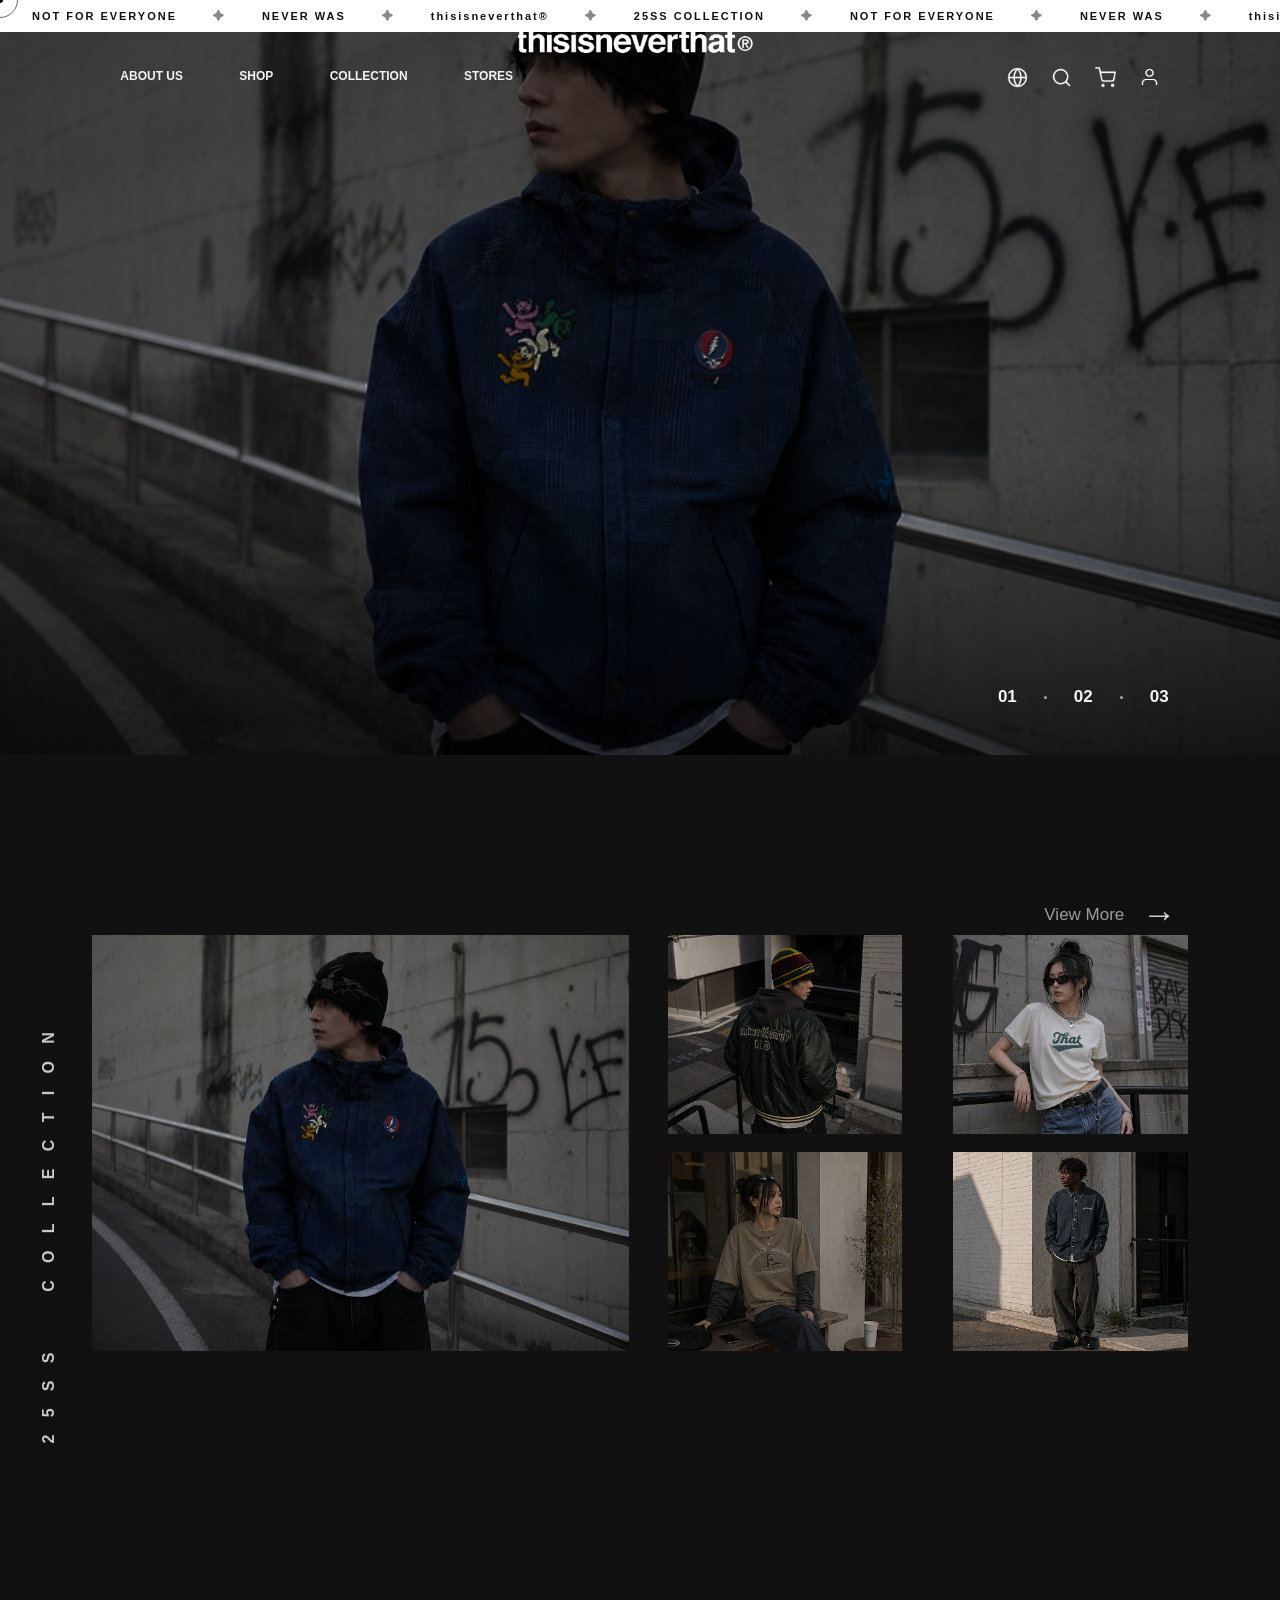
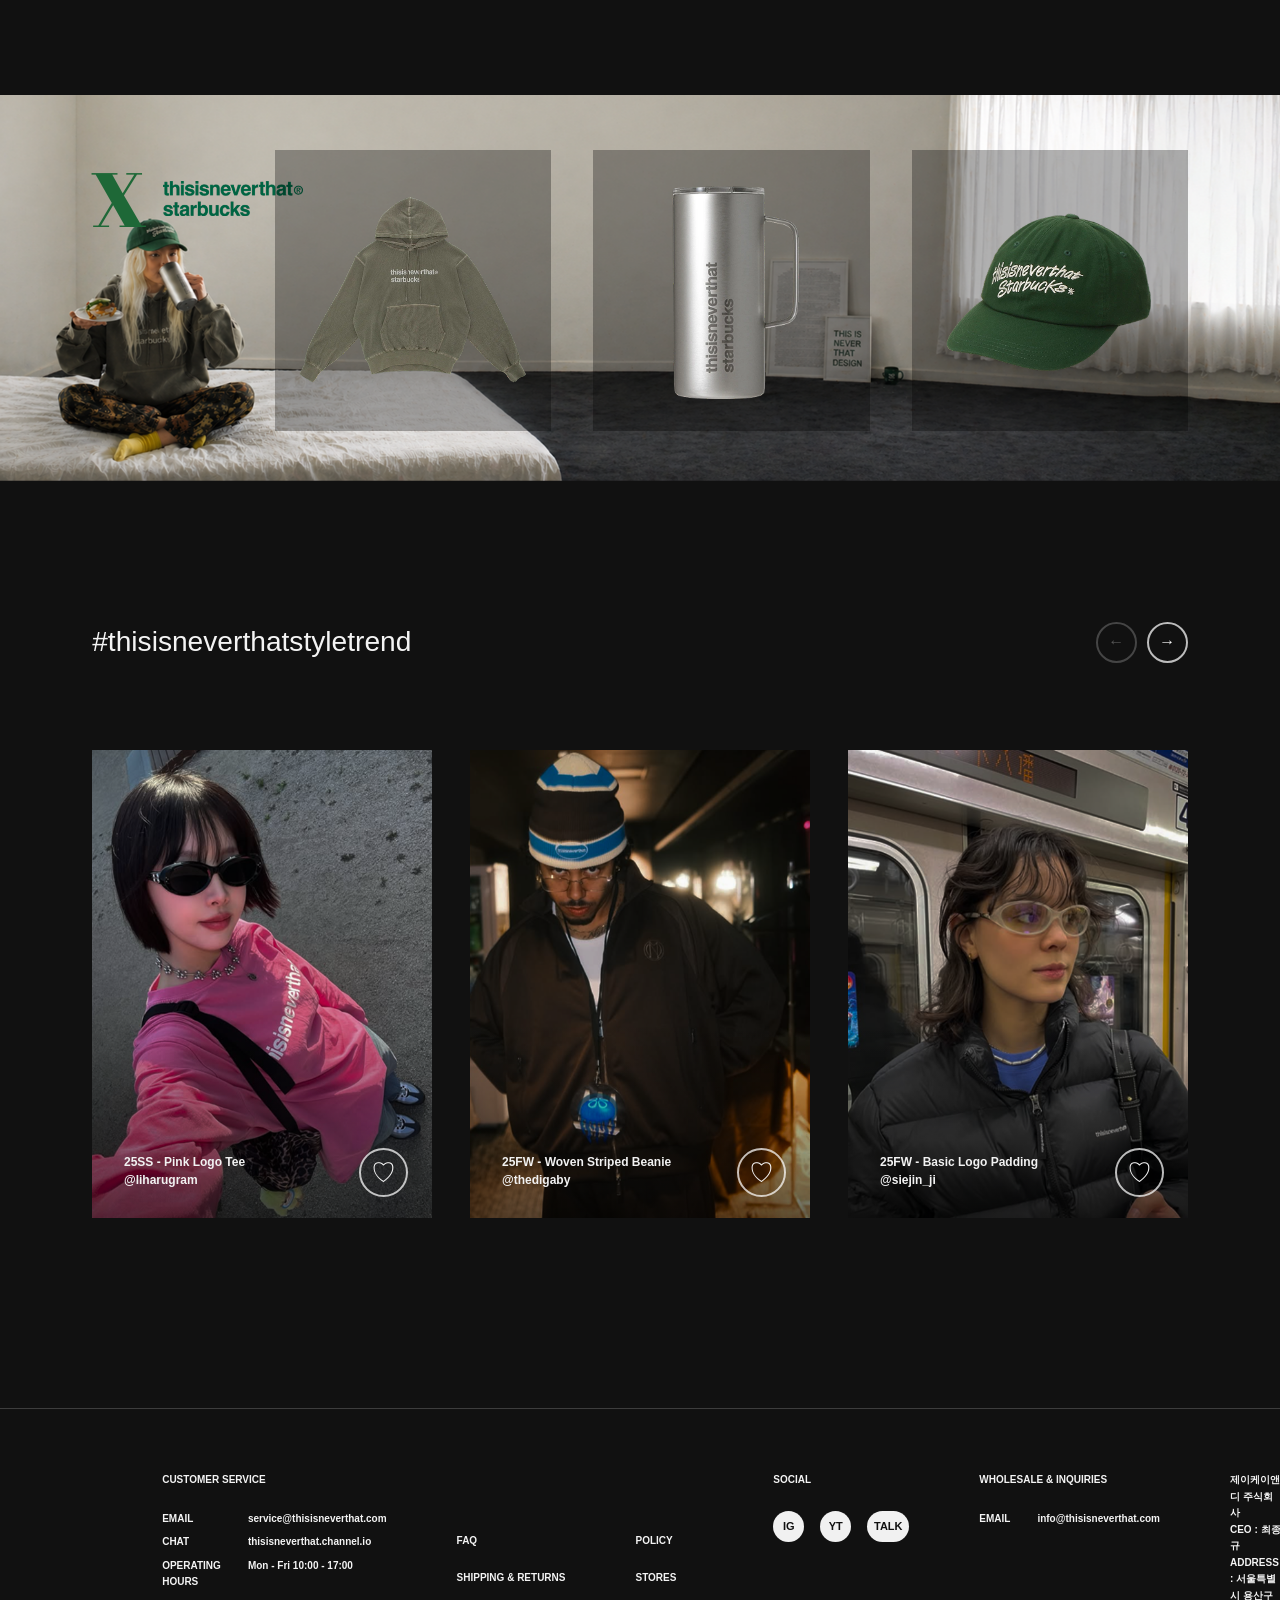
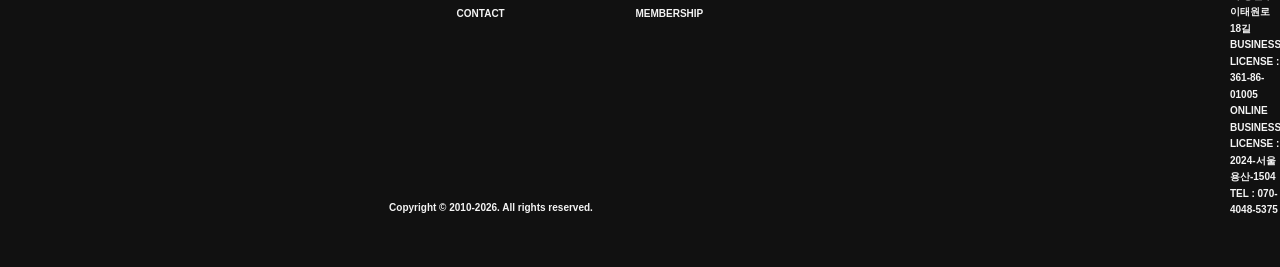
==== index.html @ eff007ae "Initial commit: thisisneverthat site with effects - Hero video section with slide pagination - 25SS " ====
<!doctype html>
<html lang="ko">
  <head>
    <meta charset="UTF-8" />
    <meta name="viewport" content="width=device-width, initial-scale=1.0" />
    <title>thisisneverthat</title>
    <link rel="stylesheet" href="styles.css" />
    <link rel="stylesheet" href="https://fonts.googleapis.com/css2?family=Abril+Fatface&display=swap" />
  </head>
  <body>
    <!-- 커스텀 커서 -->
    <div class="cursor-dot"></div>
    <div class="cursor-ring"></div>

    <!-- 마퀴 텍스트 밴드 -->
    <div class="marquee-band">
      <div class="marquee-track">
        <span>NOT FOR EVERYONE</span><span class="sep">✦</span>
        <span>NEVER WAS</span><span class="sep">✦</span>
        <span>thisisneverthat®</span><span class="sep">✦</span>
        <span>25SS COLLECTION</span><span class="sep">✦</span>
        <span>NOT FOR EVERYONE</span><span class="sep">✦</span>
        <span>NEVER WAS</span><span class="sep">✦</span>
        <span>thisisneverthat®</span><span class="sep">✦</span>
        <span>25SS COLLECTION</span><span class="sep">✦</span>
        <span>NOT FOR EVERYONE</span><span class="sep">✦</span>
        <span>NEVER WAS</span><span class="sep">✦</span>
        <span>thisisneverthat®</span><span class="sep">✦</span>
        <span>25SS COLLECTION</span><span class="sep">✦</span>
      </div>
    </div>

    <header class="site-header" aria-label="Main navigation">
      <a class="brand" href="#" aria-label="thisisneverthat home">
        <img src="images/logo.png" alt="thisisneverthat" />
      </a>
      <div class="site-header-bottom">
        <nav class="nav nav-left">
          <div class="nav-item">
            <a href="#">ABOUT US</a>
            <div class="dropdown">
              <a href="#">Brand Story</a>
              <a href="#">News</a>
              <a href="#">Lookbook</a>
            </div>
          </div>
          <div class="nav-item">
            <a href="#">SHOP</a>
            <div class="dropdown">
              <a href="#">New Arrivals</a>
              <a href="#">Best Sellers</a>
              <a href="#">Outerwear</a>
              <a href="#">Tops</a>
              <a href="#">Bottoms</a>
              <a href="#">Accessories</a>
              <a href="#">Sale</a>
            </div>
          </div>
          <div class="nav-item">
            <a href="#">COLLECTION</a>
            <div class="dropdown">
              <a href="#">25SS</a>
              <a href="#">25FW</a>
              <a href="#">Collaboration</a>
              <a href="#">Archive</a>
            </div>
          </div>
          <div class="nav-item">
            <a href="#">STORES</a>
            <div class="dropdown">
              <a href="#">Seoul</a>
              <a href="#">Japan</a>
              <a href="#">Online</a>
            </div>
          </div>
        </nav>
        <nav class="nav nav-icons" aria-label="Utility navigation">
          <a href="#" aria-label="Language"><img src="images/Globe.png" alt="" /></a>
          <a href="#" aria-label="Search"><img src="images/Search.png" alt="" /></a>
          <a href="#" aria-label="Cart"><img src="images/Shopping cart.png" alt="" /></a>
          <a href="#" aria-label="Account"><img src="images/User.png" alt="" /></a>
        </nav>
      </div>
    </header>

    <main>
      <section class="hero" aria-label="Brand film">
        <video autoplay muted loop playsinline poster="images/image 152.png">
          <source src="video/thisisneverthatbrandfilm_speedup.mp4" type="video/mp4" />
        </video>
        <div class="hero-shade"></div>
<div class="hero-pages" aria-label="Slide pages">
          <span>01</span>
          <span></span>
          <span>02</span>
          <span></span>
          <span>03</span>
        </div>
      </section>

      <section class="collection section-pad">
        <p class="side-label">25SS&nbsp;&nbsp;COLLECTION</p>
        <div class="collection-grid">
          <article class="feature-card">
            <img src="images/image 152.png" alt="Model wearing a navy hooded jacket" />
          </article>
          <div class="mini-grid">
            <img src="images/image 157.png" alt="Back view of a model wearing a black jacket" />
            <img src="images/image 153.png" alt="Model wearing a white graphic T-shirt" />
            <img src="images/image 163.png" alt="Model sitting in layered streetwear" />
            <img src="images/image 162.png" alt="Model wearing a dark denim shirt" />
          </div>
        </div>
        <a class="view-more" href="#">View More <span aria-hidden="true">→</span></a>
      </section>

      <section class="starbucks" aria-label="thisisneverthat starbucks collection">
        <img class="starbucks-bg" src="images/Layer 2 2.png" alt="" />
        <div class="starbucks-content">
          <div class="starbucks-logo-wrap">
            <span class="starbucks-x">X</span>
            <img class="starbucks-logo" src="images/image 171.png" alt="thisisneverthat starbucks" />
          </div>
          <div class="product-row">
            <article class="product-card">
              <img src="images/product-hoodie.png" alt="Khaki Hoodie" />
            </article>
            <article class="product-card">
              <img src="images/product-tumbler.png" alt="Stainless Steel Mug Tumbler" />
            </article>
            <article class="product-card">
              <img src="images/product-cap.png" alt="Green Cap" />
            </article>
          </div>
        </div>
      </section>

      <section class="trend section-pad">
        <div class="section-title-row">
          <h2>#thisisneverthatstyletrend</h2>
          <div class="arrows" aria-label="Style trend controls">
            <button type="button" aria-label="Previous">←</button>
            <button type="button" aria-label="Next">→</button>
          </div>
        </div>
        <div class="trend-slider-wrap">
          <div class="trend-grid" id="trendSlider">
            <article class="trend-card">
              <img src="images/Rectangle 34625187.png" alt="Pink logo tee street style" />
              <p>25SS - Pink Logo Tee<br />@liharugram</p>
              <button type="button" aria-label="Like Pink Logo Tee">♡</button>
            </article>
            <article class="trend-card">
              <img src="images/image 126.png" alt="Woven striped beanie street style" />
              <p>25FW - Woven Striped Beanie<br />@thedigaby</p>
              <button type="button" aria-label="Like Woven Striped Beanie">♡</button>
            </article>
            <article class="trend-card">
              <img src="images/image 142.png" alt="Basic logo padding street style" />
              <p>25FW - Basic Logo Padding<br />@siejin_ji</p>
              <button type="button" aria-label="Like Basic Logo Padding">♡</button>
            </article>
            <article class="trend-card">
              <img src="images/Rectangle 34625187.png" alt="Pink logo tee street style" />
              <p>25SS - Pink Logo Tee<br />@liharugram</p>
              <button type="button" aria-label="Like">♡</button>
            </article>
            <article class="trend-card">
              <img src="images/image 126.png" alt="Woven striped beanie street style" />
              <p>25FW - Woven Striped Beanie<br />@thedigaby</p>
              <button type="button" aria-label="Like">♡</button>
            </article>
          </div>
        </div>
      </section>
    </main>

    <footer class="footer">
      <div class="footer-brand">
        <img src="images/logo.png" alt="thisisneverthat" />
      </div>
      <div class="footer-info">
        <div>
          <h3>CUSTOMER SERVICE</h3>
          <dl>
            <dt>EMAIL</dt>
            <dd>service@thisisneverthat.com</dd>
            <dt>CHAT</dt>
            <dd>thisisneverthat.channel.io</dd>
            <dt>OPERATING HOURS</dt>
            <dd>Mon - Fri 10:00 - 17:00</dd>
          </dl>
        </div>
        <div class="footer-links">
          <a href="#">FAQ</a>
          <a href="#">POLICY</a>
          <a href="#">SHIPPING &amp; RETURNS</a>
          <a href="#">STORES</a>
          <a href="#">CONTACT</a>
          <a href="#">MEMBERSHIP</a>
        </div>
        <div>
          <h3>SOCIAL</h3>
          <div class="socials">
            <span>IG</span>
            <span>YT</span>
            <span>TALK</span>
          </div>
        </div>
        <div>
          <h3>WHOLESALE &amp; INQUIRIES</h3>
          <dl>
            <dt>EMAIL</dt>
            <dd>info@thisisneverthat.com</dd>
          </dl>
        </div>
      </div>
      <address>
        제이케이앤디 주식회사<br />
        CEO : 최종규<br />
        ADDRESS : 서울특별시 용산구 이태원로 18길<br />
        BUSINESS LICENSE : 361-86-01005<br />
        ONLINE BUSINESS LICENSE : 2024-서울용산-1504<br />
        TEL : 070-4048-5375
      </address>
      <p class="copyright">Copyright © 2010-2026. All rights reserved.</p>
    </footer>
    <script>
    /* ── 커스텀 커서 ── */
    (function () {
      const dot = document.querySelector('.cursor-dot');
      const ring = document.querySelector('.cursor-ring');
      let mx = 0, my = 0, rx = 0, ry = 0;

      document.addEventListener('mousemove', e => {
        mx = e.clientX; my = e.clientY;
        dot.style.left = mx + 'px';
        dot.style.top  = my + 'px';
      });

      (function animRing() {
        rx += (mx - rx) * 0.12;
        ry += (my - ry) * 0.12;
        ring.style.left = rx + 'px';
        ring.style.top  = ry + 'px';
        requestAnimationFrame(animRing);
      })();

      document.querySelectorAll('a, button, .trend-card, .product-card, .feature-card, .view-more').forEach(el => {
        el.addEventListener('mouseenter', () => document.body.classList.add('cursor-hover'));
        el.addEventListener('mouseleave', () => document.body.classList.remove('cursor-hover'));
      });
    })();

    /* ── 스크롤 리빌 ── */
    (function () {
      const targets = document.querySelectorAll('.collection-grid, .starbucks-content, .trend, .footer');
      targets.forEach(el => el.classList.add('reveal'));

      const io = new IntersectionObserver((entries) => {
        entries.forEach((e, i) => {
          if (e.isIntersecting) {
            setTimeout(() => e.target.classList.add('visible'), i * 80);
            io.unobserve(e.target);
          }
        });
      }, { threshold: 0.12 });

      targets.forEach(el => io.observe(el));
    })();

    /* ── 이미지 3D 틸트 ── */
    (function () {
      document.querySelectorAll('.feature-card, .trend-card').forEach(card => {
        card.classList.add('tilt');
        card.addEventListener('mousemove', e => {
          const r = card.getBoundingClientRect();
          const x = (e.clientX - r.left) / r.width  - 0.5;
          const y = (e.clientY - r.top)  / r.height - 0.5;
          card.style.transform = `perspective(600px) rotateY(${x * 8}deg) rotateX(${-y * 8}deg) scale(1.02)`;
        });
        card.addEventListener('mouseleave', () => {
          card.style.transform = 'perspective(600px) rotateY(0) rotateX(0) scale(1)';
          card.style.transition = 'transform 0.5s cubic-bezier(0.23,1,0.32,1)';
        });
        card.addEventListener('mouseenter', () => {
          card.style.transition = 'transform 0.1s ease';
        });
      });
    })();

    (function () {
      function makeDraggable(track, wrap) {
        let startX = 0, dragDelta = 0, isDragging = false, offset = 0;

        function move(x) {
          if (!isDragging) return;
          dragDelta = x - startX;
          track.style.transform = `translateX(${offset + dragDelta}px)`;
        }

        function end() {
          if (!isDragging) return;
          isDragging = false;
          wrap.style.cursor = 'grab';
          offset = offset + dragDelta;
          const maxOffset = -(track.scrollWidth - wrap.offsetWidth);
          if (offset > 0) offset = 0;
          if (offset < maxOffset) offset = maxOffset;
          track.style.transition = 'transform 0.4s cubic-bezier(0.25, 0.46, 0.45, 0.94)';
          track.style.transform = `translateX(${offset}px)`;
          dragDelta = 0;
        }

        wrap.style.cursor = 'grab';
        wrap.style.overflow = 'hidden';
        track.style.transition = 'transform 0.4s cubic-bezier(0.25, 0.46, 0.45, 0.94)';

        wrap.addEventListener('mousedown', e => {
          e.preventDefault();
          isDragging = true;
          startX = e.clientX;
          dragDelta = 0;
          track.style.transition = 'none';
          wrap.style.cursor = 'grabbing';
        });
        window.addEventListener('mousemove', e => move(e.clientX));
        window.addEventListener('mouseup', end);

        wrap.addEventListener('touchstart', e => {
          isDragging = true;
          startX = e.touches[0].clientX;
          dragDelta = 0;
          track.style.transition = 'none';
        }, { passive: true });
        wrap.addEventListener('touchmove', e => move(e.touches[0].clientX), { passive: true });
        wrap.addEventListener('touchend', end);
      }

      // Starbucks product row
      const productRow = document.querySelector('.product-row');
      if (productRow) makeDraggable(productRow, productRow.parentElement);
    })();

    (function () {
      const slider = document.getElementById('trendSlider');
      const wrap = slider.parentElement;
      const prevBtn = document.querySelector('.arrows button[aria-label="Previous"]');
      const nextBtn = document.querySelector('.arrows button[aria-label="Next"]');
      let current = 0;
      let startX = 0, dragDelta = 0, isDragging = false;

      function getCardWidth() {
        const card = slider.querySelector('.trend-card');
        return card.offsetWidth + parseFloat(getComputedStyle(slider).gap);
      }

      function maxIndex() {
        return slider.querySelectorAll('.trend-card').length - 3;
      }

      function update(instant) {
        slider.style.transition = instant ? 'none' : 'transform 0.5s cubic-bezier(0.25, 0.46, 0.45, 0.94)';
        slider.style.transform = `translateX(-${current * getCardWidth()}px)`;
        prevBtn.style.opacity = current === 0 ? '0.3' : '1';
        nextBtn.style.opacity = current >= maxIndex() ? '0.3' : '1';
      }

      prevBtn.addEventListener('click', () => { if (current > 0) { current--; update(); } });
      nextBtn.addEventListener('click', () => { if (current < maxIndex()) { current++; update(); } });

      function onDragStart(x) {
        isDragging = true;
        startX = x;
        dragDelta = 0;
        slider.style.transition = 'none';
        wrap.style.cursor = 'grabbing';
      }

      function onDragMove(x) {
        if (!isDragging) return;
        dragDelta = x - startX;
        slider.style.transform = `translateX(${-current * getCardWidth() + dragDelta}px)`;
      }

      function onDragEnd() {
        if (!isDragging) return;
        isDragging = false;
        wrap.style.cursor = 'grab';
        const threshold = getCardWidth() * 0.25;
        if (dragDelta < -threshold && current < maxIndex()) current++;
        else if (dragDelta > threshold && current > 0) current--;
        update();
      }

      // Mouse
      wrap.style.cursor = 'grab';
      wrap.addEventListener('mousedown', e => { e.preventDefault(); onDragStart(e.clientX); });
      window.addEventListener('mousemove', e => onDragMove(e.clientX));
      window.addEventListener('mouseup', onDragEnd);

      // Touch
      wrap.addEventListener('touchstart', e => onDragStart(e.touches[0].clientX), { passive: true });
      wrap.addEventListener('touchmove', e => onDragMove(e.touches[0].clientX), { passive: true });
      wrap.addEventListener('touchend', onDragEnd);

      update();
    })();
  </script>
</body>
</html>
---- styles.css ----
/* ── 커스텀 커서 ── */
* { cursor: none !important; }

.cursor-dot {
  background: #fff;
  border-radius: 50%;
  height: 6px;
  left: 0; top: 0;
  pointer-events: none;
  position: fixed;
  transform: translate(-50%, -50%);
  transition: transform 0.08s ease, background 0.2s ease, width 0.2s ease, height 0.2s ease;
  width: 6px;
  z-index: 9999;
  mix-blend-mode: difference;
}

.cursor-ring {
  border: 1.5px solid rgba(255,255,255,0.6);
  border-radius: 50%;
  height: 36px;
  left: 0; top: 0;
  pointer-events: none;
  position: fixed;
  transform: translate(-50%, -50%);
  transition: transform 0.18s cubic-bezier(0.23,1,0.32,1), width 0.2s ease, height 0.2s ease, border-color 0.2s ease;
  width: 36px;
  z-index: 9998;
  mix-blend-mode: difference;
}

body.cursor-hover .cursor-dot {
  width: 10px; height: 10px;
}
body.cursor-hover .cursor-ring {
  width: 56px; height: 56px;
  border-color: rgba(255,255,255,0.9);
}

/* ── 마퀴 밴드 ── */
.marquee-band {
  background: #fff;
  color: #111;
  font-size: 11px;
  font-weight: 800;
  letter-spacing: 0.18em;
  overflow: hidden;
  padding: 10px 0;
  position: relative;
  white-space: nowrap;
  z-index: 5;
}

.marquee-track {
  display: inline-flex;
  gap: 0;
  animation: marquee 22s linear infinite;
}

.marquee-track span { padding: 0 32px; }
.marquee-track .sep { color: #888; padding: 0 4px; }

@keyframes marquee {
  from { transform: translateX(0); }
  to   { transform: translateX(-50%); }
}

/* ── 스크롤 리빌 ── */
.reveal {
  opacity: 0;
  transform: translateY(36px);
  transition: opacity 0.72s cubic-bezier(0.23,1,0.32,1), transform 0.72s cubic-bezier(0.23,1,0.32,1);
}
.reveal.visible {
  opacity: 1;
  transform: translateY(0);
}

/* ── 이미지 틸트 ── */
.tilt {
  transform-style: preserve-3d;
  transition: transform 0.1s ease;
  will-change: transform;
}

/* ── 컬렉션 이미지 호버 줌 ── */
.feature-card img,
.mini-grid img {
  transition: transform 0.6s cubic-bezier(0.23,1,0.32,1), filter 0.4s ease;
}
.feature-card:hover img,
.mini-grid img:hover {
  filter: brightness(1.08) contrast(1.04);
  transform: scale(1.04);
}

/* ── 트렌드 카드 호버 ── */
.trend-card img {
  transition: transform 0.6s cubic-bezier(0.23,1,0.32,1);
}
.trend-card:hover img {
  transform: scale(1.05);
}

/* ── 글리치 로고 ── */
.brand img {
  position: relative;
}
.brand:hover img {
  animation: glitch 0.4s steps(2) forwards;
}
@keyframes glitch {
  0%   { clip-path: inset(0 0 90% 0); transform: translateX(-4px); filter: hue-rotate(90deg); }
  20%  { clip-path: inset(40% 0 50% 0); transform: translateX(4px); }
  40%  { clip-path: inset(70% 0 10% 0); transform: translateX(-3px); filter: hue-rotate(0deg); }
  60%  { clip-path: inset(20% 0 70% 0); transform: translateX(3px); }
  80%  { clip-path: inset(60% 0 20% 0); transform: translateX(-2px); }
  100% { clip-path: inset(0); transform: translateX(0); filter: none; }
}

/* ── 뷰 모어 hover ── */
.view-more {
  overflow: hidden;
}
.view-more:hover {
  letter-spacing: 0.12em;
  transition: letter-spacing 0.3s ease;
}

/* ── 네비 호버 인버트 ── */
.nav-item > a {
  transition: color 0.2s ease;
}
.nav-item:hover > a {
  color: #aaa;
}

:root {
  --bg: #111;
  --panel: #151515;
  --text: #f4f4f4;
  --muted: #9b9b9b;
  --line: #3d3d3d;
}

* {
  box-sizing: border-box;
}

html {
  background: var(--bg);
  color: var(--text);
  font-family: Arial, Helvetica, sans-serif;
  font-size: 16px;
}

body {
  margin: 0;
  background: var(--bg);
}

a {
  color: inherit;
  text-decoration: none;
}

img,
video {
  display: block;
  max-width: 100%;
}

.site-header {
  display: flex;
  flex-direction: column;
  align-items: center;
  left: 0;
  padding: 28px 9.4vw 0;
  position: absolute;
  right: 0;
  top: 0;
  z-index: 10;
  gap: 14px;
}

.brand {
  width: clamp(140px, 19vw, 364px);
}

.site-header-bottom {
  display: flex;
  align-items: center;
  width: 100%;
}

.nav {
  align-items: center;
  display: flex;
  font-size: clamp(12px, 0.85vw, 17px);
  font-weight: 700;
  gap: clamp(24px, 4.4vw, 100px);
  letter-spacing: 0;
  white-space: nowrap;
}

.nav-left {
  flex: 1;
  align-items: stretch;
}

.nav-item {
  position: relative;
}

.nav-item > a {
  display: block;
  padding-bottom: 2px;
  position: relative;
}

.nav-item > a::after {
  background: #fff;
  bottom: 0;
  content: '';
  height: 1.5px;
  left: 0;
  position: absolute;
  transform: scaleX(0);
  transform-origin: left;
  transition: transform 0.25s ease;
  width: 100%;
}

.nav-item:hover > a::after {
  transform: scaleX(1);
}

.dropdown {
  background: rgba(10, 10, 10, 0.92);
  border-top: 1px solid rgba(255,255,255,0.08);
  left: 0;
  min-width: 160px;
  opacity: 0;
  padding: 18px 0 14px;
  pointer-events: none;
  position: absolute;
  top: 100%;
  padding-top: 28px;
  transform: translateY(-6px);
  transition: opacity 0.22s ease, transform 0.22s ease;
  transition-delay: 0s;
  z-index: 100;
}

.nav-item:hover .dropdown {
  opacity: 1;
  pointer-events: auto;
  transform: translateY(0);
  transition-delay: 0s;
}

.dropdown::before {
  content: '';
  position: absolute;
  top: 0;
  left: 0;
  right: 0;
  height: 16px;
  background: transparent;
}

.dropdown a {
  color: #ccc;
  display: block;
  font-size: 12px;
  font-weight: 500;
  letter-spacing: 0.04em;
  padding: 8px 22px;
  transition: color 0.15s ease, padding-left 0.15s ease;
  white-space: nowrap;
}

.dropdown a:hover {
  color: #fff;
  padding-left: 28px;
}

.nav-icons {
  gap: clamp(16px, 1.8vw, 32px);
  margin-left: auto;
}

.nav-icons img {
  height: 21px;
  object-fit: contain;
  width: 21px;
}

.hero {
  height: min(1010px, 56.5vw);
  min-height: 560px;
  overflow: hidden;
  position: relative;
}

.hero video {
  height: 100%;
  object-fit: cover;
  width: 100%;
}

.hero-shade {
  background: linear-gradient(180deg, rgba(0, 0, 0, 0.34), rgba(0, 0, 0, 0.2) 58%, rgba(0, 0, 0, 0.66));
  inset: 0;
  position: absolute;
}

.hero-tagline {
  color: #fff;
  font-size: clamp(18px, 2.4vw, 46px);
  font-weight: 700;
  left: 50%;
  letter-spacing: 0.08em;
  position: absolute;
  text-align: center;
  top: 50%;
  transform: translate(-50%, -50%);
  white-space: nowrap;
  z-index: 1;
}

.hero-pages {
  align-items: center;
  bottom: 48px;
  display: flex;
  font-size: 17px;
  font-weight: 700;
  gap: 27px;
  position: absolute;
  right: 8.7vw;
}

.hero-pages span:nth-child(even) {
  background: currentColor;
  border-radius: 999px;
  height: 3px;
  opacity: 0.65;
  width: 3px;
}

.section-pad {
  padding-left: 7.2vw;
  padding-right: 7.2vw;
}

.collection {
  min-height: 940px;
  padding-bottom: 150px;
  padding-top: 180px;
  position: relative;
}

.side-label {
  color: #c9c9c9;
  font-size: 16px;
  font-weight: 700;
  left: 3.2vw;
  letter-spacing: 1.08em;
  line-height: 1;
  margin: 0;
  position: absolute;
  text-orientation: mixed;
  top: 260px;
  transform: rotate(180deg);
  writing-mode: vertical-rl;
}

.collection-grid {
  display: grid;
  gap: clamp(28px, 3vw, 58px);
  grid-template-columns: minmax(420px, 1.08fr) minmax(520px, 1fr);
}

.feature-card img,
.mini-grid img {
  height: 100%;
  object-fit: cover;
  width: 100%;
}

.feature-card {
  aspect-ratio: 795 / 615;
}

.mini-grid {
  display: grid;
  gap: 18px 51px;
  grid-template-columns: repeat(2, minmax(0, 1fr));
}

.mini-grid img {
  aspect-ratio: 373 / 297;
}

.view-more {
  align-items: center;
  color: #9b9b9b;
  display: flex;
  font-size: 17px;
  gap: 18px;
  position: absolute;
  right: 8.1vw;
  top: 140px;
}

.view-more span {
  color: #d8d8d8;
  font-size: 34px;
  font-weight: 300;
}

.starbucks {
  height: clamp(360px, 30.2vw, 580px);
  overflow: hidden;
  position: relative;
}

.starbucks-bg {
  height: 100%;
  object-fit: cover;
  width: 100%;
}

.starbucks-content {
  inset: 0;
  padding: 65px 7.2vw 45px;
  position: absolute;
}

.starbucks-logo-wrap {
  display: flex;
  align-items: center;
  gap: clamp(10px, 1.2vw, 22px);
}

.starbucks-x {
  color: #1e6837;
  font-family: 'Abril Fatface', serif;
  font-size: clamp(48px, 6vw, 110px);
  line-height: 1;
}

.starbucks-logo {
  width: clamp(140px, 11vw, 210px);
}

.product-row {
  bottom: 51px;
  display: grid;
  gap: clamp(30px, 3.3vw, 70px);
  grid-template-columns: repeat(3, minmax(180px, 1fr));
  left: 21.5vw;
  position: absolute;
  right: 7.2vw;
}

.product-card {
  align-items: end;
  background: rgba(0, 0, 0, 0.3);
  display: flex;
  height: clamp(260px, 21.9vw, 420px);
  justify-content: center;
  overflow: hidden;
}

.product-card img {
  height: 100%;
  object-fit: contain;
  width: 100%;
  padding: 16px;
}

.trend {
  padding-bottom: 190px;
  padding-top: 140px;
}

.section-title-row {
  align-items: center;
  display: flex;
  justify-content: space-between;
  margin-bottom: 87px;
}

.section-title-row h2 {
  font-size: clamp(28px, 2.2vw, 44px);
  font-weight: 400;
  letter-spacing: 0;
  margin: 0;
}

.arrows {
  display: flex;
  gap: 10px;
}

.arrows button,
.trend-card button {
  align-items: center;
  background: transparent;
  border: 2px solid rgba(255, 255, 255, 0.72);
  border-radius: 50%;
  color: var(--text);
  cursor: pointer;
  display: inline-flex;
  font: inherit;
  height: 41px;
  justify-content: center;
  padding: 0;
  width: 41px;
}

.trend-slider-wrap {
  overflow: hidden;
}

.trend-grid {
  display: flex;
  gap: clamp(28px, 3vw, 52px);
  transition: transform 0.5s cubic-bezier(0.25, 0.46, 0.45, 0.94);
  will-change: transform;
}

.trend-card {
  aspect-ratio: 526 / 726;
  flex: 0 0 calc((100% - clamp(28px, 3vw, 52px) * 2) / 3);
  overflow: hidden;
  position: relative;
}

.trend-card::after {
  background: linear-gradient(180deg, transparent 58%, rgba(0, 0, 0, 0.58));
  content: "";
  inset: 0;
  pointer-events: none;
  position: absolute;
}

.trend-card img {
  height: 100%;
  object-fit: cover;
  width: 100%;
}

.trend-card p {
  bottom: 30px;
  color: #f2f2f2;
  font-size: clamp(12px, 0.72vw, 14px);
  font-weight: 700;
  left: 32px;
  line-height: 1.5;
  margin: 0;
  position: absolute;
  z-index: 1;
}

.trend-card button {
  bottom: 22px;
  font-size: 25px;
  height: 49px;
  position: absolute;
  right: 24px;
  width: 49px;
  z-index: 1;
}

.footer {
  border-top: 1px solid var(--line);
  display: grid;
  gap: 40px 70px;
  grid-template-columns: 0.8fr 1.55fr 0.75fr;
  min-height: 410px;
  padding: 63px 7.2vw 48px;
  position: relative;
}

.footer-brand img {
  width: clamp(230px, 19vw, 364px);
}

.footer h3,
.footer dt,
.footer dd,
.footer a,
.footer address,
.copyright {
  font-size: clamp(10px, 0.6vw, 12px);
  font-style: normal;
  font-weight: 700;
  line-height: 1.65;
  margin: 0;
}

.footer h3 {
  margin-bottom: 22px;
}

.footer-info {
  display: grid;
  gap: 44px 70px;
  grid-template-columns: 1.25fr 0.7fr 0.75fr 1fr;
}

.footer dl {
  column-gap: 27px;
  display: grid;
  grid-template-columns: auto 1fr;
  margin: 0;
  row-gap: 7px;
}

.footer-links {
  align-content: start;
  display: grid;
  gap: 20px 70px;
  grid-template-columns: repeat(2, max-content);
  padding-top: 61px;
}

.socials {
  display: flex;
  gap: 16px;
}

.socials span {
  align-items: center;
  background: #f1f1f1;
  border-radius: 50%;
  color: #111;
  display: inline-flex;
  font-size: 11px;
  font-weight: 800;
  height: 31px;
  justify-content: center;
  width: 31px;
}

.socials span:last-child {
  border-radius: 16px;
  width: 42px;
}

.copyright {
  bottom: 50px;
  left: 30.4vw;
  position: absolute;
}

@media (max-width: 1100px) {
  .site-header {
    padding: 20px 4vw 0;
  }

  .collection-grid,
  .trend-grid {
    grid-template-columns: 1fr;
  }

  .collection-grid {
    gap: 24px;
  }

  .mini-grid {
    gap: 18px;
  }

  .collection {
    min-height: auto;
  }

  .side-label {
    display: none;
  }

  .product-row {
    left: 32vw;
  }

  .footer,
  .footer-info {
    grid-template-columns: 1fr;
  }

  .footer-links {
    padding-top: 0;
  }

  .copyright {
    left: 7.2vw;
    position: static;
  }
}

@media (max-width: 720px) {
  .site-header {
    padding-top: 20px;
  }

  .nav-left {
    gap: 16px;
    justify-content: center;
    overflow-x: auto;
    width: 100%;
  }

  .nav-icons {
    display: none;
  }

  .hero {
    height: 680px;
    min-height: 680px;
  }

  .hero-pages {
    bottom: 30px;
    font-size: 13px;
    gap: 17px;
  }

  .section-pad {
    padding-left: 22px;
    padding-right: 22px;
  }

  .collection {
    padding-bottom: 88px;
    padding-top: 92px;
  }

  .collection-grid {
    grid-template-columns: 1fr;
  }

  .mini-grid {
    grid-template-columns: 1fr;
  }

  .view-more {
    font-size: 14px;
    right: 22px;
    top: 42px;
  }

  .starbucks {
    height: auto;
  }

  .starbucks-bg {
    min-height: 720px;
  }

  .starbucks-content {
    padding: 40px 22px;
  }

  .product-row {
    gap: 18px;
    grid-template-columns: 1fr;
    left: 22px;
    right: 22px;
    top: 150px;
  }

  .product-card {
    height: 185px;
  }

  .product-card img {
    object-fit: contain;
  }

  .trend {
    padding-bottom: 90px;
    padding-top: 78px;
  }

  .section-title-row {
    align-items: flex-start;
    flex-direction: column;
    gap: 22px;
    margin-bottom: 38px;
  }

  .footer {
    gap: 32px;
    padding: 42px 22px 38px;
  }

  .footer-info {
    gap: 28px;
  }

  .footer-links {
    grid-template-columns: 1fr;
  }
}
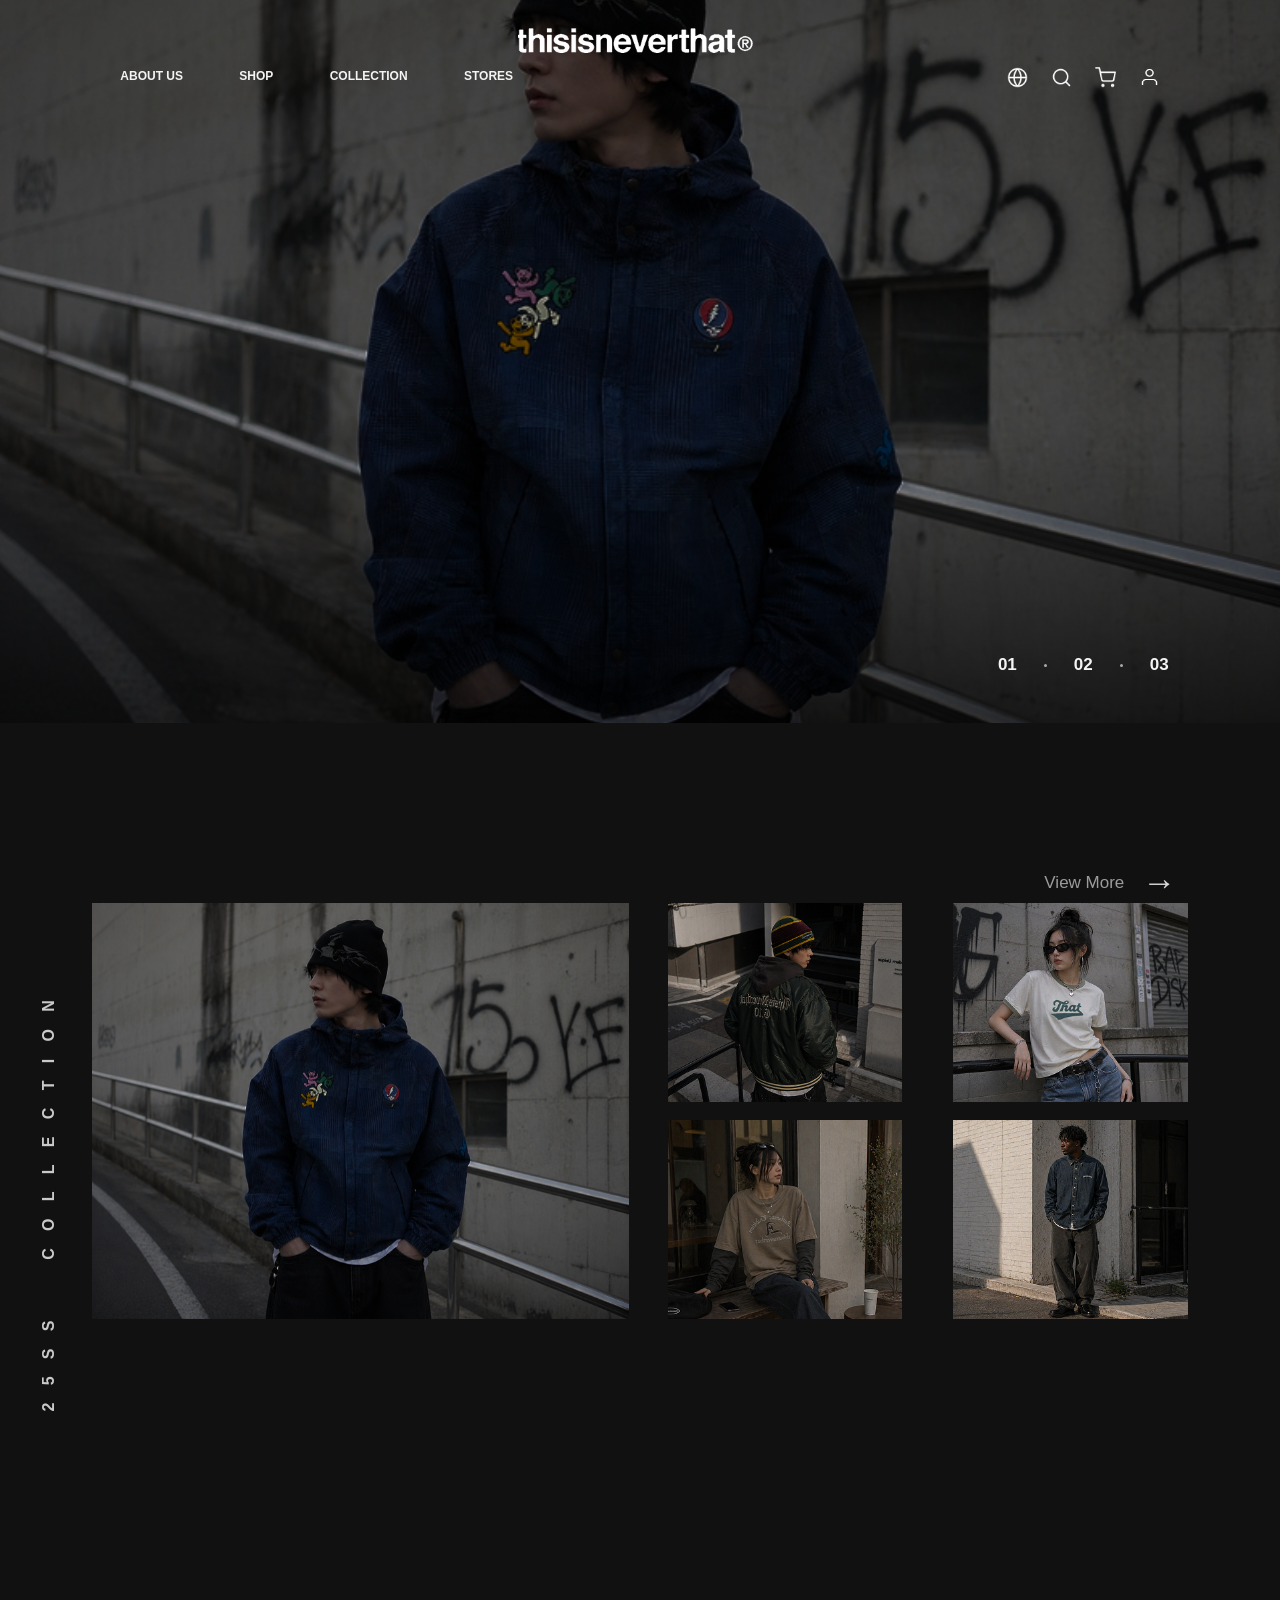
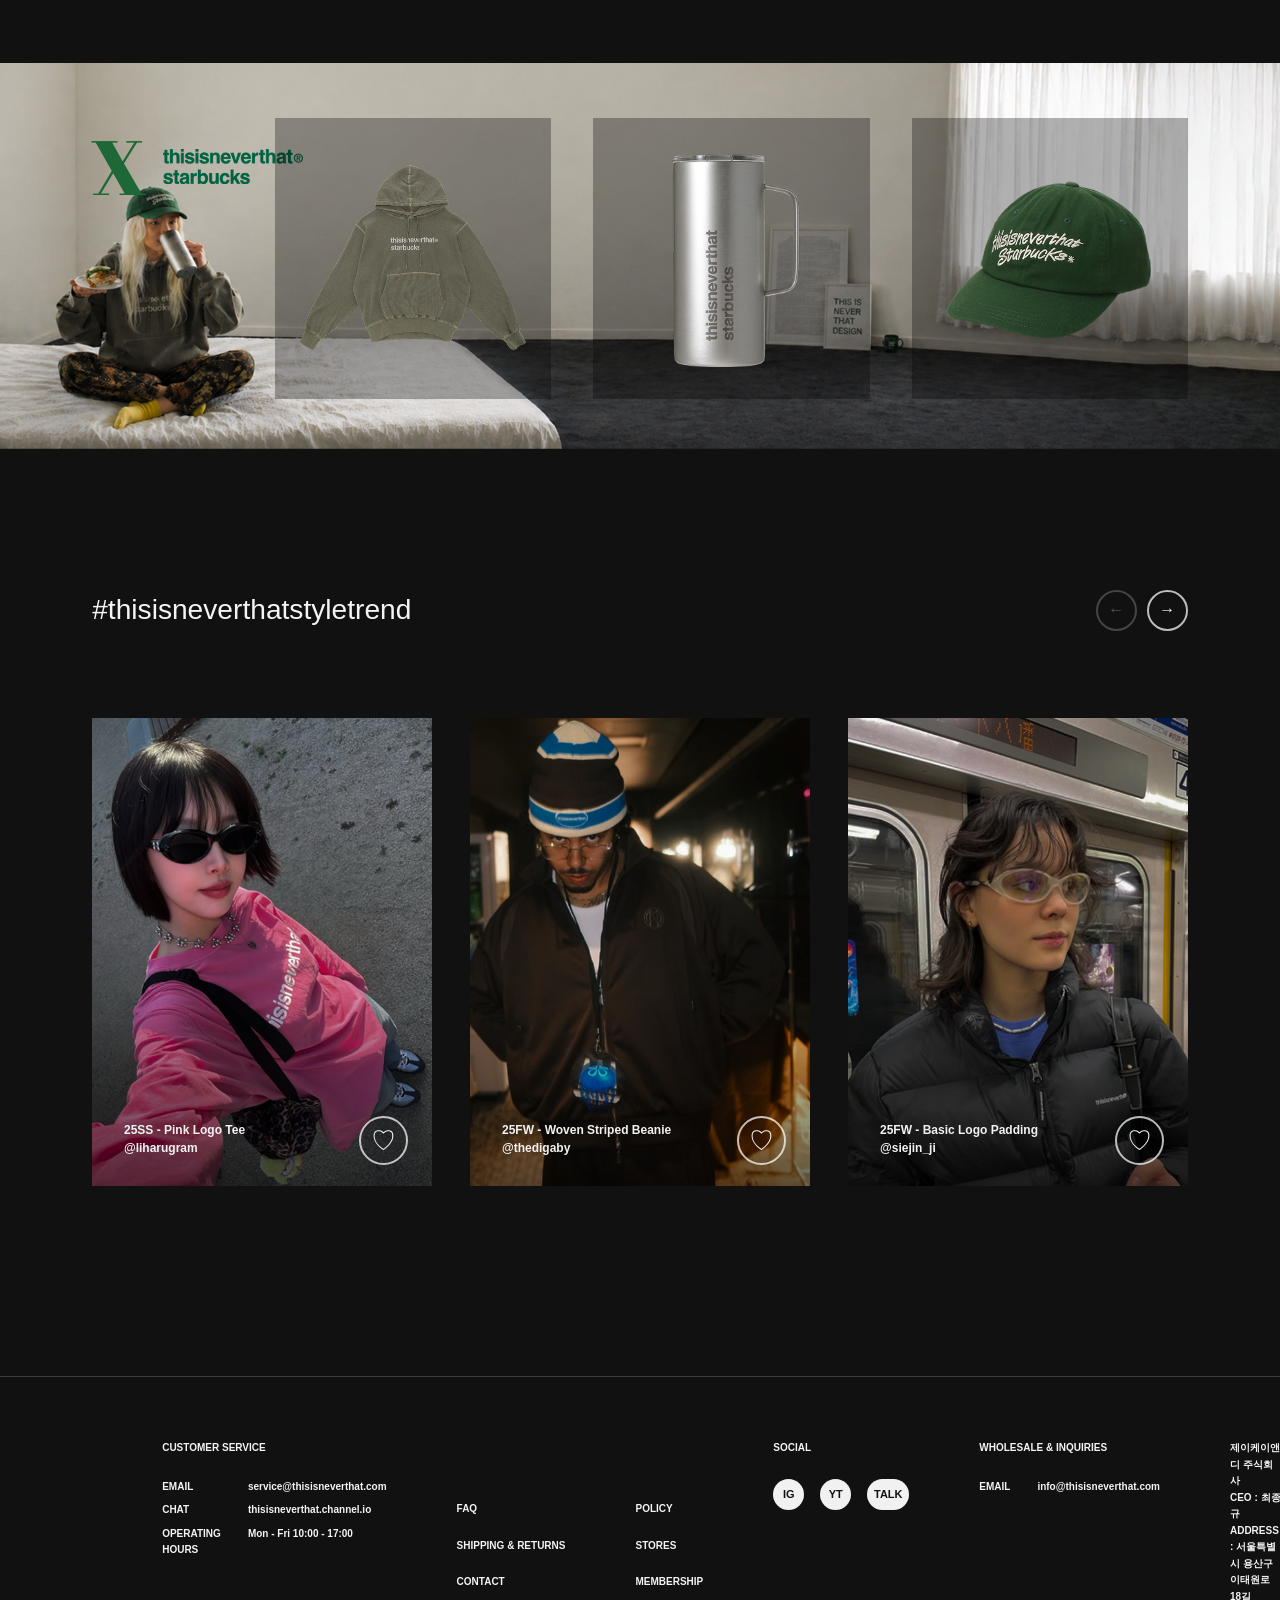
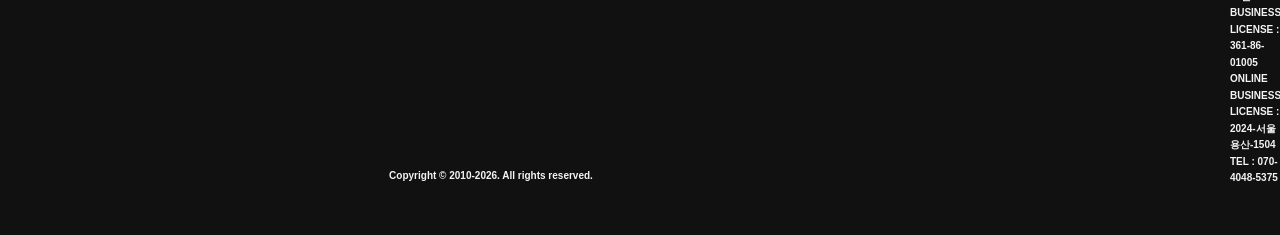
==== commit b8f2d043: "Update: UI effects and interactive features - Remove marquee band and custom cursor - Add collection" ====
--- a/index.html
+++ b/index.html
@@ -8,28 +8,6 @@
     <link rel="stylesheet" href="https://fonts.googleapis.com/css2?family=Abril+Fatface&display=swap" />
   </head>
   <body>
-    <!-- 커스텀 커서 -->
-    <div class="cursor-dot"></div>
-    <div class="cursor-ring"></div>
-
-    <!-- 마퀴 텍스트 밴드 -->
-    <div class="marquee-band">
-      <div class="marquee-track">
-        <span>NOT FOR EVERYONE</span><span class="sep">✦</span>
-        <span>NEVER WAS</span><span class="sep">✦</span>
-        <span>thisisneverthat®</span><span class="sep">✦</span>
-        <span>25SS COLLECTION</span><span class="sep">✦</span>
-        <span>NOT FOR EVERYONE</span><span class="sep">✦</span>
-        <span>NEVER WAS</span><span class="sep">✦</span>
-        <span>thisisneverthat®</span><span class="sep">✦</span>
-        <span>25SS COLLECTION</span><span class="sep">✦</span>
-        <span>NOT FOR EVERYONE</span><span class="sep">✦</span>
-        <span>NEVER WAS</span><span class="sep">✦</span>
-        <span>thisisneverthat®</span><span class="sep">✦</span>
-        <span>25SS COLLECTION</span><span class="sep">✦</span>
-      </div>
-    </div>
-
     <header class="site-header" aria-label="Main navigation">
       <a class="brand" href="#" aria-label="thisisneverthat home">
         <img src="images/logo.png" alt="thisisneverthat" />
@@ -101,14 +79,14 @@
       <section class="collection section-pad">
         <p class="side-label">25SS&nbsp;&nbsp;COLLECTION</p>
         <div class="collection-grid">
-          <article class="feature-card">
-            <img src="images/image 152.png" alt="Model wearing a navy hooded jacket" />
+          <article class="feature-card" id="featureCard">
+            <img id="featureImg" src="images/image 152.png" alt="Model wearing a navy hooded jacket" />
           </article>
           <div class="mini-grid">
-            <img src="images/image 157.png" alt="Back view of a model wearing a black jacket" />
-            <img src="images/image 153.png" alt="Model wearing a white graphic T-shirt" />
-            <img src="images/image 163.png" alt="Model sitting in layered streetwear" />
-            <img src="images/image 162.png" alt="Model wearing a dark denim shirt" />
+            <img class="mini-thumb" src="images/image 157.png" alt="Back view of a model wearing a black jacket" />
+            <img class="mini-thumb" src="images/image 153.png" alt="Model wearing a white graphic T-shirt" />
+            <img class="mini-thumb" src="images/image 163.png" alt="Model sitting in layered streetwear" />
+            <img class="mini-thumb" src="images/image 162.png" alt="Model wearing a dark denim shirt" />
           </div>
         </div>
         <a class="view-more" href="#">View More <span aria-hidden="true">→</span></a>
@@ -226,29 +204,35 @@
       <p class="copyright">Copyright © 2010-2026. All rights reserved.</p>
     </footer>
     <script>
-    /* ── 커스텀 커서 ── */
-    (function () {
-      const dot = document.querySelector('.cursor-dot');
-      const ring = document.querySelector('.cursor-ring');
-      let mx = 0, my = 0, rx = 0, ry = 0;
-
-      document.addEventListener('mousemove', e => {
-        mx = e.clientX; my = e.clientY;
-        dot.style.left = mx + 'px';
-        dot.style.top  = my + 'px';
-      });
-
-      (function animRing() {
-        rx += (mx - rx) * 0.12;
-        ry += (my - ry) * 0.12;
-        ring.style.left = rx + 'px';
-        ring.style.top  = ry + 'px';
-        requestAnimationFrame(animRing);
-      })();
-
-      document.querySelectorAll('a, button, .trend-card, .product-card, .feature-card, .view-more').forEach(el => {
-        el.addEventListener('mouseenter', () => document.body.classList.add('cursor-hover'));
-        el.addEventListener('mouseleave', () => document.body.classList.remove('cursor-hover'));
+    /* ── 컬렉션 이미지 스왑 ── */
+    (function () {
+      const featureImg = document.getElementById('featureImg');
+      const thumbs = document.querySelectorAll('.mini-thumb');
+
+      thumbs.forEach(thumb => {
+        thumb.addEventListener('click', () => {
+          if (thumb.classList.contains('active')) return;
+
+          const prevSrc = featureImg.src;
+          const prevAlt = featureImg.alt;
+
+          // 페이드 아웃
+          featureImg.classList.add('swapping');
+
+          setTimeout(() => {
+            // 이미지 교체
+            featureImg.src = thumb.src;
+            featureImg.alt = thumb.alt;
+            thumb.src = prevSrc;
+            thumb.alt = prevAlt;
+
+            // 페이드 인
+            featureImg.classList.remove('swapping');
+          }, 300);
+
+          thumbs.forEach(t => t.classList.remove('active'));
+          thumb.classList.add('active');
+        });
       });
     })();
 
--- a/styles.css
+++ b/styles.css
@@ -1,70 +1,3 @@
-/* ── 커스텀 커서 ── */
-* { cursor: none !important; }
-
-.cursor-dot {
-  background: #fff;
-  border-radius: 50%;
-  height: 6px;
-  left: 0; top: 0;
-  pointer-events: none;
-  position: fixed;
-  transform: translate(-50%, -50%);
-  transition: transform 0.08s ease, background 0.2s ease, width 0.2s ease, height 0.2s ease;
-  width: 6px;
-  z-index: 9999;
-  mix-blend-mode: difference;
-}
-
-.cursor-ring {
-  border: 1.5px solid rgba(255,255,255,0.6);
-  border-radius: 50%;
-  height: 36px;
-  left: 0; top: 0;
-  pointer-events: none;
-  position: fixed;
-  transform: translate(-50%, -50%);
-  transition: transform 0.18s cubic-bezier(0.23,1,0.32,1), width 0.2s ease, height 0.2s ease, border-color 0.2s ease;
-  width: 36px;
-  z-index: 9998;
-  mix-blend-mode: difference;
-}
-
-body.cursor-hover .cursor-dot {
-  width: 10px; height: 10px;
-}
-body.cursor-hover .cursor-ring {
-  width: 56px; height: 56px;
-  border-color: rgba(255,255,255,0.9);
-}
-
-/* ── 마퀴 밴드 ── */
-.marquee-band {
-  background: #fff;
-  color: #111;
-  font-size: 11px;
-  font-weight: 800;
-  letter-spacing: 0.18em;
-  overflow: hidden;
-  padding: 10px 0;
-  position: relative;
-  white-space: nowrap;
-  z-index: 5;
-}
-
-.marquee-track {
-  display: inline-flex;
-  gap: 0;
-  animation: marquee 22s linear infinite;
-}
-
-.marquee-track span { padding: 0 32px; }
-.marquee-track .sep { color: #888; padding: 0 4px; }
-
-@keyframes marquee {
-  from { transform: translateX(0); }
-  to   { transform: translateX(-50%); }
-}
-
 /* ── 스크롤 리빌 ── */
 .reveal {
   opacity: 0;
@@ -83,15 +16,29 @@
   will-change: transform;
 }
 
-/* ── 컬렉션 이미지 호버 줌 ── */
+/* ── 컬렉션 이미지 호버 줌 & 스왑 ── */
 .feature-card img,
 .mini-grid img {
-  transition: transform 0.6s cubic-bezier(0.23,1,0.32,1), filter 0.4s ease;
-}
-.feature-card:hover img,
-.mini-grid img:hover {
+  transition: transform 0.6s cubic-bezier(0.23,1,0.32,1), filter 0.4s ease, opacity 0.35s ease;
+}
+.feature-card:hover img {
   filter: brightness(1.08) contrast(1.04);
   transform: scale(1.04);
+}
+.mini-thumb {
+  cursor: pointer;
+}
+.mini-thumb:hover {
+  filter: brightness(1.12);
+  transform: scale(1.04);
+}
+.mini-thumb.active {
+  outline: 2px solid #fff;
+  outline-offset: -2px;
+}
+#featureImg.swapping {
+  opacity: 0;
+  transform: scale(1.03);
 }
 
 /* ── 트렌드 카드 호버 ── */
@@ -478,6 +425,11 @@
   object-fit: contain;
   width: 100%;
   padding: 16px;
+  transition: transform 0.45s cubic-bezier(0.23, 1, 0.32, 1);
+}
+
+.product-card:hover img {
+  transform: scale(1.08);
 }
 
 .trend {
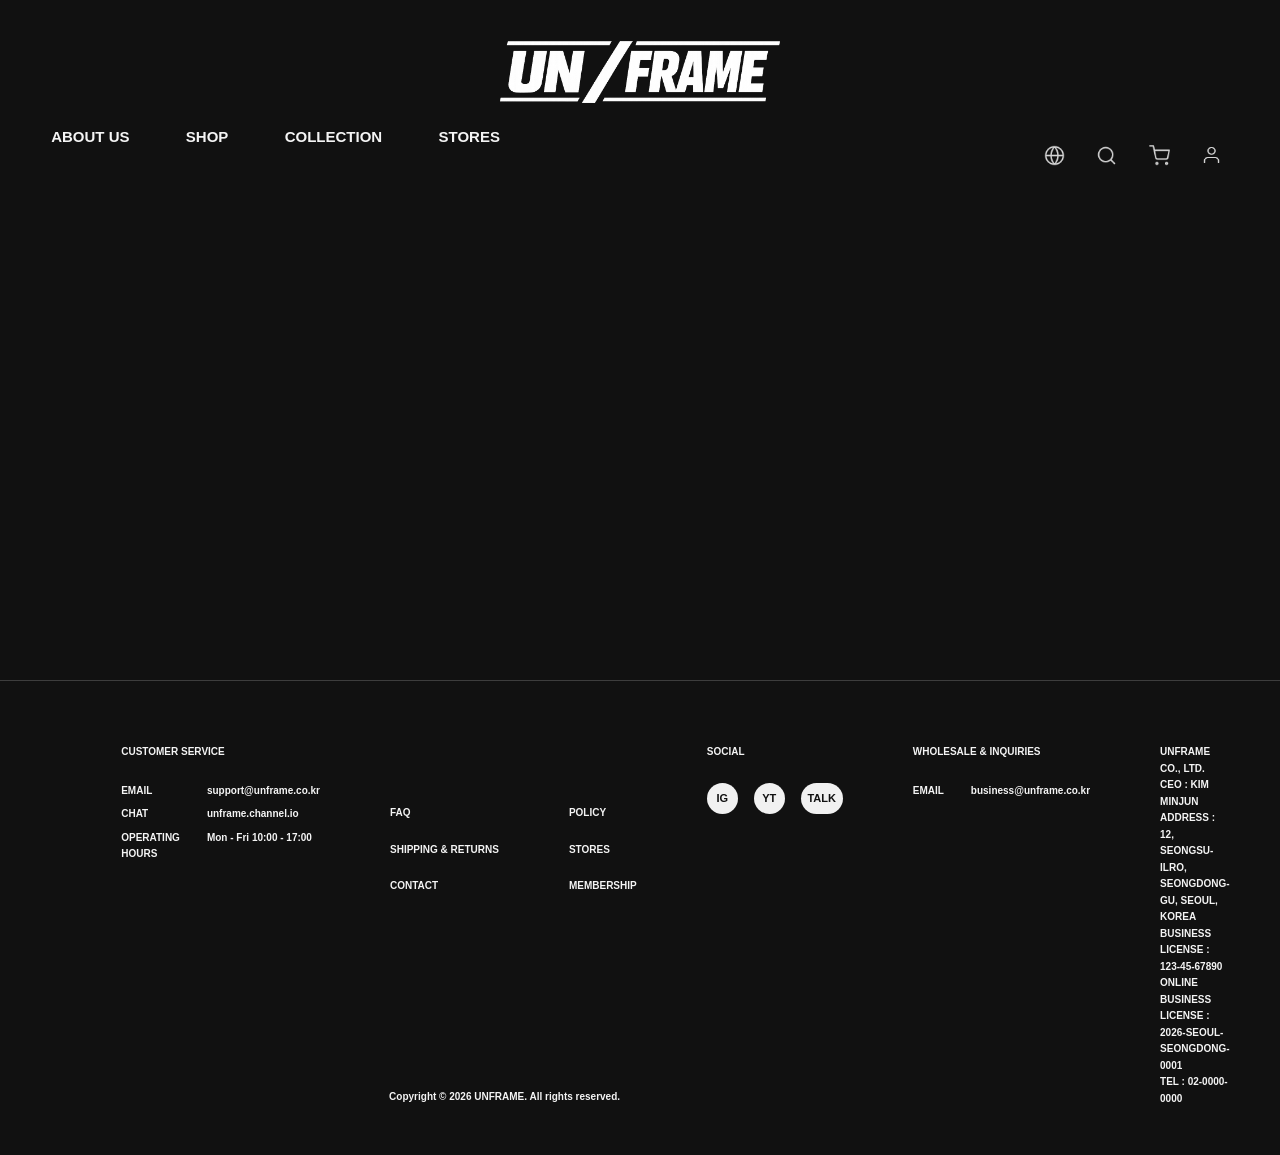
==== commit e0226ed8: "Initial UNFRAME site" ====
--- a/index.html
+++ b/index.html
@@ -3,14 +3,14 @@
   <head>
     <meta charset="UTF-8" />
     <meta name="viewport" content="width=device-width, initial-scale=1.0" />
-    <title>thisisneverthat</title>
+    <title>UNFRAME</title>
     <link rel="stylesheet" href="styles.css" />
     <link rel="stylesheet" href="https://fonts.googleapis.com/css2?family=Abril+Fatface&display=swap" />
   </head>
-  <body>
+  <body class="content-empty">
     <header class="site-header" aria-label="Main navigation">
-      <a class="brand" href="#" aria-label="thisisneverthat home">
-        <img src="images/logo.png" alt="thisisneverthat" />
+      <a class="brand" href="#" aria-label="UNFRAME home">
+        <img src="images/logo.png" alt="UNFRAME" />
       </a>
       <div class="site-header-bottom">
         <nav class="nav nav-left">
@@ -61,110 +61,20 @@
       </div>
     </header>
 
-    <main>
-      <section class="hero" aria-label="Brand film">
-        <video autoplay muted loop playsinline poster="images/image 152.png">
-          <source src="video/thisisneverthatbrandfilm_speedup.mp4" type="video/mp4" />
-        </video>
-        <div class="hero-shade"></div>
-<div class="hero-pages" aria-label="Slide pages">
-          <span>01</span>
-          <span></span>
-          <span>02</span>
-          <span></span>
-          <span>03</span>
-        </div>
-      </section>
-
-      <section class="collection section-pad">
-        <p class="side-label">25SS&nbsp;&nbsp;COLLECTION</p>
-        <div class="collection-grid">
-          <article class="feature-card" id="featureCard">
-            <img id="featureImg" src="images/image 152.png" alt="Model wearing a navy hooded jacket" />
-          </article>
-          <div class="mini-grid">
-            <img class="mini-thumb" src="images/image 157.png" alt="Back view of a model wearing a black jacket" />
-            <img class="mini-thumb" src="images/image 153.png" alt="Model wearing a white graphic T-shirt" />
-            <img class="mini-thumb" src="images/image 163.png" alt="Model sitting in layered streetwear" />
-            <img class="mini-thumb" src="images/image 162.png" alt="Model wearing a dark denim shirt" />
-          </div>
-        </div>
-        <a class="view-more" href="#">View More <span aria-hidden="true">→</span></a>
-      </section>
-
-      <section class="starbucks" aria-label="thisisneverthat starbucks collection">
-        <img class="starbucks-bg" src="images/Layer 2 2.png" alt="" />
-        <div class="starbucks-content">
-          <div class="starbucks-logo-wrap">
-            <span class="starbucks-x">X</span>
-            <img class="starbucks-logo" src="images/image 171.png" alt="thisisneverthat starbucks" />
-          </div>
-          <div class="product-row">
-            <article class="product-card">
-              <img src="images/product-hoodie.png" alt="Khaki Hoodie" />
-            </article>
-            <article class="product-card">
-              <img src="images/product-tumbler.png" alt="Stainless Steel Mug Tumbler" />
-            </article>
-            <article class="product-card">
-              <img src="images/product-cap.png" alt="Green Cap" />
-            </article>
-          </div>
-        </div>
-      </section>
-
-      <section class="trend section-pad">
-        <div class="section-title-row">
-          <h2>#thisisneverthatstyletrend</h2>
-          <div class="arrows" aria-label="Style trend controls">
-            <button type="button" aria-label="Previous">←</button>
-            <button type="button" aria-label="Next">→</button>
-          </div>
-        </div>
-        <div class="trend-slider-wrap">
-          <div class="trend-grid" id="trendSlider">
-            <article class="trend-card">
-              <img src="images/Rectangle 34625187.png" alt="Pink logo tee street style" />
-              <p>25SS - Pink Logo Tee<br />@liharugram</p>
-              <button type="button" aria-label="Like Pink Logo Tee">♡</button>
-            </article>
-            <article class="trend-card">
-              <img src="images/image 126.png" alt="Woven striped beanie street style" />
-              <p>25FW - Woven Striped Beanie<br />@thedigaby</p>
-              <button type="button" aria-label="Like Woven Striped Beanie">♡</button>
-            </article>
-            <article class="trend-card">
-              <img src="images/image 142.png" alt="Basic logo padding street style" />
-              <p>25FW - Basic Logo Padding<br />@siejin_ji</p>
-              <button type="button" aria-label="Like Basic Logo Padding">♡</button>
-            </article>
-            <article class="trend-card">
-              <img src="images/Rectangle 34625187.png" alt="Pink logo tee street style" />
-              <p>25SS - Pink Logo Tee<br />@liharugram</p>
-              <button type="button" aria-label="Like">♡</button>
-            </article>
-            <article class="trend-card">
-              <img src="images/image 126.png" alt="Woven striped beanie street style" />
-              <p>25FW - Woven Striped Beanie<br />@thedigaby</p>
-              <button type="button" aria-label="Like">♡</button>
-            </article>
-          </div>
-        </div>
-      </section>
-    </main>
+    <main class="empty-main" aria-label="Empty content area"></main>
 
     <footer class="footer">
       <div class="footer-brand">
-        <img src="images/logo.png" alt="thisisneverthat" />
+        <img src="images/logo.png" alt="UNFRAME" />
       </div>
       <div class="footer-info">
         <div>
           <h3>CUSTOMER SERVICE</h3>
           <dl>
             <dt>EMAIL</dt>
-            <dd>service@thisisneverthat.com</dd>
+            <dd>support@unframe.co.kr</dd>
             <dt>CHAT</dt>
-            <dd>thisisneverthat.channel.io</dd>
+            <dd>unframe.channel.io</dd>
             <dt>OPERATING HOURS</dt>
             <dd>Mon - Fri 10:00 - 17:00</dd>
           </dl>
@@ -189,207 +99,19 @@
           <h3>WHOLESALE &amp; INQUIRIES</h3>
           <dl>
             <dt>EMAIL</dt>
-            <dd>info@thisisneverthat.com</dd>
+            <dd>business@unframe.co.kr</dd>
           </dl>
         </div>
       </div>
       <address>
-        제이케이앤디 주식회사<br />
-        CEO : 최종규<br />
-        ADDRESS : 서울특별시 용산구 이태원로 18길<br />
-        BUSINESS LICENSE : 361-86-01005<br />
-        ONLINE BUSINESS LICENSE : 2024-서울용산-1504<br />
-        TEL : 070-4048-5375
+        UNFRAME CO., LTD.<br />
+        CEO : KIM MINJUN<br />
+        ADDRESS : 12, SEONGSU-ILRO, SEONGDONG-GU, SEOUL, KOREA<br />
+        BUSINESS LICENSE : 123-45-67890<br />
+        ONLINE BUSINESS LICENSE : 2026-SEOUL-SEONGDONG-0001<br />
+        TEL : 02-0000-0000
       </address>
-      <p class="copyright">Copyright © 2010-2026. All rights reserved.</p>
+      <p class="copyright">Copyright © 2026 UNFRAME. All rights reserved.</p>
     </footer>
-    <script>
-    /* ── 컬렉션 이미지 스왑 ── */
-    (function () {
-      const featureImg = document.getElementById('featureImg');
-      const thumbs = document.querySelectorAll('.mini-thumb');
-
-      thumbs.forEach(thumb => {
-        thumb.addEventListener('click', () => {
-          if (thumb.classList.contains('active')) return;
-
-          const prevSrc = featureImg.src;
-          const prevAlt = featureImg.alt;
-
-          // 페이드 아웃
-          featureImg.classList.add('swapping');
-
-          setTimeout(() => {
-            // 이미지 교체
-            featureImg.src = thumb.src;
-            featureImg.alt = thumb.alt;
-            thumb.src = prevSrc;
-            thumb.alt = prevAlt;
-
-            // 페이드 인
-            featureImg.classList.remove('swapping');
-          }, 300);
-
-          thumbs.forEach(t => t.classList.remove('active'));
-          thumb.classList.add('active');
-        });
-      });
-    })();
-
-    /* ── 스크롤 리빌 ── */
-    (function () {
-      const targets = document.querySelectorAll('.collection-grid, .starbucks-content, .trend, .footer');
-      targets.forEach(el => el.classList.add('reveal'));
-
-      const io = new IntersectionObserver((entries) => {
-        entries.forEach((e, i) => {
-          if (e.isIntersecting) {
-            setTimeout(() => e.target.classList.add('visible'), i * 80);
-            io.unobserve(e.target);
-          }
-        });
-      }, { threshold: 0.12 });
-
-      targets.forEach(el => io.observe(el));
-    })();
-
-    /* ── 이미지 3D 틸트 ── */
-    (function () {
-      document.querySelectorAll('.feature-card, .trend-card').forEach(card => {
-        card.classList.add('tilt');
-        card.addEventListener('mousemove', e => {
-          const r = card.getBoundingClientRect();
-          const x = (e.clientX - r.left) / r.width  - 0.5;
-          const y = (e.clientY - r.top)  / r.height - 0.5;
-          card.style.transform = `perspective(600px) rotateY(${x * 8}deg) rotateX(${-y * 8}deg) scale(1.02)`;
-        });
-        card.addEventListener('mouseleave', () => {
-          card.style.transform = 'perspective(600px) rotateY(0) rotateX(0) scale(1)';
-          card.style.transition = 'transform 0.5s cubic-bezier(0.23,1,0.32,1)';
-        });
-        card.addEventListener('mouseenter', () => {
-          card.style.transition = 'transform 0.1s ease';
-        });
-      });
-    })();
-
-    (function () {
-      function makeDraggable(track, wrap) {
-        let startX = 0, dragDelta = 0, isDragging = false, offset = 0;
-
-        function move(x) {
-          if (!isDragging) return;
-          dragDelta = x - startX;
-          track.style.transform = `translateX(${offset + dragDelta}px)`;
-        }
-
-        function end() {
-          if (!isDragging) return;
-          isDragging = false;
-          wrap.style.cursor = 'grab';
-          offset = offset + dragDelta;
-          const maxOffset = -(track.scrollWidth - wrap.offsetWidth);
-          if (offset > 0) offset = 0;
-          if (offset < maxOffset) offset = maxOffset;
-          track.style.transition = 'transform 0.4s cubic-bezier(0.25, 0.46, 0.45, 0.94)';
-          track.style.transform = `translateX(${offset}px)`;
-          dragDelta = 0;
-        }
-
-        wrap.style.cursor = 'grab';
-        wrap.style.overflow = 'hidden';
-        track.style.transition = 'transform 0.4s cubic-bezier(0.25, 0.46, 0.45, 0.94)';
-
-        wrap.addEventListener('mousedown', e => {
-          e.preventDefault();
-          isDragging = true;
-          startX = e.clientX;
-          dragDelta = 0;
-          track.style.transition = 'none';
-          wrap.style.cursor = 'grabbing';
-        });
-        window.addEventListener('mousemove', e => move(e.clientX));
-        window.addEventListener('mouseup', end);
-
-        wrap.addEventListener('touchstart', e => {
-          isDragging = true;
-          startX = e.touches[0].clientX;
-          dragDelta = 0;
-          track.style.transition = 'none';
-        }, { passive: true });
-        wrap.addEventListener('touchmove', e => move(e.touches[0].clientX), { passive: true });
-        wrap.addEventListener('touchend', end);
-      }
-
-      // Starbucks product row
-      const productRow = document.querySelector('.product-row');
-      if (productRow) makeDraggable(productRow, productRow.parentElement);
-    })();
-
-    (function () {
-      const slider = document.getElementById('trendSlider');
-      const wrap = slider.parentElement;
-      const prevBtn = document.querySelector('.arrows button[aria-label="Previous"]');
-      const nextBtn = document.querySelector('.arrows button[aria-label="Next"]');
-      let current = 0;
-      let startX = 0, dragDelta = 0, isDragging = false;
-
-      function getCardWidth() {
-        const card = slider.querySelector('.trend-card');
-        return card.offsetWidth + parseFloat(getComputedStyle(slider).gap);
-      }
-
-      function maxIndex() {
-        return slider.querySelectorAll('.trend-card').length - 3;
-      }
-
-      function update(instant) {
-        slider.style.transition = instant ? 'none' : 'transform 0.5s cubic-bezier(0.25, 0.46, 0.45, 0.94)';
-        slider.style.transform = `translateX(-${current * getCardWidth()}px)`;
-        prevBtn.style.opacity = current === 0 ? '0.3' : '1';
-        nextBtn.style.opacity = current >= maxIndex() ? '0.3' : '1';
-      }
-
-      prevBtn.addEventListener('click', () => { if (current > 0) { current--; update(); } });
-      nextBtn.addEventListener('click', () => { if (current < maxIndex()) { current++; update(); } });
-
-      function onDragStart(x) {
-        isDragging = true;
-        startX = x;
-        dragDelta = 0;
-        slider.style.transition = 'none';
-        wrap.style.cursor = 'grabbing';
-      }
-
-      function onDragMove(x) {
-        if (!isDragging) return;
-        dragDelta = x - startX;
-        slider.style.transform = `translateX(${-current * getCardWidth() + dragDelta}px)`;
-      }
-
-      function onDragEnd() {
-        if (!isDragging) return;
-        isDragging = false;
-        wrap.style.cursor = 'grab';
-        const threshold = getCardWidth() * 0.25;
-        if (dragDelta < -threshold && current < maxIndex()) current++;
-        else if (dragDelta > threshold && current > 0) current--;
-        update();
-      }
-
-      // Mouse
-      wrap.style.cursor = 'grab';
-      wrap.addEventListener('mousedown', e => { e.preventDefault(); onDragStart(e.clientX); });
-      window.addEventListener('mousemove', e => onDragMove(e.clientX));
-      window.addEventListener('mouseup', onDragEnd);
-
-      // Touch
-      wrap.addEventListener('touchstart', e => onDragStart(e.touches[0].clientX), { passive: true });
-      wrap.addEventListener('touchmove', e => onDragMove(e.touches[0].clientX), { passive: true });
-      wrap.addEventListener('touchend', onDragEnd);
-
-      update();
-    })();
-  </script>
-</body>
+  </body>
 </html>
--- a/styles.css
+++ b/styles.css
@@ -88,6 +88,8 @@
   --text: #f4f4f4;
   --muted: #9b9b9b;
   --line: #3d3d3d;
+  --site-max: 1550px;
+  --site-pad: clamp(22px, 4vw, 72px);
 }
 
 * {
@@ -98,7 +100,7 @@
   background: var(--bg);
   color: var(--text);
   font-family: Arial, Helvetica, sans-serif;
-  font-size: 16px;
+  font-size: 18px;
 }
 
 body {
@@ -122,29 +124,30 @@
   flex-direction: column;
   align-items: center;
   left: 0;
-  padding: 28px 9.4vw 0;
+  padding: 34px var(--site-pad) 0;
   position: absolute;
   right: 0;
   top: 0;
   z-index: 10;
-  gap: 14px;
+  gap: 18px;
 }
 
 .brand {
-  width: clamp(140px, 19vw, 364px);
+  width: clamp(240px, 23vw, 440px);
 }
 
 .site-header-bottom {
   display: flex;
   align-items: center;
+  max-width: var(--site-max);
   width: 100%;
 }
 
 .nav {
   align-items: center;
   display: flex;
-  font-size: clamp(12px, 0.85vw, 17px);
-  font-weight: 700;
+  font-size: clamp(15px, 0.98vw, 20px);
+  font-weight: 800;
   gap: clamp(24px, 4.4vw, 100px);
   letter-spacing: 0;
   white-space: nowrap;
@@ -156,13 +159,17 @@
 }
 
 .nav-item {
+  margin: -18px -18px 0;
+  padding: 18px 18px 34px;
   position: relative;
 }
 
 .nav-item > a {
   display: block;
-  padding-bottom: 2px;
+  padding-bottom: 4px;
   position: relative;
+  text-shadow: 0 0 0 rgba(255, 255, 255, 0);
+  transition: color 0.2s ease, text-shadow 0.2s ease, transform 0.2s ease;
 }
 
 .nav-item > a::after {
@@ -182,65 +189,120 @@
   transform: scaleX(1);
 }
 
+.nav-item:hover > a {
+  color: #fff;
+  text-shadow: 0 0 16px rgba(255, 255, 255, 0.38);
+  transform: translateY(-2px);
+}
+
 .dropdown {
-  background: rgba(10, 10, 10, 0.92);
-  border-top: 1px solid rgba(255,255,255,0.08);
-  left: 0;
-  min-width: 160px;
+  background: rgba(8, 8, 8, 0.96);
+  border: 1px solid rgba(255,255,255,0.14);
+  box-shadow: 18px 22px 0 rgba(255, 255, 255, 0.08), 0 26px 70px rgba(0, 0, 0, 0.42);
+  left: 18px;
+  min-width: 236px;
   opacity: 0;
-  padding: 18px 0 14px;
+  padding: 22px 0 20px;
   pointer-events: none;
   position: absolute;
-  top: 100%;
-  padding-top: 28px;
-  transform: translateY(-6px);
-  transition: opacity 0.22s ease, transform 0.22s ease;
-  transition-delay: 0s;
+  top: calc(100% - 18px);
+  transform: translateY(-10px) skewX(-2deg);
+  transition: opacity 0.22s ease 0.12s, transform 0.22s ease 0.12s, visibility 0s linear 0.34s;
+  visibility: hidden;
   z-index: 100;
 }
 
 .nav-item:hover .dropdown {
   opacity: 1;
   pointer-events: auto;
-  transform: translateY(0);
+  transform: translateY(0) skewX(0);
   transition-delay: 0s;
+  visibility: visible;
 }
 
 .dropdown::before {
+  background: transparent;
   content: '';
-  position: absolute;
-  top: 0;
+  height: 54px;
   left: 0;
+  position: absolute;
   right: 0;
-  height: 16px;
-  background: transparent;
+  top: -54px;
 }
 
 .dropdown a {
-  color: #ccc;
+  color: rgba(255, 255, 255, 0.72);
   display: block;
-  font-size: 12px;
-  font-weight: 500;
-  letter-spacing: 0.04em;
-  padding: 8px 22px;
-  transition: color 0.15s ease, padding-left 0.15s ease;
+  font-size: clamp(15px, 0.9vw, 18px);
+  font-weight: 800;
+  letter-spacing: 0;
+  padding: 11px 28px;
+  position: relative;
+  transition: color 0.18s ease, padding-left 0.18s ease, background 0.18s ease;
   white-space: nowrap;
 }
 
+.dropdown a::before {
+  background: #fff;
+  content: '';
+  height: 1px;
+  left: 0;
+  opacity: 0;
+  position: absolute;
+  top: 50%;
+  transform: translateY(-50%);
+  transition: opacity 0.18s ease, width 0.18s ease;
+  width: 0;
+}
+
 .dropdown a:hover {
+  background: rgba(255, 255, 255, 0.055);
   color: #fff;
-  padding-left: 28px;
+  padding-left: 46px;
+}
+
+.dropdown a:hover::before {
+  opacity: 1;
+  width: 26px;
 }
 
 .nav-icons {
-  gap: clamp(16px, 1.8vw, 32px);
+  gap: clamp(18px, 1.45vw, 28px);
   margin-left: auto;
 }
 
+.nav-icons a {
+  align-items: center;
+  display: inline-flex;
+  height: 34px;
+  justify-content: center;
+  opacity: 0.82;
+  padding: 6px;
+  transition: opacity 0.22s ease, transform 0.22s ease, filter 0.22s ease;
+  width: 34px;
+}
+
 .nav-icons img {
+  display: block;
   height: 21px;
   object-fit: contain;
   width: 21px;
+}
+
+.nav-icons a:hover {
+  filter: drop-shadow(0 0 9px rgba(255, 255, 255, 0.38));
+  opacity: 1;
+  transform: translateY(-2px) scale(1.12);
+}
+
+.content-empty main,
+.empty-main {
+  background: #111;
+  min-height: calc(100vh - 220px);
+}
+
+.content-empty main > section {
+  display: none;
 }
 
 .hero {
@@ -296,8 +358,12 @@
 }
 
 .section-pad {
-  padding-left: 7.2vw;
-  padding-right: 7.2vw;
+  margin-left: auto;
+  margin-right: auto;
+  max-width: var(--site-max);
+  padding-left: var(--site-pad);
+  padding-right: var(--site-pad);
+  width: 100%;
 }
 
 .collection {
@@ -380,8 +446,12 @@
 
 .starbucks-content {
   inset: 0;
-  padding: 65px 7.2vw 45px;
-  position: absolute;
+  margin-left: auto;
+  margin-right: auto;
+  max-width: var(--site-max);
+  padding: 65px var(--site-pad) 45px;
+  position: absolute;
+  width: 100%;
 }
 
 .starbucks-logo-wrap {
@@ -406,9 +476,9 @@
   display: grid;
   gap: clamp(30px, 3.3vw, 70px);
   grid-template-columns: repeat(3, minmax(180px, 1fr));
-  left: 21.5vw;
-  position: absolute;
-  right: 7.2vw;
+  left: clamp(280px, 22vw, 390px);
+  position: absolute;
+  right: var(--site-pad);
 }
 
 .product-card {
@@ -531,9 +601,13 @@
   display: grid;
   gap: 40px 70px;
   grid-template-columns: 0.8fr 1.55fr 0.75fr;
+  margin-left: auto;
+  margin-right: auto;
+  max-width: var(--site-max);
   min-height: 410px;
-  padding: 63px 7.2vw 48px;
+  padding: 63px var(--site-pad) 48px;
   position: relative;
+  width: 100%;
 }
 
 .footer-brand img {
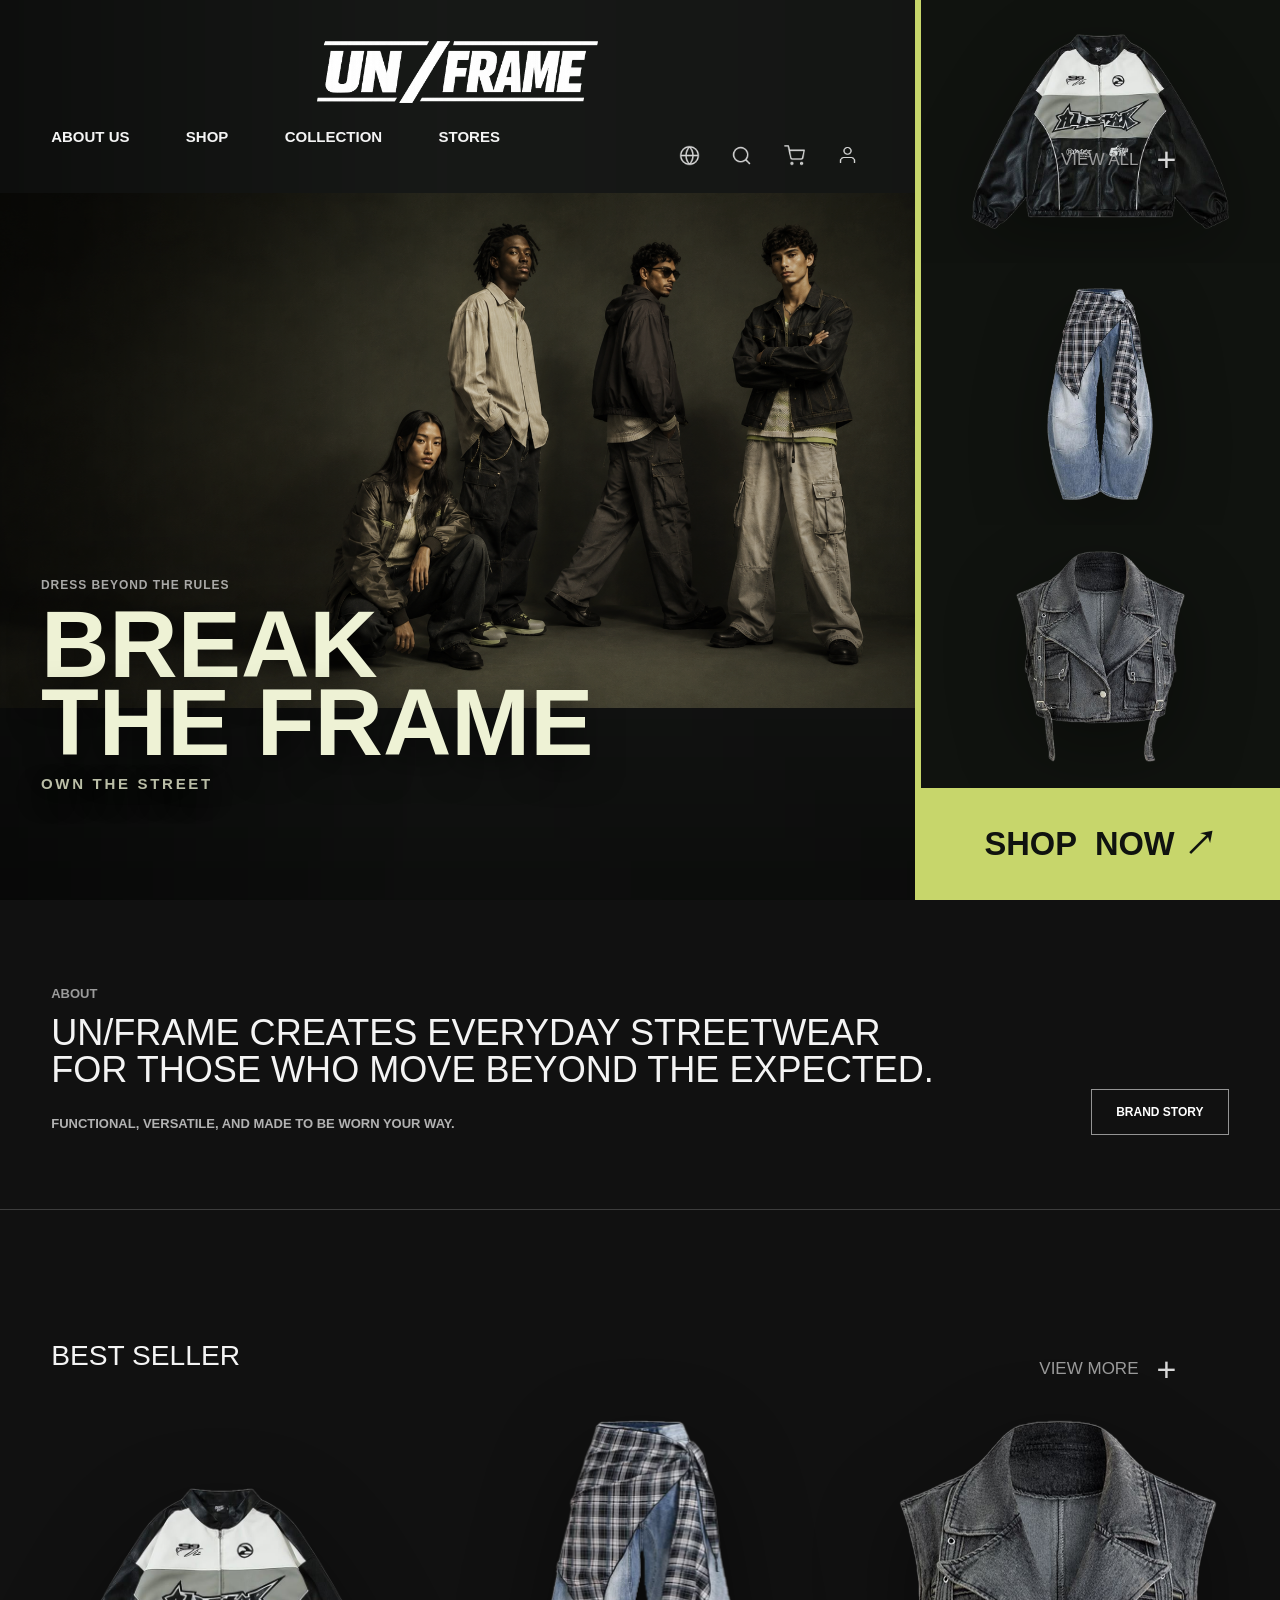
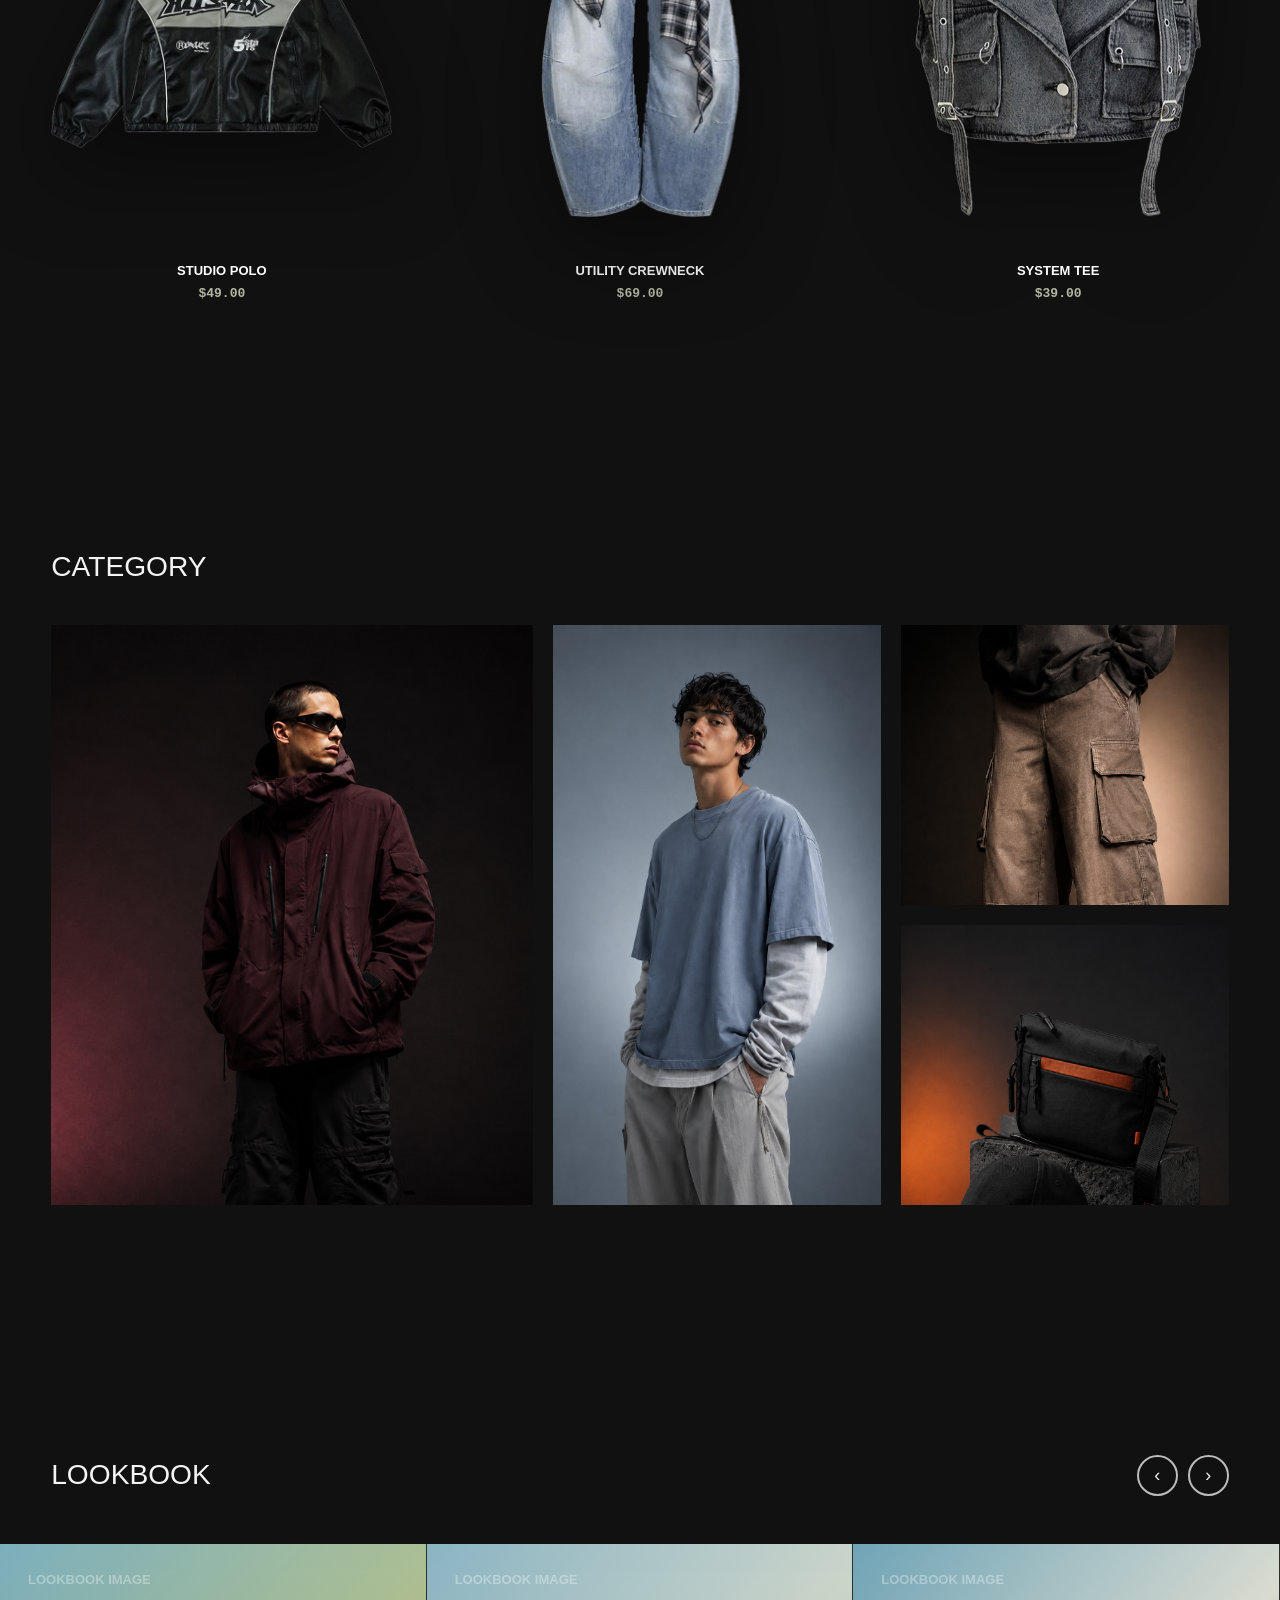
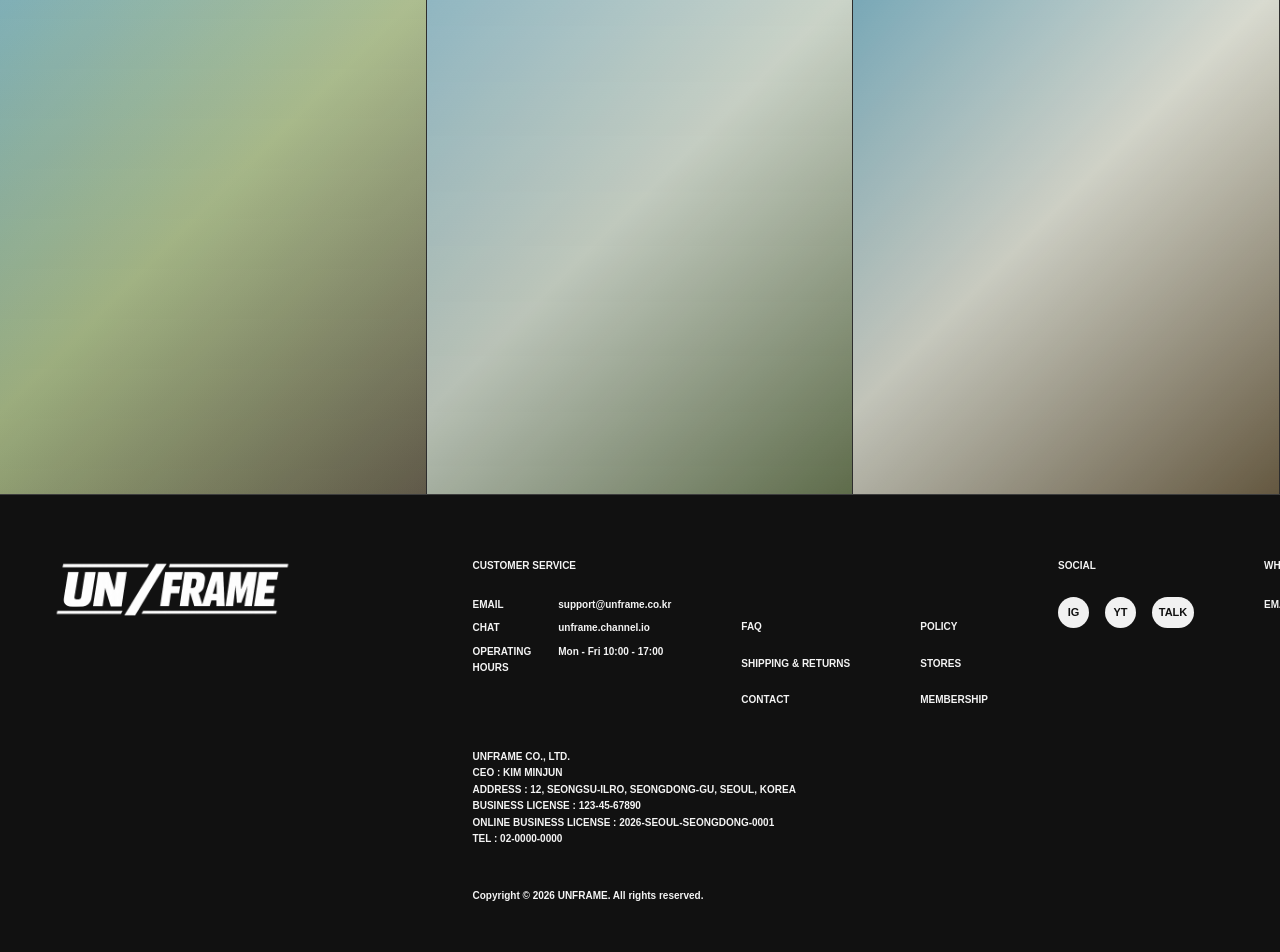
==== commit 001fe6b0: "Build storefront page layouts" ====
--- a/index.html
+++ b/index.html
@@ -7,61 +7,192 @@
     <link rel="stylesheet" href="styles.css" />
     <link rel="stylesheet" href="https://fonts.googleapis.com/css2?family=Abril+Fatface&display=swap" />
   </head>
-  <body class="content-empty">
+  <body class="home-page">
     <header class="site-header" aria-label="Main navigation">
-      <a class="brand" href="#" aria-label="UNFRAME home">
+      <a class="brand" href="index.html" aria-label="UNFRAME home">
         <img src="images/logo.png" alt="UNFRAME" />
       </a>
       <div class="site-header-bottom">
         <nav class="nav nav-left">
           <div class="nav-item">
-            <a href="#">ABOUT US</a>
+            <a href="board-list.html">ABOUT US</a>
             <div class="dropdown">
-              <a href="#">Brand Story</a>
-              <a href="#">News</a>
-              <a href="#">Lookbook</a>
+              <a href="board-view.html">Brand Story</a>
+              <a href="board-list.html">News</a>
+              <a href="board-list.html">Lookbook</a>
             </div>
           </div>
           <div class="nav-item">
-            <a href="#">SHOP</a>
+            <a href="product-list.html">SHOP</a>
             <div class="dropdown">
-              <a href="#">New Arrivals</a>
-              <a href="#">Best Sellers</a>
-              <a href="#">Outerwear</a>
-              <a href="#">Tops</a>
-              <a href="#">Bottoms</a>
-              <a href="#">Accessories</a>
-              <a href="#">Sale</a>
+              <a href="product-list.html">New Arrivals</a>
+              <a href="product-list.html">Best Sellers</a>
+              <a href="product-list.html">Outerwear</a>
+              <a href="product-list.html">Tops</a>
+              <a href="product-list.html">Bottoms</a>
+              <a href="product-list.html">Accessories</a>
+              <a href="product-list.html">Sale</a>
             </div>
           </div>
           <div class="nav-item">
-            <a href="#">COLLECTION</a>
+            <a href="board-list.html">COLLECTION</a>
             <div class="dropdown">
-              <a href="#">25SS</a>
-              <a href="#">25FW</a>
-              <a href="#">Collaboration</a>
-              <a href="#">Archive</a>
+              <a href="board-list.html">25SS</a>
+              <a href="board-list.html">25FW</a>
+              <a href="board-list.html">Collaboration</a>
+              <a href="board-list.html">Archive</a>
             </div>
           </div>
           <div class="nav-item">
-            <a href="#">STORES</a>
+            <a href="board-view.html">STORES</a>
             <div class="dropdown">
-              <a href="#">Seoul</a>
-              <a href="#">Japan</a>
-              <a href="#">Online</a>
+              <a href="board-view.html">Seoul</a>
+              <a href="board-view.html">Japan</a>
+              <a href="index.html">Online</a>
             </div>
           </div>
         </nav>
         <nav class="nav nav-icons" aria-label="Utility navigation">
-          <a href="#" aria-label="Language"><img src="images/Globe.png" alt="" /></a>
-          <a href="#" aria-label="Search"><img src="images/Search.png" alt="" /></a>
-          <a href="#" aria-label="Cart"><img src="images/Shopping cart.png" alt="" /></a>
-          <a href="#" aria-label="Account"><img src="images/User.png" alt="" /></a>
+          <a href="index.html" aria-label="Language"><img src="images/Globe.png" alt="" /></a>
+          <a href="product-list.html" aria-label="Search"><img src="images/Search.png" alt="" /></a>
+          <a href="cart.html" aria-label="Cart"><img src="images/Shopping cart.png" alt="" /></a>
+          <a href="login.html" aria-label="Account"><img src="images/User.png" alt="" /></a>
         </nav>
       </div>
     </header>
 
-    <main class="empty-main" aria-label="Empty content area"></main>
+    <main class="home-main" aria-label="Main content">
+      <section class="home-hero hype-hero">
+        <div class="hero-campaign visual-slot">
+          <div class="hero-copy">
+            <p>DRESS BEYOND THE RULES</p>
+            <h1>BREAK<br />THE FRAME</h1>
+            <strong>OWN THE STREET</strong>
+          </div>
+        </div>
+        <aside class="hero-shop-panel" aria-label="Featured products">
+          <div class="hero-rail-window">
+            <div class="hero-product-stack">
+              <a class="hero-product-slot visual-slot" href="product-detail.html"><img src="images/item01.png" alt="Featured item 01" /></a>
+              <a class="hero-product-slot visual-slot" href="product-detail.html"><img src="images/item02.png" alt="Featured item 02" /></a>
+              <a class="hero-product-slot visual-slot" href="product-detail.html"><img src="images/item03.png" alt="Featured item 03" /></a>
+              <a class="hero-product-slot visual-slot" href="product-detail.html" aria-hidden="true" tabindex="-1"><img src="images/item01.png" alt="" /></a>
+              <a class="hero-product-slot visual-slot" href="product-detail.html" aria-hidden="true" tabindex="-1"><img src="images/item02.png" alt="" /></a>
+              <a class="hero-product-slot visual-slot" href="product-detail.html" aria-hidden="true" tabindex="-1"><img src="images/item03.png" alt="" /></a>
+            </div>
+          </div>
+          <a class="hero-shop-now" href="product-list.html">
+            <span>SHOP</span>
+            <span>NOW ↗</span>
+          </a>
+        </aside>
+      </section>
+
+      <section class="home-intro section-pad">
+        <div>
+          <p>ABOUT</p>
+          <h2>
+            <span>UN/FRAME CREATES EVERYDAY STREETWEAR</span>
+            <span>FOR THOSE WHO MOVE BEYOND THE EXPECTED.</span>
+          </h2>
+          <span>FUNCTIONAL, VERSATILE, AND MADE TO BE WORN YOUR WAY.</span>
+        </div>
+        <a href="board-view.html">BRAND STORY</a>
+      </section>
+
+      <section class="home-collection section-pad">
+        <div class="section-title-row">
+          <h2>BEST SELLER</h2>
+          <a class="view-more" href="board-list.html">VIEW MORE <span>+</span></a>
+        </div>
+        <div class="collection-product-grid">
+          <a class="collection-product-card" href="product-detail.html">
+            <div class="collection-product-image"><img src="images/item01.png" alt="Studio Polo" /></div>
+            <strong>STUDIO POLO</strong>
+            <span>$49.00</span>
+          </a>
+          <a class="collection-product-card" href="product-detail.html">
+            <div class="collection-product-image"><img src="images/item02.png" alt="Utility Crewneck" /></div>
+            <strong>UTILITY CREWNECK</strong>
+            <span>$69.00</span>
+          </a>
+          <a class="collection-product-card" href="product-detail.html">
+            <div class="collection-product-image"><img src="images/item03.png" alt="System Tee" /></div>
+            <strong>SYSTEM TEE</strong>
+            <span>$39.00</span>
+          </a>
+        </div>
+      </section>
+
+      <section class="home-category section-pad">
+        <div class="section-title-row">
+          <h2>CATEGORY</h2>
+          <a class="view-more" href="product-list.html">VIEW ALL <span>+</span></a>
+        </div>
+        <div class="category-collage">
+          <a class="category-tile category-tile-large" href="product-list.html">
+            <div class="category-image"><img src="images/outerwear.jpg" alt="Outerwear" /></div>
+            <span>01</span>
+            <strong>OUTERWEAR</strong>
+          </a>
+          <a class="category-tile category-tile-tall" href="product-list.html">
+            <div class="category-image"><img src="images/tops.jpg" alt="Tops" /></div>
+            <span>02</span>
+            <strong>TOPS</strong>
+          </a>
+          <a class="category-tile" href="product-list.html">
+            <div class="category-image"><img src="images/bottom.jpg" alt="Bottoms" /></div>
+            <span>03</span>
+            <strong>BOTTOMS</strong>
+          </a>
+          <a class="category-tile" href="product-list.html">
+            <div class="category-image"><img src="images/accessories.jpg" alt="Accessories" /></div>
+            <span>04</span>
+            <strong>ACCESSORIES</strong>
+          </a>
+        </div>
+      </section>
+
+      <section class="home-lookbook">
+        <div class="section-title-row">
+          <h2>LOOKBOOK</h2>
+          <div class="arrows lookbook-arrows">
+            <button type="button" aria-label="Previous lookbook" data-lookbook-prev>‹</button>
+            <button type="button" aria-label="Next lookbook" data-lookbook-next>›</button>
+          </div>
+        </div>
+        <div class="lookbook-viewport" data-lookbook-viewport>
+          <div class="lookbook-row" data-lookbook-track>
+            <a class="lookbook-card" href="board-view.html">
+              <div class="lookbook-image"></div>
+              <span>25SS</span>
+              <strong>FIELD DAY</strong>
+            </a>
+            <a class="lookbook-card" href="board-view.html">
+              <div class="lookbook-image"></div>
+              <span>DROP 01</span>
+              <strong>OPEN AIR</strong>
+            </a>
+            <a class="lookbook-card" href="board-view.html">
+              <div class="lookbook-image"></div>
+              <span>ARCHIVE</span>
+              <strong>CARGO STUDY</strong>
+            </a>
+            <a class="lookbook-card" href="board-view.html">
+              <div class="lookbook-image"></div>
+              <span>EDITORIAL</span>
+              <strong>WIDE ROUTE</strong>
+            </a>
+            <a class="lookbook-card" href="board-view.html">
+              <div class="lookbook-image"></div>
+              <span>STYLING</span>
+              <strong>LAYER NOTES</strong>
+            </a>
+          </div>
+        </div>
+      </section>
+
+    </main>
 
     <footer class="footer">
       <div class="footer-brand">
@@ -80,12 +211,12 @@
           </dl>
         </div>
         <div class="footer-links">
-          <a href="#">FAQ</a>
-          <a href="#">POLICY</a>
-          <a href="#">SHIPPING &amp; RETURNS</a>
-          <a href="#">STORES</a>
-          <a href="#">CONTACT</a>
-          <a href="#">MEMBERSHIP</a>
+          <a href="board-list.html">FAQ</a>
+          <a href="board-view.html">POLICY</a>
+          <a href="board-view.html">SHIPPING &amp; RETURNS</a>
+          <a href="board-view.html">STORES</a>
+          <a href="board-write.html">CONTACT</a>
+          <a href="join.html">MEMBERSHIP</a>
         </div>
         <div>
           <h3>SOCIAL</h3>
@@ -113,5 +244,83 @@
       </address>
       <p class="copyright">Copyright © 2026 UNFRAME. All rights reserved.</p>
     </footer>
+    <script>
+      (() => {
+        const viewport = document.querySelector('[data-lookbook-viewport]');
+        const track = document.querySelector('[data-lookbook-track]');
+        const prev = document.querySelector('[data-lookbook-prev]');
+        const next = document.querySelector('[data-lookbook-next]');
+        if (!viewport || !track || !prev || !next) return;
+
+        let current = 0;
+        let startX = 0;
+        let startOffset = 0;
+        let dragging = false;
+        let didDrag = false;
+
+        const maxOffset = () => Math.max(0, track.scrollWidth - viewport.clientWidth);
+        const clamp = value => Math.max(0, Math.min(value, maxOffset()));
+        const cardStep = () => {
+          const card = track.querySelector('.lookbook-card');
+          const gap = parseFloat(getComputedStyle(track).columnGap || 0);
+          return card ? card.getBoundingClientRect().width + gap : viewport.clientWidth;
+        };
+        const render = (animate = true) => {
+          track.style.transition = animate ? 'transform 0.45s cubic-bezier(0.23, 1, 0.32, 1)' : 'none';
+          track.style.transform = `translate3d(${-current}px, 0, 0)`;
+        };
+        const moveBy = amount => {
+          current = clamp(current + amount);
+          render(true);
+        };
+
+        next.addEventListener('click', event => {
+          event.preventDefault();
+          moveBy(cardStep());
+        });
+        prev.addEventListener('click', event => {
+          event.preventDefault();
+          moveBy(-cardStep());
+        });
+
+        viewport.addEventListener('pointerdown', event => {
+          dragging = true;
+          didDrag = false;
+          startX = event.clientX;
+          startOffset = current;
+          viewport.setPointerCapture(event.pointerId);
+          viewport.classList.add('is-dragging');
+          render(false);
+        });
+
+        viewport.addEventListener('pointermove', event => {
+          if (!dragging) return;
+          const delta = startX - event.clientX;
+          if (Math.abs(delta) > 4) didDrag = true;
+          current = clamp(startOffset + delta);
+          render(false);
+        });
+
+        const endDrag = event => {
+          if (!dragging) return;
+          dragging = false;
+          viewport.classList.remove('is-dragging');
+          try { viewport.releasePointerCapture(event.pointerId); } catch (error) {}
+          render(true);
+        };
+
+        viewport.addEventListener('pointerup', endDrag);
+        viewport.addEventListener('pointercancel', endDrag);
+        track.addEventListener('click', event => {
+          if (!didDrag) return;
+          event.preventDefault();
+          didDrag = false;
+        }, true);
+        window.addEventListener('resize', () => {
+          current = clamp(current);
+          render(false);
+        });
+      })();
+    </script>
   </body>
 </html>
--- a/styles.css
+++ b/styles.css
@@ -600,7 +600,7 @@
   border-top: 1px solid var(--line);
   display: grid;
   gap: 40px 70px;
-  grid-template-columns: 0.8fr 1.55fr 0.75fr;
+  grid-template-columns: minmax(240px, 0.72fr) minmax(560px, 1.55fr);
   margin-left: auto;
   margin-right: auto;
   max-width: var(--site-max);
@@ -631,6 +631,13 @@
   margin-bottom: 22px;
 }
 
+.footer address {
+  grid-column: 2;
+  max-width: 760px;
+  white-space: normal;
+  word-break: keep-all;
+}
+
 .footer-info {
   display: grid;
   gap: 44px 70px;
@@ -677,9 +684,894 @@
 }
 
 .copyright {
-  bottom: 50px;
-  left: 30.4vw;
-  position: absolute;
+  grid-column: 2;
+  position: static;
+}
+
+.home-main {
+  background: #111;
+  min-height: 100vh;
+}
+
+.home-page .site-header {
+  right: 28.5%;
+}
+
+.visual-slot {
+  background:
+    linear-gradient(135deg, rgba(199,214,107,0.12), rgba(255,255,255,0.025)),
+    #171916;
+  border: 1px solid rgba(238,242,213,0.08);
+  min-height: 120px;
+  overflow: hidden;
+  position: relative;
+}
+
+.visual-slot::after {
+  color: rgba(255,255,255,0.22);
+  content: "UNFRAME";
+  font-size: clamp(12px, 1.1vw, 18px);
+  font-weight: 800;
+  left: 24px;
+  letter-spacing: 0.04em;
+  position: absolute;
+  top: 22px;
+}
+
+.visual-slot img {
+  height: 100%;
+  object-fit: cover;
+  width: 100%;
+}
+
+.home-hero {
+  display: grid;
+  grid-template-columns: minmax(0, 71.5fr) minmax(300px, 28.5fr);
+  height: 100vh;
+  min-height: 760px;
+  overflow: hidden;
+  position: relative;
+}
+
+.hero-campaign {
+  background:
+    linear-gradient(90deg, rgba(0,0,0,0.46), rgba(0,0,0,0.06) 48%, rgba(0,0,0,0.18)),
+    linear-gradient(0deg, rgba(0,0,0,0.44), transparent 42%),
+    url("images/hero.png") center center / contain no-repeat;
+  background-color: #181a18;
+  border: 0;
+  min-height: 100%;
+  position: relative;
+}
+
+.hero-campaign::after {
+  content: "";
+}
+
+.hero-copy {
+  bottom: clamp(58px, 7vw, 104px);
+  display: grid;
+  gap: 14px;
+  left: clamp(28px, 3.2vw, 64px);
+  max-width: min(620px, calc(100% - 56px));
+  padding: 18px 0;
+  position: absolute;
+  z-index: 2;
+}
+
+.hero-copy p,
+.promo-copy p,
+.home-board p {
+  color: rgba(255,255,255,0.64);
+  font-size: clamp(12px, 0.82vw, 16px);
+  font-weight: 800;
+  letter-spacing: 0.08em;
+  margin: 0;
+}
+
+.hero-copy h1 {
+  color: #eef2d5;
+  font-family: Impact, Haettenschweiler, 'Arial Narrow Bold', Arial, sans-serif;
+  font-size: clamp(72px, 7.4vw, 148px);
+  font-stretch: condensed;
+  font-weight: 900;
+  letter-spacing: 0;
+  line-height: 0.82;
+  margin: 0;
+  text-shadow: 0 12px 34px rgba(0,0,0,0.58);
+  text-transform: uppercase;
+}
+
+.hero-copy strong {
+  color: rgba(238,242,213,0.78);
+  font-size: clamp(15px, 1.15vw, 22px);
+  font-weight: 800;
+  letter-spacing: 0.18em;
+  text-shadow: 0 10px 24px rgba(0,0,0,0.56);
+}
+
+.hero-shop-panel {
+  background: #10130f;
+  border-left: 6px solid #c7d66b;
+  display: grid;
+  grid-template-rows: 1fr 112px;
+  min-height: 100%;
+  overflow: hidden;
+}
+
+.hero-rail-window {
+  min-height: 0;
+  overflow: hidden;
+}
+
+.hero-product-stack {
+  animation: verticalRail 18s linear infinite;
+  display: flex;
+  flex-direction: column;
+  gap: 0;
+  height: 200%;
+  min-height: 0;
+  will-change: transform;
+}
+
+.hero-rail-window:hover .hero-product-stack {
+  animation-play-state: paused;
+}
+
+.hero-product-slot {
+  align-items: center;
+  background: #10130f;
+  border: 0;
+  display: flex;
+  flex: 0 0 calc(100% / 6);
+  justify-content: center;
+  min-height: 0;
+  padding: clamp(14px, 2vw, 34px) clamp(26px, 4vw, 76px);
+}
+
+@keyframes verticalRail {
+  from {
+    transform: translateY(0);
+  }
+
+  to {
+    transform: translateY(-50%);
+  }
+}
+
+.hero-product-slot::after {
+  content: "";
+}
+
+.hero-product-slot img {
+  filter: drop-shadow(0 22px 38px rgba(0,0,0,0.35));
+  height: 100%;
+  max-height: 100%;
+  object-fit: contain;
+  width: 100%;
+}
+
+.hero-shop-now {
+  align-items: center;
+  background: #c7d66b;
+  color: #10130f;
+  display: flex;
+  font-size: clamp(30px, 2.55vw, 48px);
+  font-weight: 900;
+  gap: clamp(14px, 1.4vw, 26px);
+  justify-content: center;
+  line-height: 1;
+  min-width: 0;
+  overflow: hidden;
+  padding: 0 18px;
+  white-space: nowrap;
+}
+
+.home-intro {
+  align-items: end;
+  border-bottom: 1px solid var(--line);
+  display: flex;
+  justify-content: space-between;
+  padding-bottom: 74px;
+  padding-top: 86px;
+}
+
+.home-intro p {
+  color: rgba(255,255,255,0.58);
+  font-size: 13px;
+  font-weight: 800;
+  margin: 0 0 14px;
+}
+
+.home-intro h2 {
+  font-size: clamp(28px, 2.82vw, 54px);
+  font-weight: 400;
+  line-height: 1.02;
+  margin: 0 0 24px;
+  max-width: 1120px;
+}
+
+.home-intro h2 span {
+  display: block;
+  white-space: nowrap;
+}
+
+.home-intro div > span {
+  color: rgba(255,255,255,0.68);
+  display: block;
+  font-size: clamp(13px, 0.9vw, 16px);
+  font-weight: 800;
+  line-height: 1.7;
+}
+
+.home-intro a,
+.button-stack a,
+.total-box a,
+.board-actions a,
+.form-panel button {
+  border: 1px solid rgba(255,255,255,0.55);
+  color: #fff;
+  display: inline-flex;
+  font-size: 12px;
+  font-weight: 800;
+  justify-content: center;
+  min-width: 138px;
+  padding: 15px 20px;
+}
+
+.home-collection {
+  padding-bottom: 120px;
+  padding-top: 130px;
+  position: relative;
+}
+
+.home-collection .section-title-row,
+.home-lookbook .section-title-row {
+  margin-bottom: 48px;
+}
+
+.collection-product-grid {
+  display: grid;
+  gap: clamp(34px, 6vw, 130px);
+  grid-template-columns: repeat(3, minmax(0, 1fr));
+}
+
+.collection-product-card {
+  display: grid;
+  justify-items: center;
+}
+
+.collection-product-card {
+  gap: 8px;
+  min-width: 0;
+}
+
+.collection-product-image {
+  align-items: center;
+  display: flex;
+  height: clamp(320px, 31vw, 560px);
+  justify-content: center;
+  margin-bottom: 38px;
+  width: 100%;
+}
+
+.collection-product-image img {
+  filter: drop-shadow(0 34px 46px rgba(0,0,0,0.45));
+  max-height: 100%;
+  max-width: 100%;
+  object-fit: contain;
+  transition: transform 0.45s cubic-bezier(0.23, 1, 0.32, 1), filter 0.45s ease;
+  will-change: transform;
+}
+
+.collection-product-card:hover .collection-product-image img {
+  filter: drop-shadow(0 42px 54px rgba(0,0,0,0.58));
+  transform: scale(1.08);
+}
+
+.collection-product-card strong,
+.collection-product-card span,
+.promo-copy a,
+.home-board a {
+  font-size: 13px;
+  font-weight: 800;
+}
+
+.collection-product-card strong {
+  color: #fff;
+  text-align: center;
+}
+
+.collection-product-card span {
+  color: rgba(238,242,213,0.74);
+  font-family: "Courier New", monospace;
+}
+
+.home-promo {
+  min-height: clamp(420px, 35vw, 650px);
+  position: relative;
+}
+
+.promo-visual {
+  border-left: 0;
+  border-right: 0;
+  min-height: clamp(420px, 35vw, 650px);
+}
+
+.promo-copy {
+  display: grid;
+  gap: 18px;
+  left: var(--site-pad);
+  position: absolute;
+  top: clamp(64px, 8vw, 140px);
+  width: min(520px, calc(100% - var(--site-pad) * 2));
+}
+
+.promo-copy h2 {
+  font-size: clamp(36px, 5vw, 92px);
+  font-weight: 400;
+  line-height: 1;
+  margin: 0;
+}
+
+.promo-copy a {
+  border-bottom: 1px solid rgba(255,255,255,0.54);
+  justify-self: start;
+  padding-bottom: 8px;
+}
+
+.home-category {
+  padding-bottom: 130px;
+  padding-top: 130px;
+}
+
+.home-category .section-title-row {
+  margin-bottom: 42px;
+}
+
+.category-collage {
+  display: grid;
+  gap: clamp(16px, 1.6vw, 28px);
+  grid-template-columns: 1.25fr 0.85fr 0.85fr;
+  grid-template-rows: minmax(280px, 18vw) minmax(280px, 18vw);
+}
+
+.category-tile {
+  background: #171916;
+  display: block;
+  min-height: 0;
+  overflow: hidden;
+  position: relative;
+}
+
+.category-tile-large {
+  grid-column: 1 / 2;
+  grid-row: 1 / 3;
+}
+
+.category-tile-tall {
+  grid-column: 2 / 3;
+  grid-row: 1 / 3;
+}
+
+.category-tile:nth-child(3) {
+  grid-column: 3 / 4;
+  grid-row: 1 / 2;
+}
+
+.category-tile:nth-child(4) {
+  grid-column: 3 / 4;
+  grid-row: 2 / 3;
+}
+
+.category-image {
+  background:
+    linear-gradient(135deg, rgba(199,214,107,0.14), rgba(255,255,255,0.03)),
+    #20231d;
+  height: 100%;
+  transition: transform 0.6s cubic-bezier(0.23, 1, 0.32, 1), filter 0.35s ease;
+  width: 100%;
+}
+
+.category-image:empty::after {
+  color: rgba(255,255,255,0.18);
+  content: "IMAGE";
+  font-size: 13px;
+  font-weight: 800;
+  left: 22px;
+  position: absolute;
+  top: 20px;
+}
+
+.category-image img {
+  height: 100%;
+  object-fit: cover;
+  width: 100%;
+}
+
+.category-tile-large .category-image img {
+  object-position: center center;
+}
+
+.category-tile-tall .category-image img,
+.category-tile:nth-child(3) .category-image img,
+.category-tile:nth-child(4) .category-image img {
+  object-position: center top;
+}
+
+.category-tile::before {
+  background: linear-gradient(180deg, transparent 35%, rgba(0,0,0,0.76));
+  content: "";
+  inset: 0;
+  opacity: 0;
+  position: absolute;
+  transition: opacity 0.3s ease;
+  z-index: 1;
+}
+
+.category-tile span,
+.category-tile strong {
+  left: 26px;
+  opacity: 0;
+  position: absolute;
+  transform: translateY(14px);
+  transition: opacity 0.28s ease, transform 0.28s ease;
+  z-index: 2;
+}
+
+.category-tile span {
+  bottom: 78px;
+  color: rgba(238,242,213,0.68);
+  font-size: 13px;
+  font-weight: 800;
+}
+
+.category-tile strong {
+  bottom: 28px;
+  color: #eef2d5;
+  font-size: clamp(24px, 2.6vw, 48px);
+  font-weight: 800;
+  max-width: calc(100% - 52px);
+  overflow-wrap: anywhere;
+  line-height: 0.9;
+}
+
+.category-tile:hover .category-image {
+  filter: brightness(1.1);
+  transform: scale(1.06);
+}
+
+.category-tile:hover::before,
+.category-tile:hover span,
+.category-tile:hover strong {
+  opacity: 1;
+  transform: translateY(0);
+}
+
+.home-lookbook {
+  padding-bottom: 0;
+  padding-top: 120px;
+}
+
+.home-lookbook .section-title-row {
+  margin-left: auto;
+  margin-right: auto;
+  max-width: var(--site-max);
+  padding-left: var(--site-pad);
+  padding-right: var(--site-pad);
+}
+
+.lookbook-viewport {
+  cursor: grab;
+  overflow: hidden;
+  touch-action: pan-y;
+  width: 100%;
+}
+
+.lookbook-viewport.is-dragging {
+  cursor: grabbing;
+}
+
+.lookbook-row {
+  display: flex;
+  gap: 0;
+  user-select: none;
+  will-change: transform;
+}
+
+.lookbook-card {
+  border-right: 1px solid rgba(255,255,255,0.12);
+  display: block;
+  flex: 0 0 calc(100vw / 3);
+  min-height: clamp(520px, 43vw, 760px);
+  min-width: 0;
+  overflow: hidden;
+  position: relative;
+}
+
+.lookbook-image {
+  background:
+    linear-gradient(180deg, rgba(255,255,255,0.12), rgba(0,0,0,0.08)),
+    linear-gradient(135deg, #6aa5b5 0%, #a4b783 48%, #68614f 100%);
+  height: 100%;
+  overflow: hidden;
+  position: relative;
+  transition: transform 0.7s cubic-bezier(0.23,1,0.32,1), filter 0.35s ease;
+  width: 100%;
+}
+
+.lookbook-card:nth-child(2) .lookbook-image {
+  background:
+    linear-gradient(180deg, rgba(255,255,255,0.14), rgba(0,0,0,0.1)),
+    linear-gradient(135deg, #78a9ba 0%, #c6d0c3 48%, #697853 100%);
+}
+
+.lookbook-card:nth-child(3) .lookbook-image {
+  background:
+    linear-gradient(180deg, rgba(255,255,255,0.12), rgba(0,0,0,0.12)),
+    linear-gradient(135deg, #5b98ad 0%, #d7d9cd 48%, #726449 100%);
+}
+
+.lookbook-card:nth-child(4) .lookbook-image {
+  background:
+    linear-gradient(180deg, rgba(255,255,255,0.12), rgba(0,0,0,0.1)),
+    linear-gradient(135deg, #7caf92 0%, #bcc5a4 48%, #4d5644 100%);
+}
+
+.lookbook-card:nth-child(5) .lookbook-image {
+  background:
+    linear-gradient(180deg, rgba(255,255,255,0.12), rgba(0,0,0,0.13)),
+    linear-gradient(135deg, #5d879c 0%, #b4c9d2 48%, #7f725f 100%);
+}
+
+.lookbook-image::after {
+  color: rgba(255,255,255,0.34);
+  content: "LOOKBOOK IMAGE";
+  font-size: clamp(13px, 1vw, 18px);
+  font-weight: 800;
+  left: 28px;
+  position: absolute;
+  top: 28px;
+}
+
+.lookbook-card::before {
+  background: linear-gradient(180deg, transparent 46%, rgba(0,0,0,0.7));
+  content: "";
+  inset: 0;
+  opacity: 0;
+  position: absolute;
+  transition: opacity 0.3s ease;
+  z-index: 1;
+}
+
+.lookbook-card:hover .lookbook-image {
+  filter: saturate(1.08);
+  transform: scale(1.04);
+}
+
+.lookbook-card span,
+.lookbook-card strong {
+  font-weight: 800;
+  left: 32px;
+  opacity: 0;
+  position: absolute;
+  transform: translateY(18px);
+  transition: opacity 0.28s ease, transform 0.28s ease;
+  z-index: 2;
+}
+
+.lookbook-card span {
+  bottom: 84px;
+  color: rgba(238,242,213,0.62);
+  font-size: 13px;
+}
+
+.lookbook-card strong {
+  bottom: 34px;
+  color: #fff;
+  font-size: clamp(24px, 2.4vw, 44px);
+  line-height: 0.95;
+}
+
+.lookbook-card:hover::before,
+.lookbook-card:hover span,
+.lookbook-card:hover strong {
+  opacity: 1;
+  transform: translateY(0);
+}
+
+.home-board {
+  border-top: 1px solid var(--line);
+  display: grid;
+  gap: 0;
+  grid-template-columns: repeat(2, minmax(0, 1fr));
+  padding-bottom: 110px;
+}
+
+.home-board div {
+  border-bottom: 1px solid var(--line);
+  display: grid;
+  gap: 14px;
+  padding: 34px 0;
+}
+
+.inner-page .site-header {
+  position: relative;
+}
+
+.inner-page .footer,
+.compact-footer {
+  margin-top: 90px;
+}
+
+.compact-footer {
+  align-items: end;
+  grid-template-columns: 1fr 1fr;
+  min-height: 220px;
+}
+
+.page-shell,
+.auth-shell {
+  margin: 0 auto;
+  max-width: var(--site-max);
+  padding: 120px var(--site-pad) 80px;
+  width: 100%;
+}
+
+.page-title {
+  border-bottom: 1px solid var(--line);
+  display: flex;
+  justify-content: space-between;
+  margin-bottom: 46px;
+  padding-bottom: 26px;
+}
+
+.page-title p,
+.detail-info p {
+  color: var(--muted);
+  font-size: 13px;
+  font-weight: 800;
+  margin: 0;
+}
+
+.page-title h1,
+.auth-shell h1,
+.detail-info h1 {
+  font-size: clamp(30px, 3vw, 58px);
+  font-weight: 400;
+  margin: 0;
+}
+
+.filter-row {
+  display: flex;
+  flex-wrap: wrap;
+  gap: 10px 28px;
+  margin-bottom: 36px;
+}
+
+.filter-row span {
+  color: rgba(255,255,255,0.7);
+  font-size: 13px;
+  font-weight: 800;
+}
+
+.product-grid {
+  display: grid;
+  gap: 42px 28px;
+  grid-template-columns: repeat(4, minmax(0, 1fr));
+}
+
+.compact-grid {
+  grid-template-columns: repeat(2, minmax(0, 1fr));
+}
+
+.shop-card {
+  display: grid;
+  gap: 12px;
+}
+
+.shop-card img {
+  aspect-ratio: 4 / 5;
+  background: #191919;
+  object-fit: cover;
+  width: 100%;
+}
+
+.shop-card strong,
+.shop-card span,
+.table-list,
+.total-box,
+.board-list,
+.article-body,
+.form-panel,
+.detail-info {
+  font-size: 13px;
+  font-weight: 800;
+}
+
+.shop-card span,
+.table-row span,
+.article-body p,
+.detail-info dd {
+  color: rgba(255,255,255,0.7);
+}
+
+.detail-layout {
+  align-items: start;
+  display: grid;
+  gap: 60px;
+  grid-template-columns: minmax(0, 1.25fr) minmax(340px, 0.75fr);
+}
+
+.detail-gallery {
+  display: grid;
+  gap: 20px;
+  grid-template-columns: repeat(2, minmax(0, 1fr));
+}
+
+.detail-gallery img {
+  aspect-ratio: 4 / 5;
+  background: #191919;
+  height: 100%;
+  object-fit: cover;
+  width: 100%;
+}
+
+.detail-gallery .detail-wide {
+  aspect-ratio: 16 / 10;
+  grid-column: 1 / -1;
+}
+
+.detail-info {
+  position: sticky;
+  top: 40px;
+}
+
+.detail-info strong {
+  display: block;
+  margin: 24px 0 34px;
+}
+
+.detail-info dl {
+  border-bottom: 1px solid var(--line);
+  border-top: 1px solid var(--line);
+  display: grid;
+  gap: 16px 24px;
+  grid-template-columns: 90px 1fr;
+  margin: 0 0 34px;
+  padding: 24px 0;
+}
+
+.detail-info dt,
+.detail-info dd {
+  margin: 0;
+}
+
+.button-stack {
+  display: grid;
+  gap: 10px;
+}
+
+.auth-page .site-header {
+  padding-bottom: 0;
+}
+
+.auth-shell {
+  max-width: 560px;
+  padding-top: 100px;
+}
+
+.wide-auth {
+  max-width: 720px;
+}
+
+.auth-shell h1 {
+  margin-bottom: 32px;
+  text-align: center;
+}
+
+.form-panel {
+  display: grid;
+  gap: 18px;
+}
+
+.form-panel label {
+  color: rgba(255,255,255,0.74);
+  display: grid;
+  gap: 8px;
+}
+
+.form-panel input,
+.form-panel textarea {
+  background: transparent;
+  border: 1px solid var(--line);
+  color: #fff;
+  font: inherit;
+  padding: 15px 16px;
+  width: 100%;
+}
+
+.form-panel button {
+  background: #f1f1f1;
+  color: #111;
+  cursor: pointer;
+}
+
+.text-links,
+.board-actions {
+  display: flex;
+  gap: 16px;
+  justify-content: center;
+}
+
+.text-links a {
+  color: rgba(255,255,255,0.68);
+  font-size: 12px;
+  font-weight: 800;
+}
+
+.table-list {
+  border-top: 1px solid var(--line);
+}
+
+.table-head,
+.table-row {
+  border-bottom: 1px solid var(--line);
+  display: grid;
+  gap: 18px;
+  grid-template-columns: 1fr 120px 180px;
+  padding: 24px 0;
+}
+
+.total-box {
+  align-items: center;
+  display: flex;
+  gap: 26px;
+  justify-content: flex-end;
+  padding-top: 34px;
+}
+
+.board-list {
+  border-top: 1px solid var(--line);
+}
+
+.board-list a {
+  align-items: center;
+  border-bottom: 1px solid var(--line);
+  display: grid;
+  gap: 20px;
+  grid-template-columns: 60px 1fr 140px;
+  padding: 25px 0;
+}
+
+.board-list em {
+  color: rgba(255,255,255,0.58);
+  font-style: normal;
+  text-align: right;
+}
+
+.board-actions {
+  justify-content: flex-end;
+  margin-top: 34px;
+}
+
+.article-body {
+  display: grid;
+  gap: 30px;
+  line-height: 1.8;
+  margin: 0 auto;
+  max-width: 960px;
+}
+
+.article-body img {
+  max-height: 620px;
+  object-fit: cover;
+  width: 100%;
+}
+
+.board-form {
+  margin: 0 auto;
+  max-width: 860px;
 }
 
 @media (max-width: 1100px) {
@@ -721,8 +1613,63 @@
     padding-top: 0;
   }
 
+  .footer address {
+    grid-column: auto;
+  }
+
   .copyright {
-    left: 7.2vw;
+    grid-column: auto;
+    position: static;
+  }
+
+  .product-grid {
+    grid-template-columns: repeat(2, minmax(0, 1fr));
+  }
+
+  .collection-product-grid,
+  .home-board {
+    grid-template-columns: 1fr;
+  }
+
+  .home-page .site-header {
+    right: 0;
+  }
+
+  .hero-campaign {
+    min-height: 100%;
+  }
+
+  .hero-shop-panel {
+    border-left: 6px solid #c7d66b;
+    border-top: 0;
+    height: auto;
+    min-height: 0;
+  }
+
+  .hero-rail-window {
+    min-height: 0;
+  }
+
+  .hero-product-stack {
+    animation: verticalRail 18s linear infinite;
+    flex-direction: column;
+    height: 200%;
+  }
+
+  .hero-product-slot {
+    flex: 0 0 calc(100% / 6);
+    min-height: 0;
+  }
+
+  .lookbook-card {
+    flex-basis: 50vw;
+  }
+
+  .detail-layout {
+    grid-template-columns: 1fr;
+  }
+
+  .detail-info {
     position: static;
   }
 }
@@ -830,4 +1777,107 @@
   .footer-links {
     grid-template-columns: 1fr;
   }
-}
+
+  .page-shell,
+  .auth-shell {
+    padding: 84px 22px 60px;
+  }
+
+  .page-title,
+  .table-head,
+  .table-row,
+  .board-list a,
+  .total-box {
+    display: grid;
+    grid-template-columns: 1fr;
+  }
+
+  .product-grid,
+  .compact-grid,
+  .detail-gallery,
+  .collection-product-grid,
+  .lookbook-card {
+    flex-basis: 84vw;
+    min-height: 520px;
+  }
+
+  .collection-product-image {
+    height: 360px;
+    margin-bottom: 24px;
+  }
+
+  .hero-campaign {
+    background:
+      linear-gradient(90deg, rgba(0,0,0,0.42), rgba(0,0,0,0.04) 48%, rgba(0,0,0,0.16)),
+      linear-gradient(0deg, rgba(0,0,0,0.42), transparent 42%),
+      url("images/hero.png") center center / contain no-repeat;
+    background-color: #181a18;
+    min-height: 690px;
+  }
+
+  .hero-copy {
+    bottom: 34px;
+    left: 22px;
+    right: 22px;
+  }
+
+  .hero-product-stack {
+    animation: verticalRail 18s linear infinite;
+    flex-direction: column;
+  }
+
+  .hero-shop-now {
+    font-size: clamp(28px, 8vw, 42px);
+    min-height: 92px;
+  }
+
+  .home-intro {
+    align-items: start;
+    flex-direction: column;
+    gap: 24px;
+    padding-bottom: 54px;
+    padding-top: 62px;
+  }
+
+  .home-intro h2 {
+    font-size: clamp(22px, 7vw, 42px);
+  }
+
+  .text-links {
+    flex-direction: column;
+  }
+
+  .home-collection,
+  .home-category,
+  .home-lookbook {
+    padding-bottom: 88px;
+    padding-top: 88px;
+  }
+
+  .category-collage {
+    grid-template-columns: 1fr;
+    grid-template-rows: none;
+  }
+
+  .category-tile,
+  .category-tile-large,
+  .category-tile-tall,
+  .category-tile:nth-child(3),
+  .category-tile:nth-child(4) {
+    grid-column: auto;
+    grid-row: auto;
+    min-height: 320px;
+  }
+
+  .category-tile-large {
+    min-height: 420px;
+  }
+
+  .category-tile strong {
+    font-size: clamp(28px, 9vw, 48px);
+  }
+
+  .home-board {
+    padding-bottom: 80px;
+  }
+}
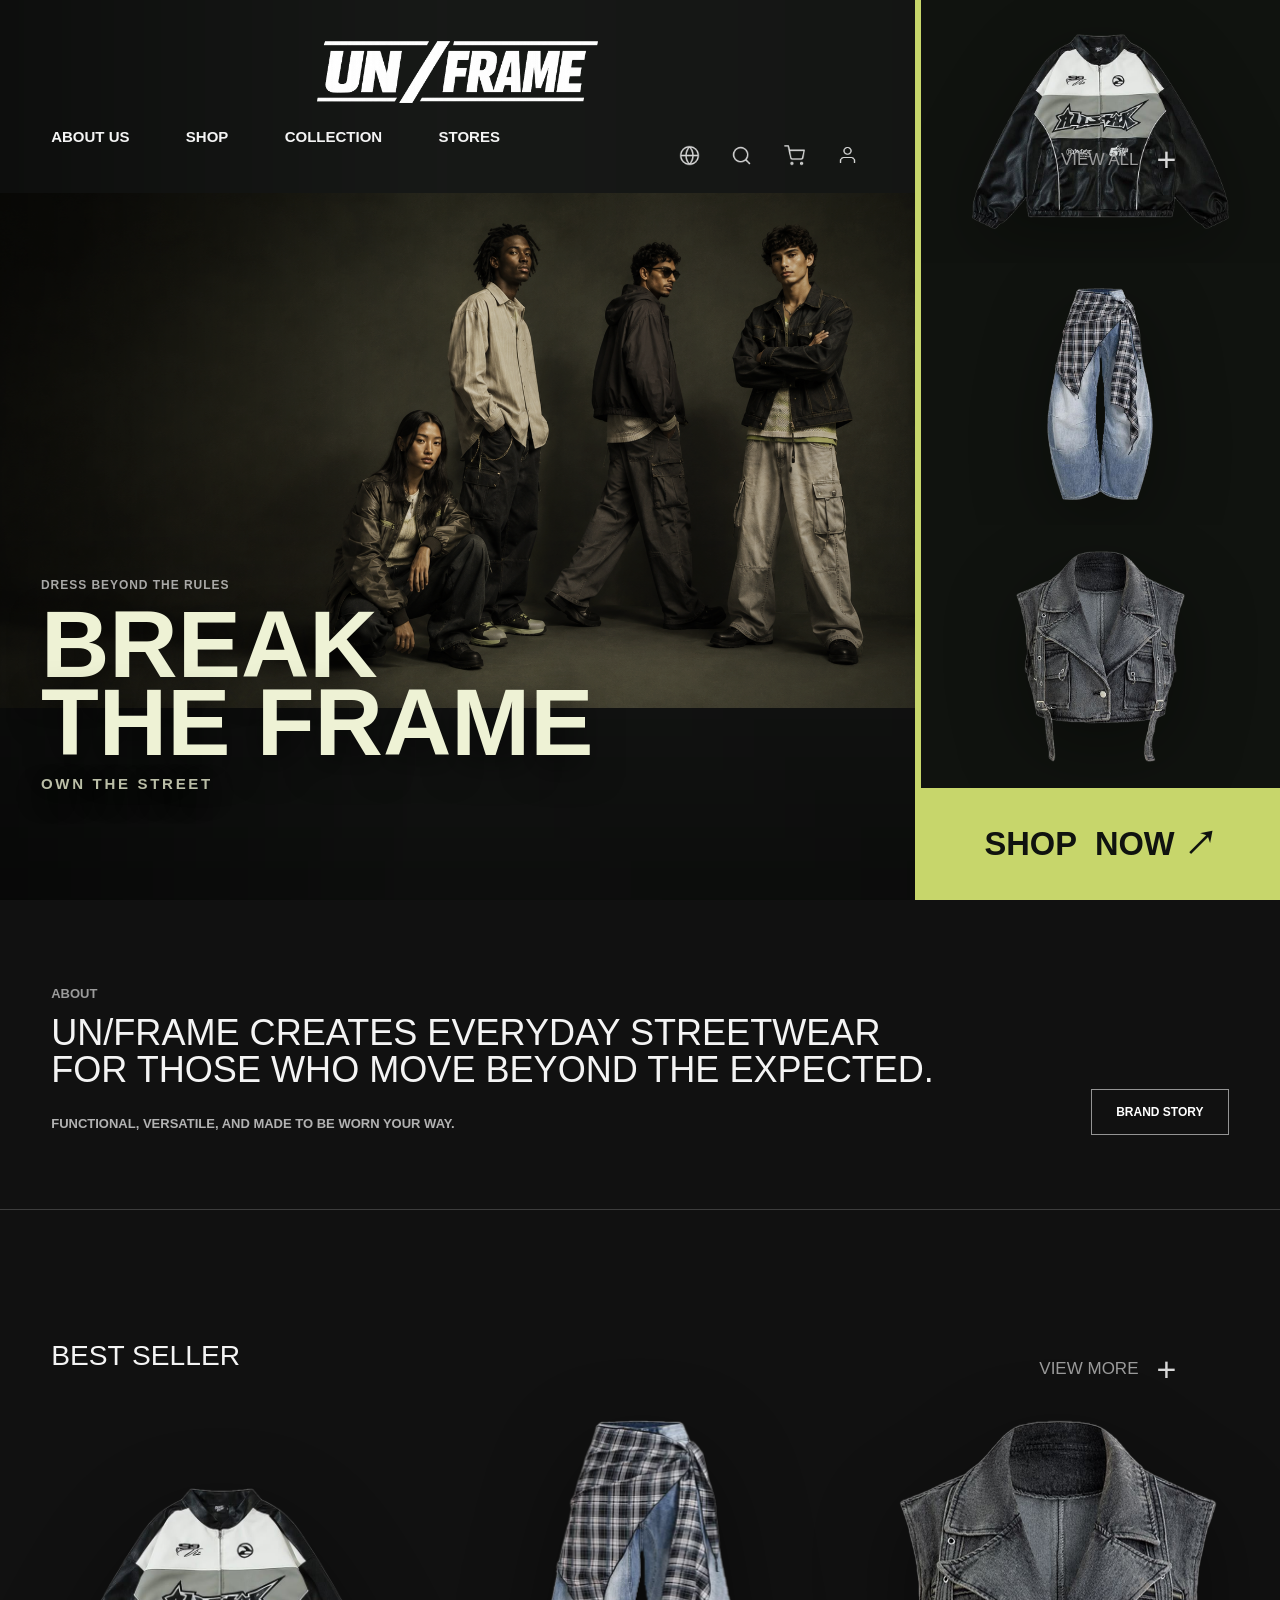
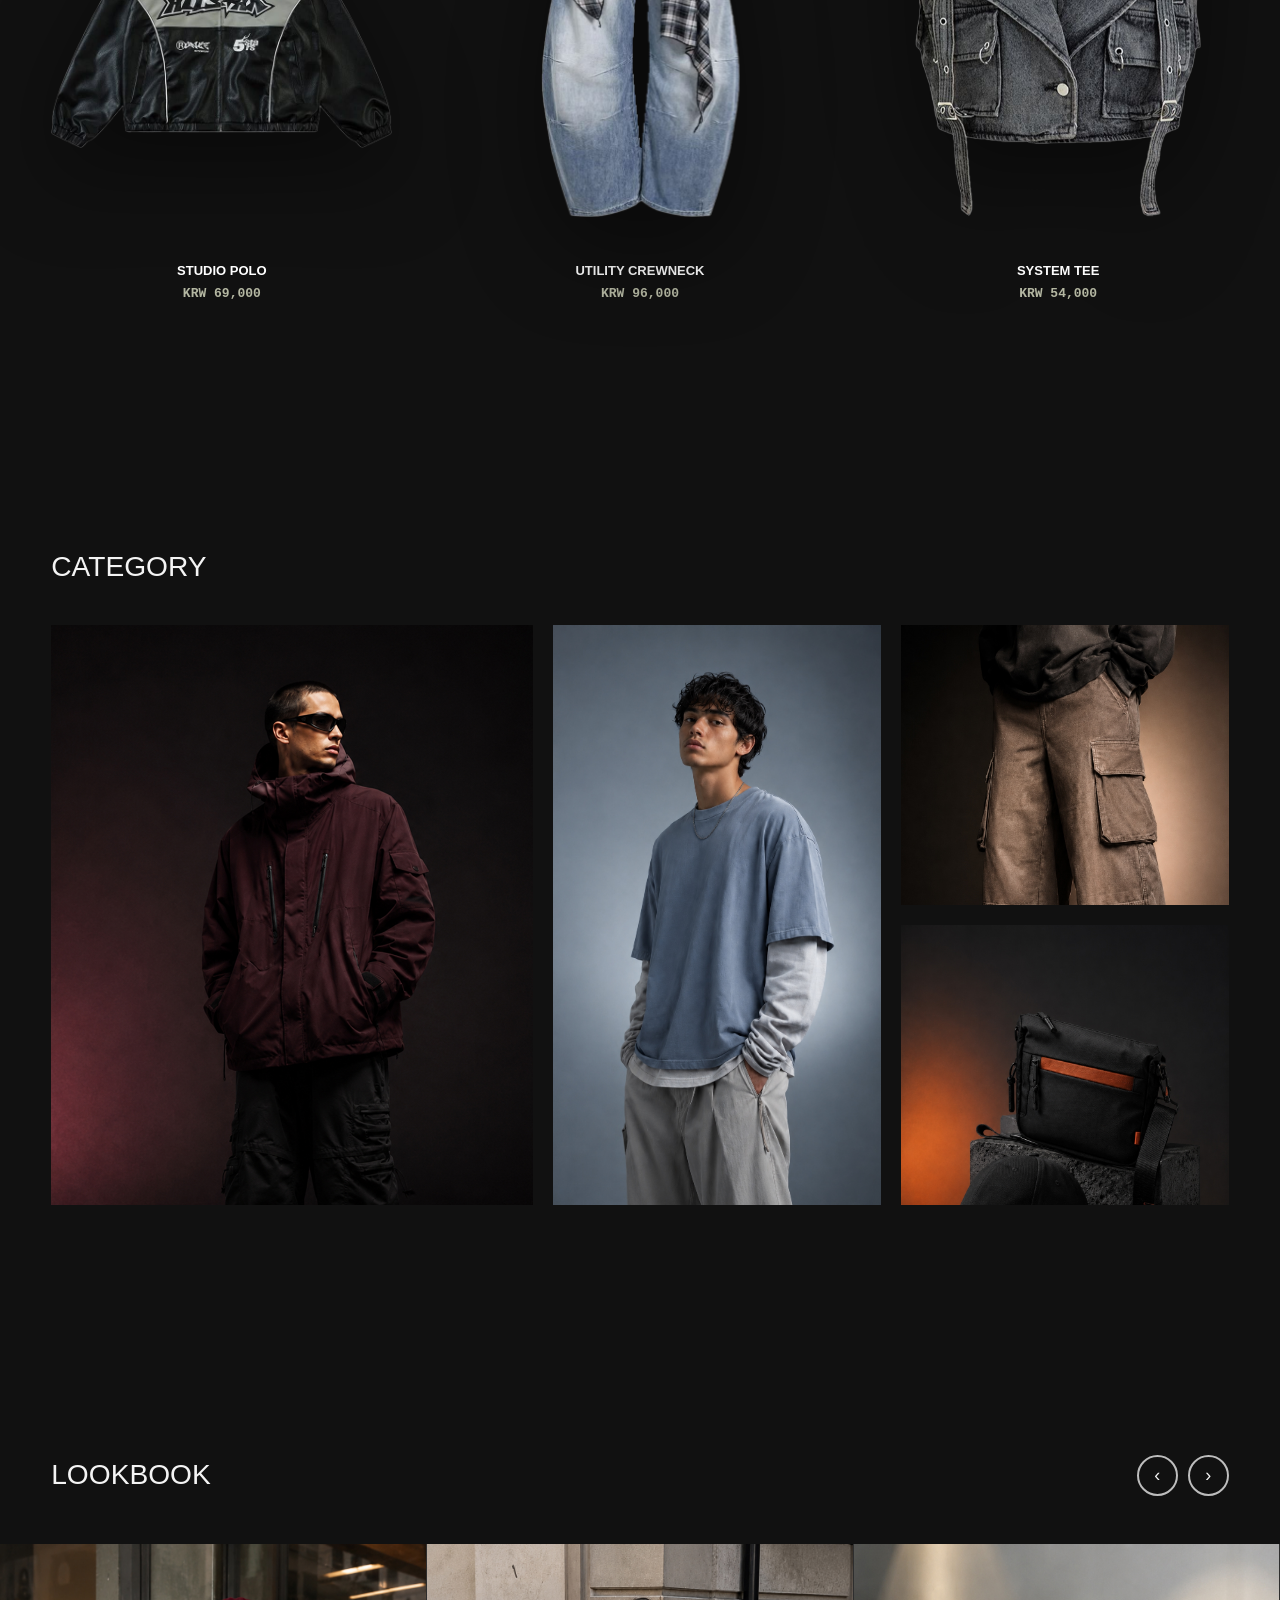
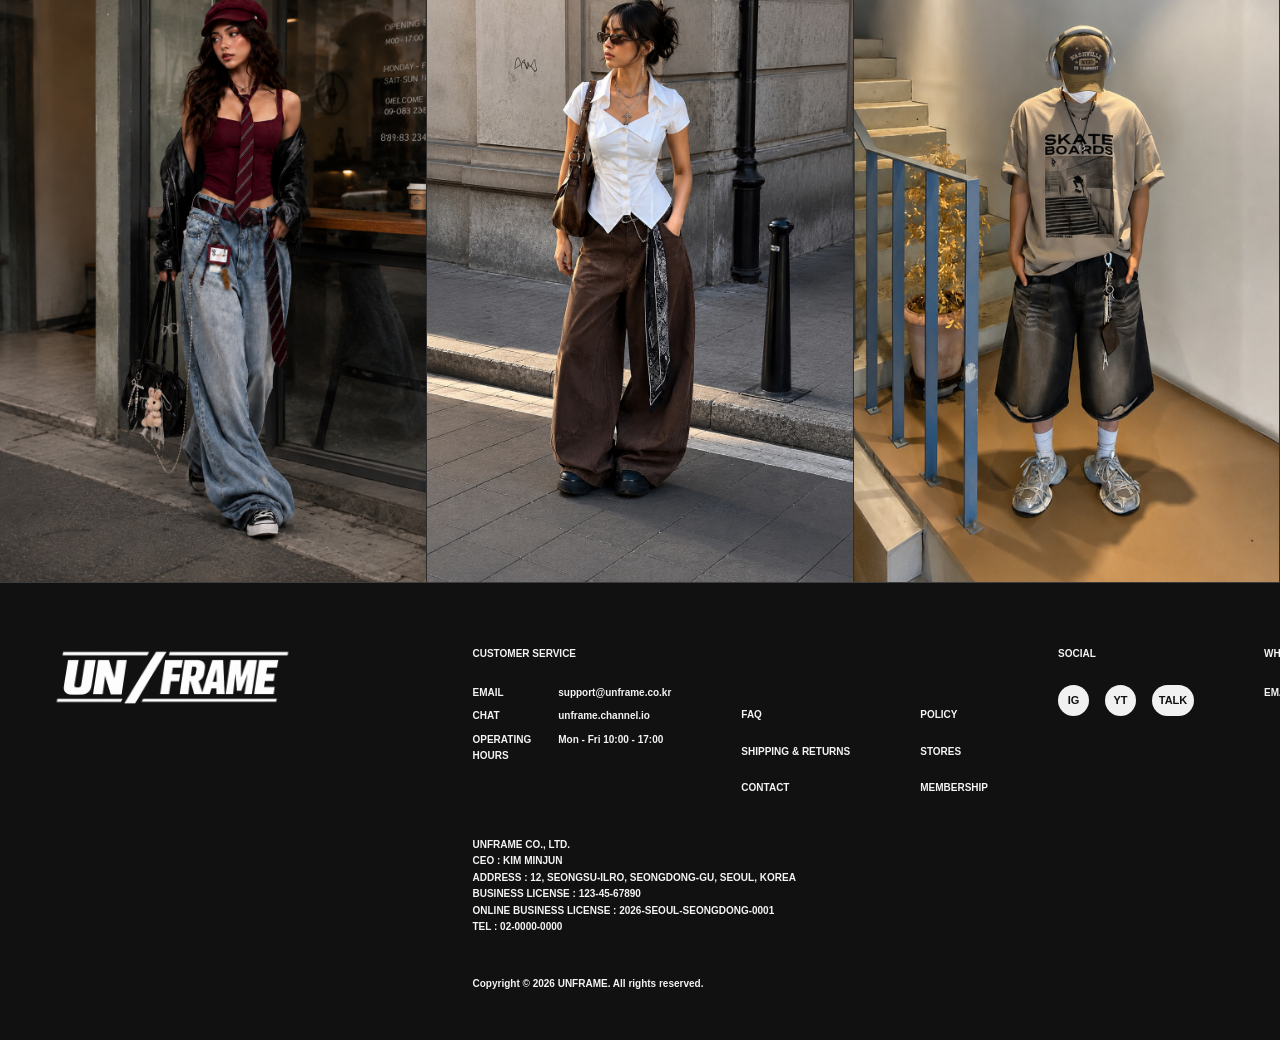
==== commit f1df815e: "Add storefront pages and update layouts Co-Authored-By: Claude Opus 4.8 <noreply@anthropic.com>" ====
--- a/index.html
+++ b/index.html
@@ -17,32 +17,23 @@
           <div class="nav-item">
             <a href="board-list.html">ABOUT US</a>
             <div class="dropdown">
-              <a href="board-view.html">Brand Story</a>
-              <a href="board-list.html">News</a>
-              <a href="board-list.html">Lookbook</a>
+              <a href="brand-story.html">Brand Story</a>
+              <a href="board-list.html">Board</a>
             </div>
           </div>
           <div class="nav-item">
             <a href="product-list.html">SHOP</a>
             <div class="dropdown">
-              <a href="product-list.html">New Arrivals</a>
-              <a href="product-list.html">Best Sellers</a>
-              <a href="product-list.html">Outerwear</a>
-              <a href="product-list.html">Tops</a>
-              <a href="product-list.html">Bottoms</a>
-              <a href="product-list.html">Accessories</a>
-              <a href="product-list.html">Sale</a>
+              <a href="product-list.html#new">New Arrivals</a>
+              <a href="product-list.html#best">Best Sellers</a>
+              <a href="product-list.html#outerwear">Outerwear</a>
+              <a href="product-list.html#tops">Tops</a>
+              <a href="product-list.html#bottoms">Bottoms</a>
+              <a href="product-list.html#accessories">Accessories</a>
+              <a href="product-list.html#sale">Sale</a>
             </div>
           </div>
-          <div class="nav-item">
-            <a href="board-list.html">COLLECTION</a>
-            <div class="dropdown">
-              <a href="board-list.html">25SS</a>
-              <a href="board-list.html">25FW</a>
-              <a href="board-list.html">Collaboration</a>
-              <a href="board-list.html">Archive</a>
-            </div>
-          </div>
+          <div class="nav-item"><a href="collection.html">COLLECTION</a><div class="dropdown"><a href="collection.html#25ss">25SS</a><a href="collection.html#25fw">25FW</a><a href="collection.html#collaboration">Collaboration</a><a href="collection.html#archive">Archive</a></div></div>
           <div class="nav-item">
             <a href="board-view.html">STORES</a>
             <div class="dropdown">
@@ -54,7 +45,7 @@
         </nav>
         <nav class="nav nav-icons" aria-label="Utility navigation">
           <a href="index.html" aria-label="Language"><img src="images/Globe.png" alt="" /></a>
-          <a href="product-list.html" aria-label="Search"><img src="images/Search.png" alt="" /></a>
+          <a href="search.html" aria-label="Search"><img src="images/Search.png" alt="" /></a>
           <a href="cart.html" aria-label="Cart"><img src="images/Shopping cart.png" alt="" /></a>
           <a href="login.html" aria-label="Account"><img src="images/User.png" alt="" /></a>
         </nav>
@@ -97,29 +88,29 @@
           </h2>
           <span>FUNCTIONAL, VERSATILE, AND MADE TO BE WORN YOUR WAY.</span>
         </div>
-        <a href="board-view.html">BRAND STORY</a>
+        <a href="brand-story.html">BRAND STORY</a>
       </section>
 
       <section class="home-collection section-pad">
         <div class="section-title-row">
           <h2>BEST SELLER</h2>
-          <a class="view-more" href="board-list.html">VIEW MORE <span>+</span></a>
+          <a class="view-more" href="product-list.html#best">VIEW MORE <span>+</span></a>
         </div>
         <div class="collection-product-grid">
           <a class="collection-product-card" href="product-detail.html">
             <div class="collection-product-image"><img src="images/item01.png" alt="Studio Polo" /></div>
             <strong>STUDIO POLO</strong>
-            <span>$49.00</span>
+            <span>KRW 69,000</span>
           </a>
           <a class="collection-product-card" href="product-detail.html">
             <div class="collection-product-image"><img src="images/item02.png" alt="Utility Crewneck" /></div>
             <strong>UTILITY CREWNECK</strong>
-            <span>$69.00</span>
+            <span>KRW 96,000</span>
           </a>
           <a class="collection-product-card" href="product-detail.html">
             <div class="collection-product-image"><img src="images/item03.png" alt="System Tee" /></div>
             <strong>SYSTEM TEE</strong>
-            <span>$39.00</span>
+            <span>KRW 54,000</span>
           </a>
         </div>
       </section>
@@ -164,27 +155,27 @@
         <div class="lookbook-viewport" data-lookbook-viewport>
           <div class="lookbook-row" data-lookbook-track>
             <a class="lookbook-card" href="board-view.html">
-              <div class="lookbook-image"></div>
+              <div class="lookbook-image"><img src="images/lookbook1.jpg" alt="Field Day lookbook" /></div>
               <span>25SS</span>
               <strong>FIELD DAY</strong>
             </a>
             <a class="lookbook-card" href="board-view.html">
-              <div class="lookbook-image"></div>
+              <div class="lookbook-image"><img src="images/lookbook2.jpg" alt="Open Air lookbook" /></div>
               <span>DROP 01</span>
               <strong>OPEN AIR</strong>
             </a>
             <a class="lookbook-card" href="board-view.html">
-              <div class="lookbook-image"></div>
+              <div class="lookbook-image"><img src="images/lookbook3.jpg" alt="Cargo Study lookbook" /></div>
               <span>ARCHIVE</span>
               <strong>CARGO STUDY</strong>
             </a>
             <a class="lookbook-card" href="board-view.html">
-              <div class="lookbook-image"></div>
+              <div class="lookbook-image"><img src="images/lookbook4.jpg" alt="Wide Route lookbook" /></div>
               <span>EDITORIAL</span>
               <strong>WIDE ROUTE</strong>
             </a>
             <a class="lookbook-card" href="board-view.html">
-              <div class="lookbook-image"></div>
+              <div class="lookbook-image"><img src="images/lookbook5.jpg" alt="Layer Notes lookbook" /></div>
               <span>STYLING</span>
               <strong>LAYER NOTES</strong>
             </a>
@@ -252,26 +243,55 @@
         const next = document.querySelector('[data-lookbook-next]');
         if (!viewport || !track || !prev || !next) return;
 
-        let current = 0;
         let startX = 0;
-        let startOffset = 0;
+        let startScroll = 0;
         let dragging = false;
         let didDrag = false;
-
-        const maxOffset = () => Math.max(0, track.scrollWidth - viewport.clientWidth);
-        const clamp = value => Math.max(0, Math.min(value, maxOffset()));
+        let setWidth = 0;
+        let wrapping = false;
+
+        const cloneSet = direction => {
+          const clones = [...track.children].reduce((items, card) => {
+            if (card.dataset.clone) return items;
+            const clone = card.cloneNode(true);
+            clone.dataset.clone = direction;
+            clone.setAttribute('aria-hidden', 'true');
+            clone.tabIndex = -1;
+            items.push(clone);
+            return items;
+          }, []);
+          track[direction === 'before' ? 'prepend' : 'append'](...clones);
+        };
+        const measure = () => {
+          setWidth = track.scrollWidth / 3;
+        };
+        const jumpTo = left => {
+          wrapping = true;
+          viewport.classList.add('is-wrapping');
+          viewport.scrollLeft = left;
+          requestAnimationFrame(() => {
+            viewport.classList.remove('is-wrapping');
+            wrapping = false;
+          });
+        };
+        const wrapScroll = () => {
+          if (!setWidth || wrapping) return;
+          if (viewport.scrollLeft < setWidth * 0.35) {
+            if (dragging) startScroll += setWidth;
+            jumpTo(viewport.scrollLeft + setWidth);
+          } else if (viewport.scrollLeft > setWidth * 1.65) {
+            if (dragging) startScroll -= setWidth;
+            jumpTo(viewport.scrollLeft - setWidth);
+          }
+        };
+
         const cardStep = () => {
           const card = track.querySelector('.lookbook-card');
           const gap = parseFloat(getComputedStyle(track).columnGap || 0);
           return card ? card.getBoundingClientRect().width + gap : viewport.clientWidth;
         };
-        const render = (animate = true) => {
-          track.style.transition = animate ? 'transform 0.45s cubic-bezier(0.23, 1, 0.32, 1)' : 'none';
-          track.style.transform = `translate3d(${-current}px, 0, 0)`;
-        };
         const moveBy = amount => {
-          current = clamp(current + amount);
-          render(true);
+          viewport.scrollBy({ left: amount, behavior: 'smooth' });
         };
 
         next.addEventListener('click', event => {
@@ -282,23 +302,25 @@
           event.preventDefault();
           moveBy(-cardStep());
         });
+        viewport.addEventListener('dragstart', event => event.preventDefault());
+        viewport.addEventListener('scroll', wrapScroll);
 
         viewport.addEventListener('pointerdown', event => {
+          if (event.button !== 0) return;
           dragging = true;
           didDrag = false;
           startX = event.clientX;
-          startOffset = current;
+          startScroll = viewport.scrollLeft;
           viewport.setPointerCapture(event.pointerId);
           viewport.classList.add('is-dragging');
-          render(false);
         });
 
         viewport.addEventListener('pointermove', event => {
           if (!dragging) return;
           const delta = startX - event.clientX;
           if (Math.abs(delta) > 4) didDrag = true;
-          current = clamp(startOffset + delta);
-          render(false);
+          if (didDrag) event.preventDefault();
+          viewport.scrollLeft = startScroll + delta;
         });
 
         const endDrag = event => {
@@ -306,7 +328,6 @@
           dragging = false;
           viewport.classList.remove('is-dragging');
           try { viewport.releasePointerCapture(event.pointerId); } catch (error) {}
-          render(true);
         };
 
         viewport.addEventListener('pointerup', endDrag);
@@ -316,9 +337,14 @@
           event.preventDefault();
           didDrag = false;
         }, true);
+
+        cloneSet('before');
+        cloneSet('after');
+        measure();
+        jumpTo(setWidth);
         window.addEventListener('resize', () => {
-          current = clamp(current);
-          render(false);
+          measure();
+          jumpTo(setWidth);
         });
       })();
     </script>
--- a/styles.css
+++ b/styles.css
@@ -1129,11 +1129,12 @@
 .category-tile strong {
   bottom: 28px;
   color: #eef2d5;
-  font-size: clamp(24px, 2.6vw, 48px);
+  font-size: clamp(18px, 2.35vw, 44px);
   font-weight: 800;
   max-width: calc(100% - 52px);
-  overflow-wrap: anywhere;
+  overflow-wrap: normal;
   line-height: 0.9;
+  white-space: nowrap;
 }
 
 .category-tile:hover .category-image {
@@ -1151,6 +1152,225 @@
 .home-lookbook {
   padding-bottom: 0;
   padding-top: 120px;
+}
+
+.brand-story-page {
+  background:
+    linear-gradient(90deg, rgba(199,214,107,0.08) 0 1px, transparent 1px 100%),
+    linear-gradient(180deg, rgba(255,255,255,0.035), transparent 24%),
+    #070807;
+  background-size: 112px 100%, 100% 100%, auto;
+  color: #fff;
+  min-height: 100vh;
+}
+
+.brand-story-shell {
+  margin: 0 auto;
+  max-width: 1680px;
+  padding: clamp(58px, 6.2vw, 118px) var(--site-pad) clamp(46px, 5vw, 80px);
+}
+
+.brand-story-hero {
+  align-items: end;
+  display: flex;
+  gap: clamp(28px, 5vw, 90px);
+  justify-content: space-between;
+  margin-bottom: clamp(62px, 7vw, 120px);
+  text-align: left;
+}
+
+.brand-story-hero > span {
+  border-left: 4px solid #c7d66b;
+  color: rgba(238,242,213,0.72);
+  font-family: "Courier New", monospace;
+  font-size: 12px;
+  font-weight: 800;
+  letter-spacing: 0.08em;
+  margin: 0;
+  padding-left: 14px;
+  white-space: nowrap;
+}
+
+.brand-story-hero h1 {
+  color: #eef2d5;
+  font-size: clamp(64px, 12vw, 220px);
+  font-weight: 800;
+  letter-spacing: 0;
+  line-height: 0.78;
+  margin: 0;
+  order: -1;
+}
+
+.brand-story-hero p,
+.brand-story-copy p {
+  color: rgba(238,242,213,0.68);
+  font-family: "Courier New", monospace;
+  font-size: clamp(10px, 0.72vw, 13px);
+  font-weight: 700;
+  line-height: 1.35;
+  margin: 0;
+}
+
+.brand-story-panel {
+  display: grid;
+  gap: clamp(18px, 2.2vw, 34px);
+  grid-template-columns: 1.08fr 0.92fr;
+}
+
+.brand-story-image,
+.brand-story-copy {
+  min-height: clamp(430px, 38vw, 650px);
+}
+
+.brand-story-image {
+  background: #111;
+  border: 1px solid rgba(255,255,255,0.12);
+  overflow: hidden;
+  position: relative;
+}
+
+.brand-story-image img {
+  filter: grayscale(0.82) contrast(1.05) brightness(0.82);
+  height: 100%;
+  object-fit: cover;
+  object-position: center;
+  width: 100%;
+}
+
+.brand-story-placeholder {
+  align-items: center;
+  background:
+    linear-gradient(135deg, rgba(199,214,107,0.1), transparent 38%),
+    linear-gradient(90deg, rgba(255,255,255,0.06) 1px, transparent 1px),
+    linear-gradient(180deg, rgba(255,255,255,0.06) 1px, transparent 1px),
+    #11120f;
+  background-size: auto, 42px 42px, 42px 42px, auto;
+  display: flex;
+  justify-content: center;
+}
+
+.brand-story-placeholder span {
+  border: 1px solid rgba(255,255,255,0.22);
+  color: rgba(238,242,213,0.45);
+  font-family: "Courier New", monospace;
+  font-size: 12px;
+  font-weight: 800;
+  padding: 12px 16px;
+}
+
+.brand-story-copy {
+  align-items: stretch;
+  background:
+    linear-gradient(135deg, rgba(199,214,107,0.13), transparent 34%),
+    #11120f;
+  border: 1px solid rgba(255,255,255,0.12);
+  display: flex;
+  flex-direction: column;
+  justify-content: space-between;
+  padding: clamp(34px, 5vw, 78px);
+  position: relative;
+  text-align: left;
+}
+
+.brand-story-mark {
+  color: #c7d66b;
+  display: block;
+  font-family: "Courier New", monospace;
+  font-size: 12px;
+  font-weight: 800;
+  line-height: 1;
+  margin-bottom: clamp(54px, 8vw, 118px);
+}
+
+.brand-story-copy h2 {
+  color: #f4f4f4;
+  font-size: clamp(46px, 5.1vw, 96px);
+  font-weight: 800;
+  letter-spacing: 0;
+  line-height: 0.88;
+  margin: 0 0 30px;
+}
+
+.brand-story-accordion {
+  border-bottom: 1px solid rgba(255,255,255,0.18);
+  border-top: 1px solid rgba(255,255,255,0.18);
+  display: grid;
+  gap: 0;
+  margin: clamp(28px, 4vw, 54px) 0 0;
+}
+
+.brand-story-accordion details {
+  border-top: 1px solid rgba(255,255,255,0.12);
+}
+
+.brand-story-accordion details:first-child {
+  border-top: 0;
+}
+
+.brand-story-accordion summary {
+  align-items: center;
+  color: rgba(255,255,255,0.82);
+  cursor: pointer;
+  display: flex;
+  font-size: 13px;
+  font-weight: 800;
+  gap: 16px;
+  justify-content: space-between;
+  list-style: none;
+  padding: 15px 0;
+  transition: color 0.2s ease;
+}
+
+.brand-story-accordion summary::-webkit-details-marker {
+  display: none;
+}
+
+.brand-story-accordion summary::after {
+  color: #c7d66b;
+  content: "+";
+  font-size: 18px;
+  line-height: 1;
+}
+
+.brand-story-accordion details[open] summary {
+  color: #fff;
+}
+
+.brand-story-accordion details[open] summary::after {
+  content: "-";
+}
+
+.brand-story-accordion summary span {
+  color: #c7d66b;
+  font-family: "Courier New", monospace;
+  font-size: 12px;
+  margin-right: auto;
+  min-width: 28px;
+}
+
+.brand-story-accordion details > p {
+  color: rgba(238,242,213,0.66);
+  font-family: "Courier New", monospace;
+  font-size: 12px;
+  font-weight: 700;
+  line-height: 1.45;
+  max-width: 460px;
+  padding: 0 42px 18px 44px;
+}
+
+.brand-story-copy a {
+  border-bottom: 1px solid rgba(255,255,255,0.42);
+  color: #fff;
+  font-size: 12px;
+  font-weight: 800;
+  margin-top: clamp(34px, 4vw, 64px);
+  align-self: flex-start;
+  padding-bottom: 7px;
+}
+
+.brand-story-copy a span {
+  display: inline-block;
+  margin-left: 4px;
 }
 
 .home-lookbook .section-title-row {
@@ -1163,20 +1383,29 @@
 
 .lookbook-viewport {
   cursor: grab;
-  overflow: hidden;
+  overflow-x: auto;
+  overflow-y: hidden;
+  scroll-behavior: smooth;
+  scrollbar-width: none;
+  -ms-overflow-style: none;
   touch-action: pan-y;
   width: 100%;
 }
 
-.lookbook-viewport.is-dragging {
+.lookbook-viewport::-webkit-scrollbar {
+  display: none;
+}
+
+.lookbook-viewport.is-dragging,
+.lookbook-viewport.is-wrapping {
   cursor: grabbing;
+  scroll-behavior: auto;
 }
 
 .lookbook-row {
   display: flex;
   gap: 0;
   user-select: none;
-  will-change: transform;
 }
 
 .lookbook-card {
@@ -1200,6 +1429,15 @@
   width: 100%;
 }
 
+.lookbook-image img {
+  -webkit-user-drag: none;
+  height: 100%;
+  object-fit: cover;
+  pointer-events: none;
+  user-select: none;
+  width: 100%;
+}
+
 .lookbook-card:nth-child(2) .lookbook-image {
   background:
     linear-gradient(180deg, rgba(255,255,255,0.14), rgba(0,0,0,0.1)),
@@ -1224,7 +1462,7 @@
     linear-gradient(135deg, #5d879c 0%, #b4c9d2 48%, #7f725f 100%);
 }
 
-.lookbook-image::after {
+.lookbook-image:empty::after {
   color: rgba(255,255,255,0.34);
   content: "LOOKBOOK IMAGE";
   font-size: clamp(13px, 1vw, 18px);
@@ -1396,6 +1634,168 @@
   color: rgba(255,255,255,0.7);
 }
 
+.product-list-page {
+  background:
+    radial-gradient(circle at center top, rgba(255,255,255,0.04), transparent 30%),
+    repeating-radial-gradient(circle at center, rgba(255,255,255,0.022) 0 1px, transparent 1px 4px),
+    #030303;
+}
+
+.product-list-page .site-header {
+  position: relative;
+}
+
+.shop-list-shell {
+  margin: 0 auto;
+  max-width: 1800px;
+  padding: clamp(54px, 6vw, 105px) var(--site-pad) clamp(72px, 8vw, 130px);
+}
+
+.shop-list-head {
+  align-items: end;
+  border-bottom: 1px solid rgba(255,255,255,0.18);
+  display: flex;
+  justify-content: space-between;
+  margin-bottom: 24px;
+  padding-bottom: 28px;
+}
+
+.shop-list-head p {
+  color: rgba(238,242,213,0.62);
+  font-size: 13px;
+  font-weight: 800;
+  margin: 0;
+}
+
+.shop-list-head h1 {
+  color: #fff;
+  font-size: clamp(38px, 5vw, 92px);
+  font-weight: 400;
+  line-height: 0.9;
+  margin: 0;
+}
+
+.shop-category-filter {
+  border-bottom: 1px solid rgba(255,255,255,0.14);
+  display: flex;
+  flex-wrap: wrap;
+  gap: 10px 24px;
+  margin-bottom: clamp(44px, 5vw, 82px);
+  padding-bottom: 24px;
+}
+
+.shop-category-filter button {
+  background: transparent;
+  border: 0;
+  color: rgba(255,255,255,0.45);
+  cursor: pointer;
+  font: inherit;
+  font-size: 13px;
+  font-weight: 800;
+  padding: 0;
+  text-align: left;
+}
+
+.shop-category-filter button.is-active,
+.shop-category-filter button:hover {
+  color: #c7d66b;
+}
+
+.shop-list-grid {
+  align-items: end;
+  display: grid;
+  gap: clamp(44px, 9vw, 160px);
+  grid-template-columns: repeat(3, minmax(0, 1fr));
+}
+
+.shop-list-card {
+  display: grid;
+  gap: 10px;
+  justify-items: center;
+  min-width: 0;
+  text-align: center;
+}
+
+.shop-list-card[hidden] {
+  display: none;
+}
+
+.shop-list-image {
+  align-items: center;
+  display: flex;
+  height: clamp(430px, 32vw, 620px);
+  justify-content: center;
+  margin-bottom: clamp(24px, 3vw, 54px);
+  width: 100%;
+}
+
+.shop-list-image img {
+  filter: drop-shadow(0 34px 42px rgba(0,0,0,0.55));
+  max-height: 100%;
+  max-width: 100%;
+  object-fit: contain;
+  transition: transform 0.45s cubic-bezier(0.23, 1, 0.32, 1), filter 0.45s ease;
+}
+
+.shop-list-card:hover .shop-list-image img {
+  filter: drop-shadow(0 42px 52px rgba(0,0,0,0.72));
+  transform: scale(1.06);
+}
+
+.shop-list-card strong {
+  color: #fff;
+  font-family: "Courier New", monospace;
+  font-size: 13px;
+  font-weight: 800;
+  line-height: 1;
+}
+
+.shop-list-card span {
+  color: rgba(238,242,213,0.78);
+  font-family: "Courier New", monospace;
+  font-size: 13px;
+  font-weight: 800;
+  line-height: 1;
+}
+
+.shop-sale-price {
+  display: none;
+}
+
+.shop-sale-price em,
+.shop-sale-price b,
+.shop-sale-price i {
+  font-style: normal;
+}
+
+.is-sale-view .shop-list-card[data-category~="sale"] .shop-price {
+  display: none;
+}
+
+.is-sale-view .shop-list-card[data-category~="sale"] .shop-sale-price {
+  align-items: center;
+  display: flex;
+  flex-wrap: wrap;
+  gap: 7px 10px;
+  justify-content: center;
+}
+
+.shop-sale-price em {
+  color: rgba(255,255,255,0.42);
+  text-decoration: line-through;
+}
+
+.shop-sale-price b {
+  color: #fff;
+}
+
+.shop-sale-price i {
+  background: #c7d66b;
+  color: #080808;
+  font-size: 11px;
+  padding: 4px 6px;
+}
+
 .detail-layout {
   align-items: start;
   display: grid;
@@ -1523,6 +1923,42 @@
   padding: 24px 0;
 }
 
+.cart-table .table-head,
+.cart-table .table-row {
+  align-items: center;
+  grid-template-columns: 1fr 120px 180px 120px;
+}
+
+.cart-remove {
+  background: transparent;
+  border: 1px solid rgba(255,255,255,0.45);
+  color: #fff;
+  cursor: pointer;
+  font: inherit;
+  font-size: 12px;
+  font-weight: 800;
+  padding: 12px 14px;
+}
+
+.cart-remove:hover {
+  border-color: #c7d66b;
+  color: #c7d66b;
+}
+
+.cart-empty {
+  border-bottom: 1px solid var(--line);
+  color: rgba(255,255,255,0.58);
+  font-size: 13px;
+  font-weight: 800;
+  margin: 0;
+  padding: 34px 0;
+}
+
+.total-box a.is-disabled {
+  opacity: 0.4;
+  pointer-events: none;
+}
+
 .total-box {
   align-items: center;
   display: flex;
@@ -1574,6 +2010,637 @@
   max-width: 860px;
 }
 
+.board-view-page {
+  background: #0f0f0f;
+}
+
+.board-page {
+  background: #0f0f0f;
+}
+
+.board-shell {
+  margin: 0 auto;
+  max-width: var(--site-max);
+  padding: clamp(74px, 8vw, 130px) var(--site-pad) clamp(72px, 8vw, 120px);
+}
+
+.board-head {
+  align-items: end;
+  border-bottom: 1px solid var(--line);
+  display: flex;
+  justify-content: space-between;
+  padding-bottom: 32px;
+}
+
+.board-head p {
+  color: rgba(238,242,213,0.62);
+  font-size: 13px;
+  font-weight: 800;
+  margin: 0;
+}
+
+.board-head h1 {
+  font-size: clamp(42px, 5.2vw, 96px);
+  font-weight: 400;
+  line-height: 0.92;
+  margin: 0;
+}
+
+.board-tabs {
+  border-bottom: 1px solid var(--line);
+  display: flex;
+  flex-wrap: wrap;
+  gap: 8px 34px;
+  padding: 24px 0;
+}
+
+.board-tabs a,
+.board-tabs button,
+.board-table,
+.board-search,
+.board-pagination,
+.board-write-form {
+  font-size: 13px;
+  font-weight: 800;
+}
+
+.board-tabs a,
+.board-tabs button {
+  background: transparent;
+  border: 0;
+  color: rgba(255,255,255,0.48);
+  cursor: pointer;
+  font: inherit;
+  padding: 0;
+}
+
+.board-tabs a.is-active,
+.board-tabs a:hover,
+.board-tabs button.is-active,
+.board-tabs button:hover {
+  color: #fff;
+}
+
+.board-table {
+  border-bottom: 1px solid var(--line);
+}
+
+.board-table-head,
+.board-table-row {
+  align-items: center;
+  display: grid;
+  gap: 18px;
+  grid-template-columns: 72px minmax(0, 1fr) 140px 150px 80px;
+}
+
+.board-table-head {
+  border-bottom: 1px solid rgba(255,255,255,0.16);
+  color: rgba(238,242,213,0.55);
+  padding: 20px 0;
+}
+
+.board-table-row {
+  border-bottom: 1px solid rgba(255,255,255,0.08);
+  padding: 26px 0;
+  transition: color 0.2s ease, background 0.2s ease;
+}
+
+.board-table-row:last-child {
+  border-bottom: 0;
+}
+
+.board-table-row:hover {
+  background: rgba(255,255,255,0.035);
+}
+
+.board-table-row strong {
+  color: #fff;
+}
+
+.board-table-row span,
+.board-table-row em,
+.board-table-row time,
+.board-table-row small {
+  color: rgba(255,255,255,0.62);
+  font-style: normal;
+}
+
+.board-bottom {
+  align-items: center;
+  display: flex;
+  gap: 24px;
+  justify-content: space-between;
+  padding-top: 30px;
+}
+
+.board-search {
+  display: flex;
+  gap: 8px;
+  min-width: min(100%, 540px);
+}
+
+.board-search select,
+.board-search input,
+.board-write-form input,
+.board-write-form select,
+.board-write-form textarea {
+  background: transparent;
+  border: 1px solid rgba(255,255,255,0.28);
+  color: #fff;
+  font: inherit;
+  min-width: 0;
+  padding: 14px 15px;
+}
+
+.board-search input {
+  flex: 1;
+}
+
+.board-search button,
+.board-write-actions button,
+.board-write-actions a {
+  background: transparent;
+  border: 1px solid rgba(255,255,255,0.5);
+  color: #fff;
+  cursor: pointer;
+  font: inherit;
+  min-width: 112px;
+  padding: 14px 18px;
+  text-align: center;
+}
+
+.board-pagination {
+  align-items: center;
+  display: flex;
+  gap: 22px;
+  justify-content: center;
+  padding-top: 46px;
+}
+
+.board-pagination a {
+  color: rgba(255,255,255,0.52);
+}
+
+.board-pagination strong {
+  color: #fff;
+}
+
+.board-write-form {
+  display: grid;
+  gap: 18px;
+  padding-top: 34px;
+}
+
+.board-write-form label {
+  display: grid;
+  gap: 10px;
+}
+
+.board-write-form label > span {
+  color: rgba(238,242,213,0.58);
+}
+
+.board-write-grid {
+  display: grid;
+  gap: 18px;
+  grid-template-columns: repeat(2, minmax(0, 1fr));
+}
+
+.board-write-form textarea {
+  min-height: 320px;
+  resize: vertical;
+}
+
+.board-write-actions {
+  display: flex;
+  flex-wrap: wrap;
+  gap: 10px;
+  justify-content: flex-end;
+  padding-top: 18px;
+}
+
+.checkout-page,
+.search-page {
+  background: #0f0f0f;
+}
+
+.checkout-shell,
+.search-shell {
+  margin: 0 auto;
+  max-width: var(--site-max);
+  padding: clamp(74px, 8vw, 130px) var(--site-pad) clamp(72px, 8vw, 120px);
+}
+
+.checkout-head,
+.search-head {
+  align-items: end;
+  border-bottom: 1px solid var(--line);
+  display: flex;
+  justify-content: space-between;
+  margin-bottom: 34px;
+  padding-bottom: 32px;
+}
+
+.checkout-head p,
+.search-head p,
+.checkout-panel h2,
+.checkout-summary h2,
+.search-count,
+.search-empty {
+  color: rgba(238,242,213,0.62);
+  font-size: 13px;
+  font-weight: 800;
+  margin: 0;
+}
+
+.checkout-head h1,
+.search-head h1 {
+  font-size: clamp(42px, 5.2vw, 96px);
+  font-weight: 400;
+  line-height: 0.92;
+  margin: 0;
+}
+
+.checkout-layout {
+  align-items: start;
+  display: grid;
+  gap: clamp(28px, 4vw, 70px);
+  grid-template-columns: minmax(0, 1fr) minmax(340px, 0.42fr);
+}
+
+.checkout-panel,
+.checkout-summary {
+  border: 1px solid rgba(255,255,255,0.18);
+  display: grid;
+  gap: 18px;
+  padding: clamp(24px, 3vw, 42px);
+}
+
+.checkout-panel label {
+  color: rgba(238,242,213,0.58);
+  display: grid;
+  font-size: 13px;
+  font-weight: 800;
+  gap: 9px;
+}
+
+.checkout-panel input,
+.checkout-panel textarea,
+.search-form input {
+  background: transparent;
+  border: 1px solid rgba(255,255,255,0.28);
+  color: #fff;
+  font: inherit;
+  min-width: 0;
+  padding: 15px 16px;
+}
+
+.checkout-summary {
+  position: sticky;
+  top: 34px;
+}
+
+.checkout-summary div {
+  border-bottom: 1px solid rgba(255,255,255,0.12);
+  display: flex;
+  font-size: 13px;
+  font-weight: 800;
+  gap: 18px;
+  justify-content: space-between;
+  padding-bottom: 16px;
+}
+
+.checkout-summary span {
+  color: rgba(255,255,255,0.68);
+}
+
+.checkout-summary strong {
+  color: #fff;
+}
+
+.checkout-summary .checkout-total {
+  border-bottom: 0;
+  font-size: 16px;
+  padding-top: 12px;
+}
+
+.checkout-summary button,
+.search-form button {
+  background: #fff;
+  border: 0;
+  color: #111;
+  cursor: pointer;
+  font: inherit;
+  font-size: 13px;
+  font-weight: 800;
+  padding: 16px 20px;
+}
+
+.search-form {
+  display: grid;
+  gap: 10px;
+  grid-template-columns: 1fr 140px;
+  margin-bottom: 22px;
+}
+
+.search-results {
+  display: grid;
+  gap: 34px 28px;
+  grid-template-columns: repeat(3, minmax(0, 1fr));
+  margin-top: 34px;
+}
+
+.search-card {
+  display: grid;
+  gap: 10px;
+}
+
+.search-card[hidden] {
+  display: none;
+}
+
+.search-card img {
+  aspect-ratio: 4 / 5;
+  background: #171717;
+  object-fit: contain;
+  padding: 26px;
+  width: 100%;
+}
+
+.search-card strong,
+.search-card span {
+  font-size: 13px;
+  font-weight: 800;
+}
+
+.search-card span {
+  color: rgba(238,242,213,0.72);
+}
+
+.search-empty {
+  border-top: 1px solid var(--line);
+  margin-top: 34px;
+  padding-top: 34px;
+}
+
+.collection-page {
+  background: #090909;
+}
+
+.collection-shell {
+  overflow: hidden;
+  padding: clamp(74px, 8vw, 130px) 0 clamp(72px, 8vw, 120px);
+}
+
+.collection-head {
+  align-items: end;
+  border-bottom: 1px solid var(--line);
+  display: grid;
+  gap: 16px;
+  grid-template-columns: auto 1fr auto;
+  margin: 0 auto clamp(42px, 5vw, 78px);
+  max-width: var(--site-max);
+  padding: 0 var(--site-pad) 32px;
+}
+
+.collection-head p,
+.collection-head span {
+  color: rgba(238,242,213,0.62);
+  font-size: 13px;
+  font-weight: 800;
+  margin: 0;
+}
+
+.collection-head h1 {
+  color: #fff;
+  font-size: clamp(42px, 5.6vw, 108px);
+  font-weight: 400;
+  line-height: 0.9;
+  margin: 0;
+  text-align: center;
+}
+
+.collection-rail {
+  cursor: default;
+  overflow: hidden;
+  width: 100%;
+}
+
+.collection-track {
+  animation: collectionAutoScroll 34s linear infinite;
+  display: flex;
+  gap: 0;
+  width: max-content;
+  will-change: transform;
+}
+
+.collection-rail:hover .collection-track {
+  animation-duration: 86s;
+}
+
+.collection-frame {
+  border-right: 1px solid rgba(255,255,255,0.12);
+  display: block;
+  flex: 0 0 clamp(360px, 32vw, 620px);
+  height: clamp(560px, 45vw, 780px);
+  overflow: hidden;
+  position: relative;
+}
+
+.collection-frame img {
+  filter: saturate(0.98) contrast(1.02);
+  height: 100%;
+  object-fit: cover;
+  transition: filter 0.35s ease, transform 0.7s cubic-bezier(0.23,1,0.32,1);
+  width: 100%;
+}
+
+.collection-frame::before {
+  background: linear-gradient(180deg, transparent 48%, rgba(0,0,0,0.78));
+  content: "";
+  inset: 0;
+  opacity: 0;
+  position: absolute;
+  transition: opacity 0.28s ease;
+  z-index: 1;
+}
+
+.collection-frame span,
+.collection-frame strong {
+  font-weight: 800;
+  left: 28px;
+  opacity: 0;
+  position: absolute;
+  transform: translateY(16px);
+  transition: opacity 0.28s ease, transform 0.28s ease;
+  z-index: 2;
+}
+
+.collection-frame span {
+  bottom: 80px;
+  color: rgba(238,242,213,0.68);
+  font-size: 13px;
+}
+
+.collection-frame strong {
+  bottom: 30px;
+  color: #fff;
+  font-size: clamp(24px, 2.4vw, 44px);
+  line-height: 0.95;
+}
+
+.collection-frame:hover img {
+  filter: saturate(1.08) contrast(1.05);
+  transform: scale(1.045);
+}
+
+.collection-frame:hover::before,
+.collection-frame:hover span,
+.collection-frame:hover strong {
+  opacity: 1;
+  transform: translateY(0);
+}
+
+@keyframes collectionAutoScroll {
+  from {
+    transform: translateX(0);
+  }
+
+  to {
+    transform: translateX(-50%);
+  }
+}
+
+.board-view-shell {
+  margin: 0 auto;
+  max-width: var(--site-max);
+  padding: clamp(74px, 8vw, 130px) var(--site-pad) clamp(72px, 8vw, 120px);
+}
+
+.board-view-label {
+  border-bottom: 1px solid var(--line);
+  color: rgba(238,242,213,0.66);
+  font-size: 13px;
+  font-weight: 800;
+  padding-bottom: 18px;
+}
+
+.board-view-article {
+  display: grid;
+  gap: 0;
+}
+
+.board-view-header {
+  border-bottom: 1px solid var(--line);
+  display: grid;
+  gap: 34px;
+  grid-template-columns: minmax(0, 1fr) minmax(320px, 0.42fr);
+  padding: 34px 0 42px;
+}
+
+.board-view-header h1 {
+  font-size: clamp(30px, 3.2vw, 62px);
+  font-weight: 400;
+  line-height: 1.03;
+  margin: 0;
+}
+
+.board-view-header dl {
+  align-self: end;
+  display: grid;
+  gap: 13px;
+  margin: 0;
+}
+
+.board-view-header dl div,
+.board-view-files,
+.board-view-pager a {
+  display: grid;
+  gap: 18px;
+  grid-template-columns: 110px minmax(0, 1fr);
+}
+
+.board-view-header dt,
+.board-view-header dd,
+.board-view-files,
+.board-view-pager,
+.board-view-actions a {
+  font-size: 13px;
+  font-weight: 800;
+}
+
+.board-view-header dt,
+.board-view-files span,
+.board-view-pager span {
+  color: rgba(238,242,213,0.55);
+}
+
+.board-view-header dd {
+  color: rgba(255,255,255,0.82);
+  margin: 0;
+}
+
+.board-view-content {
+  border-bottom: 1px solid var(--line);
+  display: grid;
+  gap: 30px;
+  line-height: 1.75;
+  padding: clamp(42px, 6vw, 88px) 0;
+}
+
+.board-view-content img {
+  background: #191919;
+  max-height: 680px;
+  object-fit: cover;
+  width: 100%;
+}
+
+.board-view-content p {
+  color: rgba(255,255,255,0.74);
+  font-size: 15px;
+  font-weight: 700;
+  margin: 0;
+  max-width: 900px;
+}
+
+.board-view-files {
+  border-bottom: 1px solid var(--line);
+  padding: 22px 0;
+}
+
+.board-view-files a,
+.board-view-pager strong {
+  color: #fff;
+}
+
+.board-view-pager {
+  border-bottom: 1px solid var(--line);
+}
+
+.board-view-pager a {
+  border-top: 1px solid rgba(255,255,255,0.08);
+  padding: 22px 0;
+}
+
+.board-view-pager a:first-child {
+  border-top: 0;
+}
+
+.board-view-actions {
+  display: flex;
+  flex-wrap: wrap;
+  gap: 10px;
+  justify-content: flex-end;
+  padding-top: 34px;
+}
+
+.board-view-actions a {
+  border: 1px solid rgba(255,255,255,0.5);
+  min-width: 112px;
+  padding: 14px 18px;
+  text-align: center;
+}
+
 @media (max-width: 1100px) {
   .site-header {
     padding: 20px 4vw 0;
@@ -1624,6 +2691,15 @@
 
   .product-grid {
     grid-template-columns: repeat(2, minmax(0, 1fr));
+  }
+
+  .shop-list-grid {
+    gap: 58px 34px;
+    grid-template-columns: repeat(2, minmax(0, 1fr));
+  }
+
+  .shop-list-image {
+    height: 420px;
   }
 
   .collection-product-grid,
@@ -1665,12 +2741,44 @@
     flex-basis: 50vw;
   }
 
+  .brand-story-panel {
+    grid-template-columns: 1fr;
+  }
+
   .detail-layout {
     grid-template-columns: 1fr;
   }
 
   .detail-info {
     position: static;
+  }
+
+  .board-view-header {
+    grid-template-columns: 1fr;
+  }
+
+  .board-table-head {
+    display: none;
+  }
+
+  .board-table-row {
+    gap: 9px;
+    grid-template-columns: 52px minmax(0, 1fr);
+  }
+
+  .board-table-row strong {
+    grid-column: 2;
+  }
+
+  .board-table-row em,
+  .board-table-row time,
+  .board-table-row small {
+    grid-column: 2;
+  }
+
+  .board-bottom {
+    align-items: stretch;
+    flex-direction: column;
   }
 }
 
@@ -1792,6 +2900,16 @@
     grid-template-columns: 1fr;
   }
 
+  .cart-table .table-head,
+  .cart-table .table-row {
+    grid-template-columns: 1fr;
+  }
+
+  .cart-remove {
+    justify-self: start;
+    min-width: 120px;
+  }
+
   .product-grid,
   .compact-grid,
   .detail-gallery,
@@ -1799,6 +2917,19 @@
   .lookbook-card {
     flex-basis: 84vw;
     min-height: 520px;
+  }
+
+  .shop-list-shell {
+    padding: 54px 22px 82px;
+  }
+
+  .shop-list-grid {
+    grid-template-columns: 1fr;
+  }
+
+  .shop-list-image {
+    height: 390px;
+    margin-bottom: 22px;
   }
 
   .collection-product-image {
@@ -1874,10 +3005,122 @@
   }
 
   .category-tile strong {
-    font-size: clamp(28px, 9vw, 48px);
+    font-size: clamp(18px, 8vw, 38px);
   }
 
   .home-board {
     padding-bottom: 80px;
   }
-}
+
+  .brand-story-shell {
+    padding: 54px 18px 34px;
+  }
+
+  .brand-story-hero {
+    align-items: start;
+    flex-direction: column;
+    gap: 22px;
+    margin-bottom: 58px;
+  }
+
+  .brand-story-hero h1 {
+    font-size: clamp(58px, 18vw, 118px);
+  }
+
+  .brand-story-hero p br,
+  .brand-story-copy p br {
+    display: none;
+  }
+
+  .brand-story-image,
+  .brand-story-copy {
+    min-height: 440px;
+  }
+
+  .brand-story-copy {
+    padding: 42px 22px;
+  }
+
+  .board-view-shell {
+    padding: 72px 22px 82px;
+  }
+
+  .board-shell {
+    padding: 72px 22px 82px;
+  }
+
+  .board-head {
+    align-items: start;
+    flex-direction: column;
+    gap: 18px;
+  }
+
+  .board-search,
+  .board-write-grid {
+    grid-template-columns: 1fr;
+  }
+
+  .board-search {
+    display: grid;
+    min-width: 0;
+  }
+
+  .board-write-actions {
+    display: grid;
+    grid-template-columns: 1fr;
+  }
+
+  .checkout-shell,
+  .search-shell {
+    padding: 72px 22px 82px;
+  }
+
+  .checkout-head,
+  .search-head {
+    align-items: start;
+    flex-direction: column;
+    gap: 18px;
+  }
+
+  .checkout-layout,
+  .search-form,
+  .search-results {
+    grid-template-columns: 1fr;
+  }
+
+  .collection-shell {
+    padding-bottom: 82px;
+    padding-top: 72px;
+  }
+
+  .collection-head {
+    align-items: start;
+    grid-template-columns: 1fr;
+    text-align: left;
+  }
+
+  .collection-head h1 {
+    text-align: left;
+  }
+
+  .collection-frame {
+    flex-basis: 82vw;
+    height: 560px;
+  }
+
+  .checkout-summary {
+    position: static;
+  }
+
+  .board-view-header dl div,
+  .board-view-files,
+  .board-view-pager a {
+    gap: 8px;
+    grid-template-columns: 1fr;
+  }
+
+  .board-view-actions {
+    display: grid;
+    grid-template-columns: 1fr;
+  }
+}
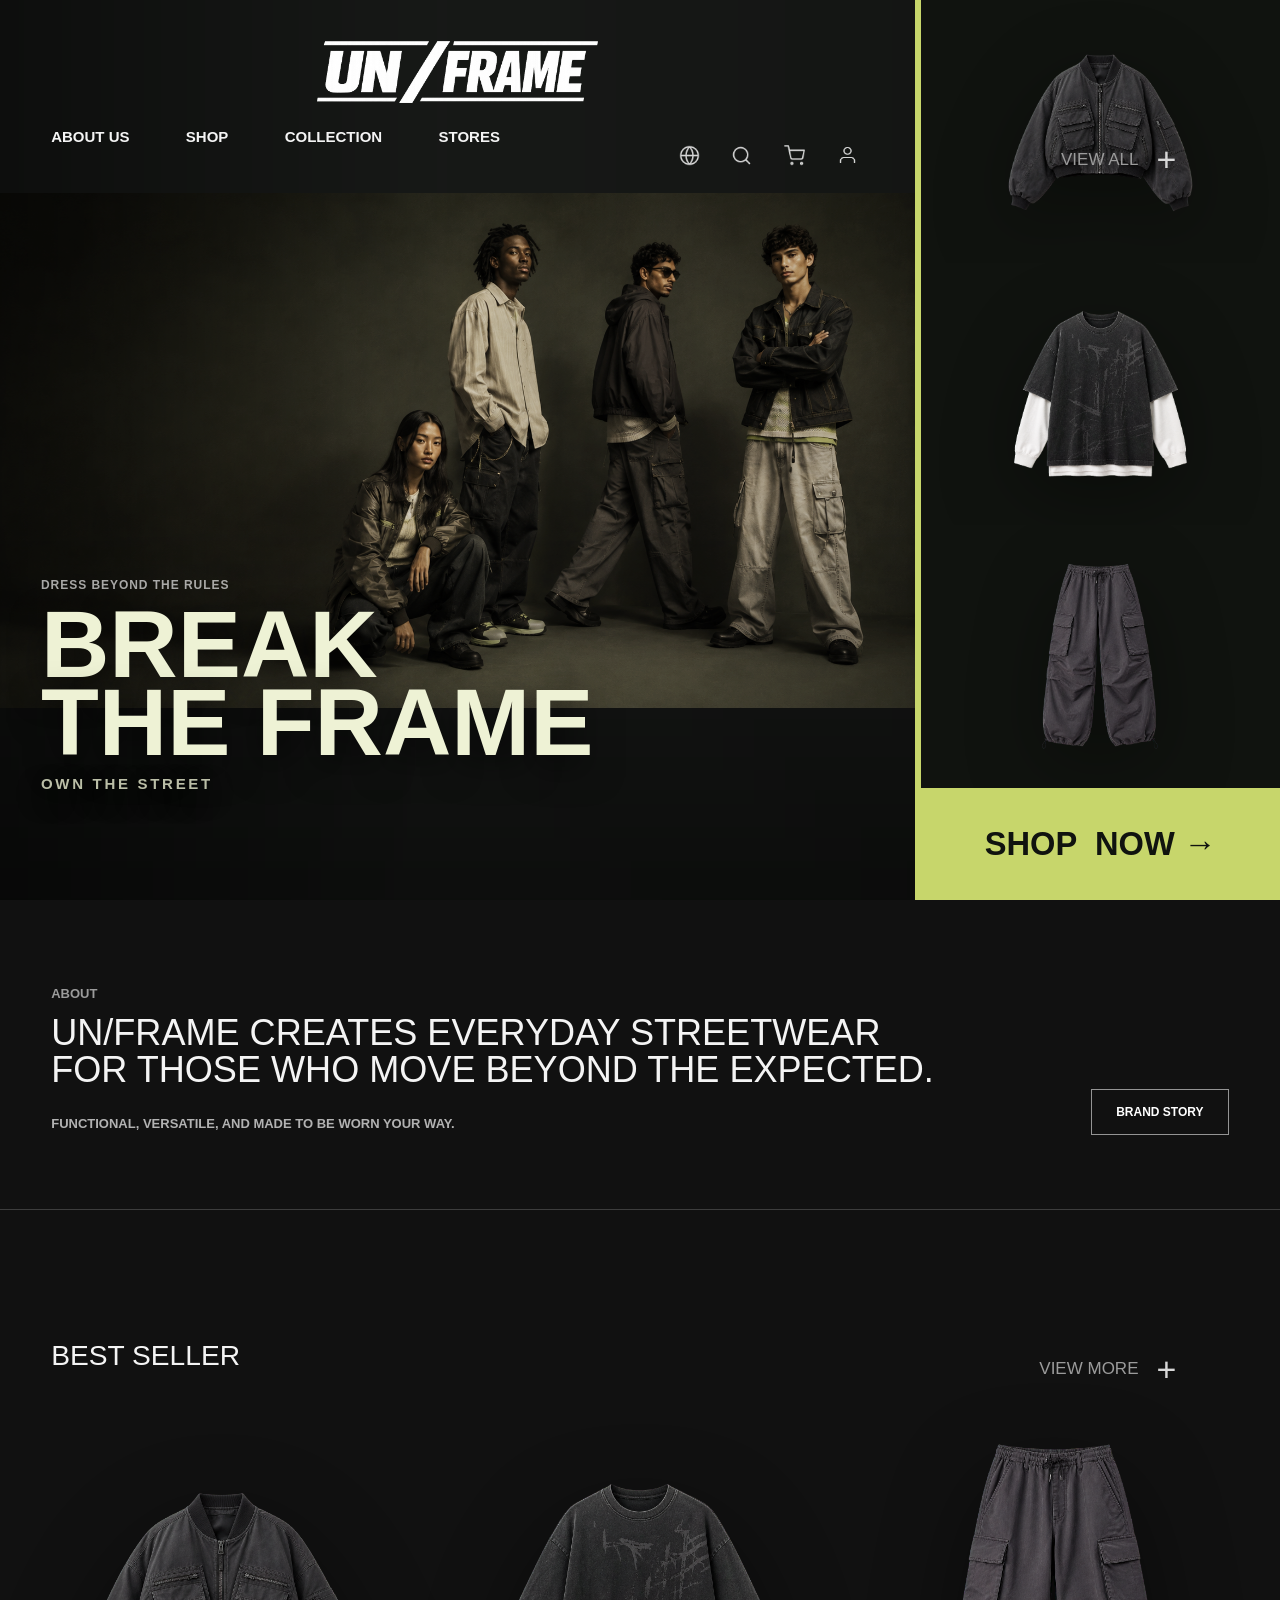
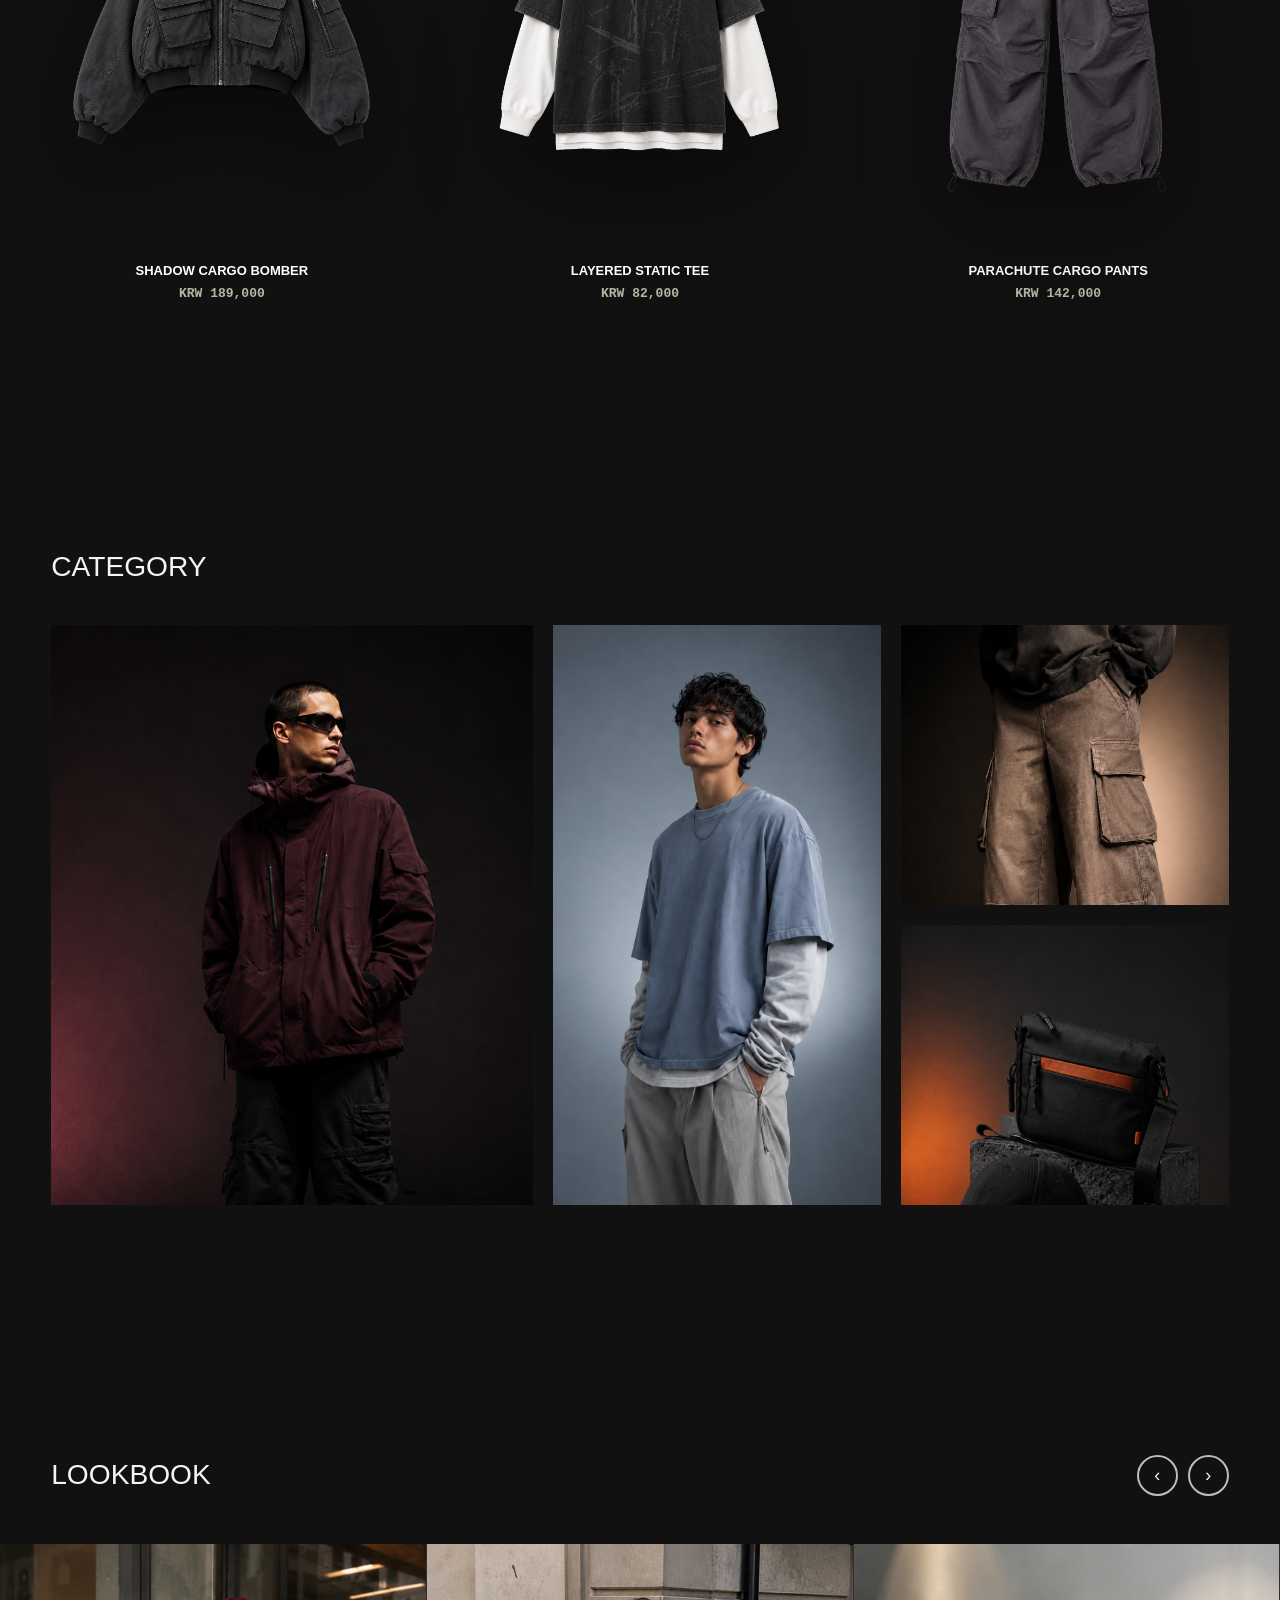
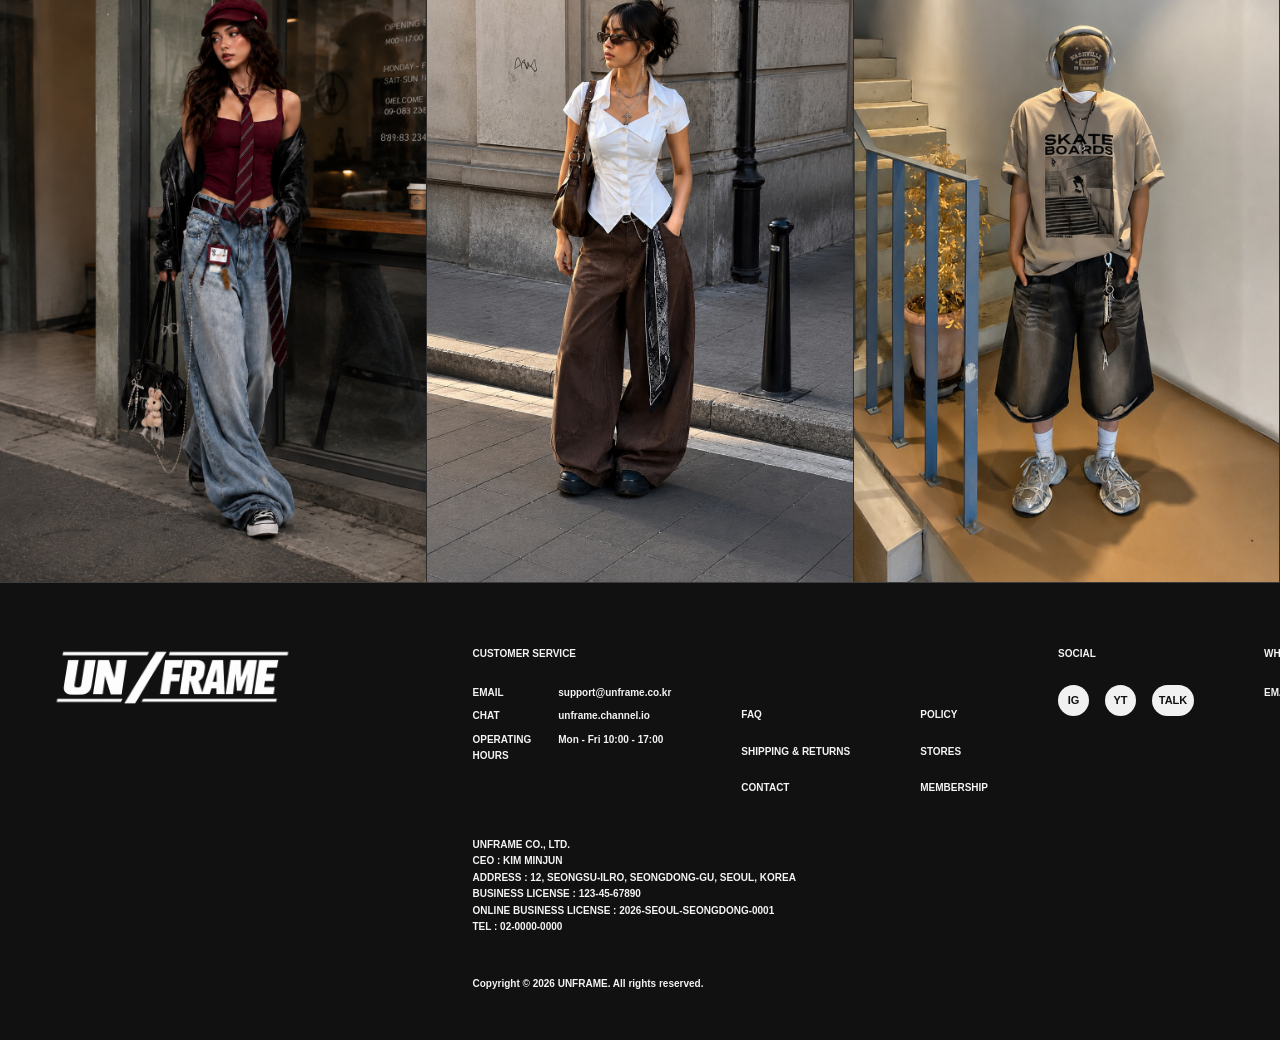
==== commit 81f5e306: "Update shop experience and product assets" ====
--- a/index.html
+++ b/index.html
@@ -22,7 +22,7 @@
             </div>
           </div>
           <div class="nav-item">
-            <a href="product-list.html">SHOP</a>
+            <a href="product-list.html#all">SHOP</a>
             <div class="dropdown">
               <a href="product-list.html#new">New Arrivals</a>
               <a href="product-list.html#best">Best Sellers</a>
@@ -35,11 +35,10 @@
           </div>
           <div class="nav-item"><a href="collection.html">COLLECTION</a><div class="dropdown"><a href="collection.html#25ss">25SS</a><a href="collection.html#25fw">25FW</a><a href="collection.html#collaboration">Collaboration</a><a href="collection.html#archive">Archive</a></div></div>
           <div class="nav-item">
-            <a href="board-view.html">STORES</a>
+            <a href="store.html">STORES</a>
             <div class="dropdown">
-              <a href="board-view.html">Seoul</a>
-              <a href="board-view.html">Japan</a>
-              <a href="index.html">Online</a>
+              <a href="store.html#seoul">Seoul</a>
+              <a href="store.html#japan">Japan</a>
             </div>
           </div>
         </nav>
@@ -64,17 +63,17 @@
         <aside class="hero-shop-panel" aria-label="Featured products">
           <div class="hero-rail-window">
             <div class="hero-product-stack">
-              <a class="hero-product-slot visual-slot" href="product-detail.html"><img src="images/item01.png" alt="Featured item 01" /></a>
-              <a class="hero-product-slot visual-slot" href="product-detail.html"><img src="images/item02.png" alt="Featured item 02" /></a>
-              <a class="hero-product-slot visual-slot" href="product-detail.html"><img src="images/item03.png" alt="Featured item 03" /></a>
-              <a class="hero-product-slot visual-slot" href="product-detail.html" aria-hidden="true" tabindex="-1"><img src="images/item01.png" alt="" /></a>
-              <a class="hero-product-slot visual-slot" href="product-detail.html" aria-hidden="true" tabindex="-1"><img src="images/item02.png" alt="" /></a>
-              <a class="hero-product-slot visual-slot" href="product-detail.html" aria-hidden="true" tabindex="-1"><img src="images/item03.png" alt="" /></a>
+              <a class="hero-product-slot visual-slot" href="product-detail.html?product=shadow-cargo-bomber"><img src="images/product-outerwear-streetwear-cutout.png" alt="Shadow Cargo Bomber" /></a>
+              <a class="hero-product-slot visual-slot" href="product-detail.html?product=layered-static-tee"><img src="images/product-tops-streetwear-cutout.png" alt="Layered Static Tee" /></a>
+              <a class="hero-product-slot visual-slot" href="product-detail.html?product=parachute-cargo-pants"><img src="images/product-bottoms-streetwear-cutout.png" alt="Parachute Cargo Pants" /></a>
+              <a class="hero-product-slot visual-slot" href="product-detail.html?product=shadow-cargo-bomber" aria-hidden="true" tabindex="-1"><img src="images/product-outerwear-streetwear-cutout.png" alt="" /></a>
+              <a class="hero-product-slot visual-slot" href="product-detail.html?product=layered-static-tee" aria-hidden="true" tabindex="-1"><img src="images/product-tops-streetwear-cutout.png" alt="" /></a>
+              <a class="hero-product-slot visual-slot" href="product-detail.html?product=parachute-cargo-pants" aria-hidden="true" tabindex="-1"><img src="images/product-bottoms-streetwear-cutout.png" alt="" /></a>
             </div>
           </div>
-          <a class="hero-shop-now" href="product-list.html">
+          <a class="hero-shop-now" href="product-list.html#all">
             <span>SHOP</span>
-            <span>NOW ↗</span>
+            <span>NOW &rarr;</span>
           </a>
         </aside>
       </section>
@@ -97,20 +96,20 @@
           <a class="view-more" href="product-list.html#best">VIEW MORE <span>+</span></a>
         </div>
         <div class="collection-product-grid">
-          <a class="collection-product-card" href="product-detail.html">
-            <div class="collection-product-image"><img src="images/item01.png" alt="Studio Polo" /></div>
-            <strong>STUDIO POLO</strong>
-            <span>KRW 69,000</span>
-          </a>
-          <a class="collection-product-card" href="product-detail.html">
-            <div class="collection-product-image"><img src="images/item02.png" alt="Utility Crewneck" /></div>
-            <strong>UTILITY CREWNECK</strong>
-            <span>KRW 96,000</span>
-          </a>
-          <a class="collection-product-card" href="product-detail.html">
-            <div class="collection-product-image"><img src="images/item03.png" alt="System Tee" /></div>
-            <strong>SYSTEM TEE</strong>
-            <span>KRW 54,000</span>
+          <a class="collection-product-card" href="product-detail.html?product=shadow-cargo-bomber">
+            <div class="collection-product-image"><img src="images/product-outerwear-streetwear-cutout.png" alt="Shadow Cargo Bomber" /></div>
+            <strong>SHADOW CARGO BOMBER</strong>
+            <span>KRW 189,000</span>
+          </a>
+          <a class="collection-product-card" href="product-detail.html?product=layered-static-tee">
+            <div class="collection-product-image"><img src="images/product-tops-streetwear-cutout.png" alt="Layered Static Tee" /></div>
+            <strong>LAYERED STATIC TEE</strong>
+            <span>KRW 82,000</span>
+          </a>
+          <a class="collection-product-card" href="product-detail.html?product=parachute-cargo-pants">
+            <div class="collection-product-image"><img src="images/product-bottoms-streetwear-cutout.png" alt="Parachute Cargo Pants" /></div>
+            <strong>PARACHUTE CARGO PANTS</strong>
+            <span>KRW 142,000</span>
           </a>
         </div>
       </section>
@@ -118,25 +117,25 @@
       <section class="home-category section-pad">
         <div class="section-title-row">
           <h2>CATEGORY</h2>
-          <a class="view-more" href="product-list.html">VIEW ALL <span>+</span></a>
+          <a class="view-more" href="product-list.html#all">VIEW ALL <span>+</span></a>
         </div>
         <div class="category-collage">
-          <a class="category-tile category-tile-large" href="product-list.html">
+          <a class="category-tile category-tile-large" href="product-list.html#outerwear">
             <div class="category-image"><img src="images/outerwear.jpg" alt="Outerwear" /></div>
             <span>01</span>
             <strong>OUTERWEAR</strong>
           </a>
-          <a class="category-tile category-tile-tall" href="product-list.html">
+          <a class="category-tile category-tile-tall" href="product-list.html#tops">
             <div class="category-image"><img src="images/tops.jpg" alt="Tops" /></div>
             <span>02</span>
             <strong>TOPS</strong>
           </a>
-          <a class="category-tile" href="product-list.html">
+          <a class="category-tile" href="product-list.html#bottoms">
             <div class="category-image"><img src="images/bottom.jpg" alt="Bottoms" /></div>
             <span>03</span>
             <strong>BOTTOMS</strong>
           </a>
-          <a class="category-tile" href="product-list.html">
+          <a class="category-tile" href="product-list.html#accessories">
             <div class="category-image"><img src="images/accessories.jpg" alt="Accessories" /></div>
             <span>04</span>
             <strong>ACCESSORIES</strong>
@@ -148,8 +147,8 @@
         <div class="section-title-row">
           <h2>LOOKBOOK</h2>
           <div class="arrows lookbook-arrows">
-            <button type="button" aria-label="Previous lookbook" data-lookbook-prev>‹</button>
-            <button type="button" aria-label="Next lookbook" data-lookbook-next>›</button>
+            <button type="button" aria-label="Previous lookbook" data-lookbook-prev>&lsaquo;</button>
+            <button type="button" aria-label="Next lookbook" data-lookbook-next>&rsaquo;</button>
           </div>
         </div>
         <div class="lookbook-viewport" data-lookbook-viewport>
@@ -205,7 +204,7 @@
           <a href="board-list.html">FAQ</a>
           <a href="board-view.html">POLICY</a>
           <a href="board-view.html">SHIPPING &amp; RETURNS</a>
-          <a href="board-view.html">STORES</a>
+          <a href="store.html">STORES</a>
           <a href="board-write.html">CONTACT</a>
           <a href="join.html">MEMBERSHIP</a>
         </div>
@@ -348,5 +347,6 @@
         });
       })();
     </script>
+    <script src="search.js"></script>
   </body>
 </html>
--- a/styles.css
+++ b/styles.css
@@ -90,6 +90,72 @@
   --line: #3d3d3d;
   --site-max: 1550px;
   --site-pad: clamp(22px, 4vw, 72px);
+}
+
+/* ── 헤더 검색창 오버레이 ── */
+.search-overlay {
+  background: rgba(0, 0, 0, 0.6);
+  inset: 0;
+  position: fixed;
+  z-index: 200;
+}
+.search-overlay-inner {
+  align-items: center;
+  background: #111;
+  border-bottom: 1px solid var(--line);
+  display: flex;
+  gap: 20px;
+  padding: clamp(24px, 4vw, 48px) var(--site-pad);
+  transform: translateY(-100%);
+  transition: transform 0.4s cubic-bezier(0.23, 1, 0.32, 1);
+}
+.search-overlay.is-open .search-overlay-inner {
+  transform: translateY(0);
+}
+.search-overlay-form {
+  align-items: center;
+  border-bottom: 1px solid var(--line);
+  display: flex;
+  flex: 1;
+  gap: 16px;
+  margin: 0 auto;
+  max-width: var(--site-max);
+}
+.search-overlay-form input {
+  background: transparent;
+  border: 0;
+  color: #fff;
+  flex: 1;
+  font-size: clamp(20px, 3vw, 38px);
+  font-weight: 300;
+  letter-spacing: 0.04em;
+  outline: none;
+  padding: 8px 0;
+}
+.search-overlay-form input::placeholder {
+  color: rgba(255, 255, 255, 0.32);
+}
+.search-overlay-form button {
+  background: transparent;
+  border: 0;
+  color: #c7d66b;
+  cursor: pointer;
+  font-size: 26px;
+  line-height: 1;
+  padding: 4px;
+}
+.search-overlay-close {
+  background: transparent;
+  border: 0;
+  color: rgba(255, 255, 255, 0.7);
+  cursor: pointer;
+  font-size: 28px;
+  line-height: 1;
+  padding: 4px;
+  transition: color 0.2s ease;
+}
+.search-overlay-close:hover {
+  color: #fff;
 }
 
 * {
@@ -162,6 +228,11 @@
   margin: -18px -18px 0;
   padding: 18px 18px 34px;
   position: relative;
+  z-index: 20;
+}
+
+.nav-item:hover {
+  z-index: 30;
 }
 
 .nav-item > a {
@@ -170,6 +241,7 @@
   position: relative;
   text-shadow: 0 0 0 rgba(255, 255, 255, 0);
   transition: color 0.2s ease, text-shadow 0.2s ease, transform 0.2s ease;
+  z-index: 2;
 }
 
 .nav-item > a::after {
@@ -209,7 +281,7 @@
   transform: translateY(-10px) skewX(-2deg);
   transition: opacity 0.22s ease 0.12s, transform 0.22s ease 0.12s, visibility 0s linear 0.34s;
   visibility: hidden;
-  z-index: 100;
+  z-index: 1;
 }
 
 .nav-item:hover .dropdown {
@@ -1212,6 +1284,7 @@
 }
 
 .brand-story-panel {
+  align-items: start;
   display: grid;
   gap: clamp(18px, 2.2vw, 34px);
   grid-template-columns: 1.08fr 0.92fr;
@@ -1225,11 +1298,13 @@
 .brand-story-image {
   background: #111;
   border: 1px solid rgba(255,255,255,0.12);
+  height: clamp(560px, 61vw, 1030px);
   overflow: hidden;
   position: relative;
 }
 
 .brand-story-image img {
+  display: block;
   filter: grayscale(0.82) contrast(1.05) brightness(0.82);
   height: 100%;
   object-fit: cover;
@@ -1809,12 +1884,39 @@
   grid-template-columns: repeat(2, minmax(0, 1fr));
 }
 
-.detail-gallery img {
+.detail-shot {
+  align-items: center;
   aspect-ratio: 4 / 5;
   background: #191919;
+  display: flex;
+  justify-content: center;
+  overflow: hidden;
+  padding: clamp(22px, 3vw, 48px);
+}
+
+.detail-shot img {
+  display: block;
+  filter: drop-shadow(0 24px 44px rgba(0,0,0,0.28));
   height: 100%;
+  max-height: 100%;
+  max-width: 100%;
+  object-fit: contain;
+  width: 100%;
+}
+
+.detail-shot-primary {
+  background:
+    linear-gradient(135deg, rgba(199,214,107,0.12), transparent 38%),
+    #181a16;
+}
+
+.detail-shot-model {
+  padding: 0;
+}
+
+.detail-shot-model img {
+  filter: none;
   object-fit: cover;
-  width: 100%;
 }
 
 .detail-gallery .detail-wide {
@@ -1845,6 +1947,36 @@
 .detail-info dt,
 .detail-info dd {
   margin: 0;
+}
+
+.size-picker {
+  display: flex;
+  flex-wrap: wrap;
+  gap: 8px;
+}
+
+.size-picker button {
+  align-items: center;
+  background: transparent;
+  border: 1px solid rgba(255,255,255,0.28);
+  color: rgba(255,255,255,0.72);
+  cursor: pointer;
+  display: inline-flex;
+  font: inherit;
+  font-size: 12px;
+  font-weight: 800;
+  height: 36px;
+  justify-content: center;
+  min-width: 42px;
+  padding: 0 12px;
+  transition: background 0.2s ease, border-color 0.2s ease, color 0.2s ease;
+}
+
+.size-picker button:hover,
+.size-picker button.is-selected {
+  background: #c7d66b;
+  border-color: #c7d66b;
+  color: #10130f;
 }
 
 .button-stack {
@@ -2427,14 +2559,26 @@
 }
 
 .collection-track {
-  animation: collectionAutoScroll 34s linear infinite;
   display: flex;
   gap: 0;
   width: max-content;
   will-change: transform;
 }
 
-.collection-rail:hover .collection-track {
+/* JS-driven autoscroll (see collection.html) keeps position continuous so the
+   rail eases speed on hover without the transform jump that animation-duration
+   swaps cause. CSS animation kept below as a no-JS fallback. */
+@media (prefers-reduced-motion: reduce) {
+  .collection-track {
+    transform: none !important;
+  }
+}
+
+.no-js .collection-track {
+  animation: collectionAutoScroll 34s linear infinite;
+}
+
+.no-js .collection-rail:hover .collection-track {
   animation-duration: 86s;
 }
 
@@ -3037,6 +3181,10 @@
     min-height: 440px;
   }
 
+  .brand-story-image {
+    height: clamp(440px, 128vw, 720px);
+  }
+
   .brand-story-copy {
     padding: 42px 22px;
   }
@@ -3124,3 +3272,317 @@
     grid-template-columns: 1fr;
   }
 }
+
+/* ───────── STORES ───────── */
+.store-shell {
+  margin: 0 auto;
+  max-width: var(--site-max);
+  padding: clamp(74px, 8vw, 130px) var(--site-pad) clamp(72px, 8vw, 120px);
+}
+
+.store-head {
+  align-items: end;
+  border-bottom: 1px solid var(--line);
+  display: grid;
+  gap: 16px;
+  grid-template-columns: auto 1fr auto;
+  margin: 0 0 clamp(48px, 6vw, 92px);
+  padding-bottom: 32px;
+}
+
+.store-head p,
+.store-head span {
+  color: rgba(238,242,213,0.62);
+  font-size: 13px;
+  font-weight: 800;
+  margin: 0;
+}
+
+.store-head span {
+  text-align: right;
+}
+
+.store-head h1 {
+  color: #fff;
+  font-size: clamp(42px, 5.6vw, 108px);
+  font-weight: 400;
+  line-height: 0.9;
+  margin: 0;
+  text-align: center;
+}
+
+.store-section {
+  margin-bottom: clamp(56px, 7vw, 110px);
+  scroll-margin-top: 140px;
+}
+
+.store-section-head {
+  align-items: baseline;
+  border-bottom: 1px solid var(--line);
+  display: flex;
+  gap: 18px;
+  margin-bottom: clamp(28px, 3vw, 46px);
+  padding-bottom: 18px;
+}
+
+.store-section-head span {
+  color: #c7d66b;
+  font-size: 14px;
+  font-weight: 800;
+  letter-spacing: 0.08em;
+}
+
+.store-section-head h2 {
+  color: #fff;
+  font-size: clamp(26px, 3vw, 46px);
+  font-weight: 400;
+  letter-spacing: 0.04em;
+  margin: 0;
+}
+
+.store-grid {
+  display: grid;
+  gap: clamp(22px, 2.6vw, 40px);
+  grid-template-columns: repeat(2, 1fr);
+}
+
+.store-card {
+  background: var(--panel);
+  border: 1px solid var(--line);
+  display: flex;
+  flex-direction: column;
+  overflow: hidden;
+}
+
+.store-card-media {
+  overflow: hidden;
+  position: relative;
+}
+
+.store-card-media img {
+  aspect-ratio: 4 / 3;
+  display: block;
+  height: 100%;
+  object-fit: cover;
+  transition: transform 0.7s cubic-bezier(0.23,1,0.32,1);
+  width: 100%;
+}
+
+.store-card:hover .store-card-media img {
+  transform: scale(1.05);
+}
+
+.store-card-media em {
+  background: rgba(17,17,17,0.78);
+  color: #c7d66b;
+  font-size: 11px;
+  font-style: normal;
+  font-weight: 800;
+  left: 16px;
+  letter-spacing: 0.1em;
+  padding: 7px 12px;
+  position: absolute;
+  top: 16px;
+}
+
+.store-card-body {
+  display: flex;
+  flex-direction: column;
+  gap: 18px;
+  padding: clamp(22px, 2.4vw, 34px);
+}
+
+.store-card-body h3 {
+  color: #fff;
+  font-size: clamp(20px, 1.8vw, 28px);
+  font-weight: 500;
+  letter-spacing: 0.03em;
+  margin: 0;
+}
+
+.store-card-desc {
+  color: rgba(238,242,213,0.72);
+  font-size: 14px;
+  line-height: 1.6;
+  margin: -4px 0 0;
+}
+
+.store-card-body dl {
+  display: grid;
+  gap: 12px;
+  margin: 0;
+}
+
+.store-card-body dl > div {
+  display: grid;
+  gap: 4px;
+  grid-template-columns: 96px 1fr;
+}
+
+.store-card-body dt {
+  color: rgba(238,242,213,0.5);
+  font-size: 11px;
+  font-weight: 800;
+  letter-spacing: 0.08em;
+  padding-top: 2px;
+}
+
+.store-card-body dd {
+  color: var(--text);
+  font-size: 14px;
+  line-height: 1.5;
+  margin: 0;
+}
+
+.store-card-link {
+  align-self: flex-start;
+  border: 1px solid var(--line);
+  color: #fff;
+  font-size: 12px;
+  font-weight: 800;
+  letter-spacing: 0.08em;
+  margin-top: 4px;
+  padding: 12px 22px;
+  text-decoration: none;
+  transition: background 0.25s ease, color 0.25s ease, border-color 0.25s ease;
+}
+
+.store-card-link:hover {
+  background: #c7d66b;
+  border-color: #c7d66b;
+  color: #111;
+}
+
+/* Online block */
+.store-online-card {
+  align-items: stretch;
+  border: 1px solid var(--line);
+  display: grid;
+  grid-template-columns: 1fr 1fr;
+  overflow: hidden;
+}
+
+.store-online-text {
+  display: flex;
+  flex-direction: column;
+  gap: 20px;
+  justify-content: center;
+  padding: clamp(30px, 4vw, 60px);
+}
+
+.store-online-text h3 {
+  color: #fff;
+  font-size: clamp(24px, 2.4vw, 38px);
+  font-weight: 400;
+  letter-spacing: 0.03em;
+  margin: 0;
+}
+
+.store-online-text p {
+  color: rgba(238,242,213,0.72);
+  font-size: 15px;
+  line-height: 1.6;
+  margin: 0;
+  max-width: 46ch;
+}
+
+.store-online-text dl {
+  display: grid;
+  gap: 12px;
+  margin: 0;
+}
+
+.store-online-text dl > div {
+  display: grid;
+  gap: 4px;
+  grid-template-columns: 110px 1fr;
+}
+
+.store-online-text dt {
+  color: rgba(238,242,213,0.5);
+  font-size: 11px;
+  font-weight: 800;
+  letter-spacing: 0.08em;
+}
+
+.store-online-text dd {
+  color: var(--text);
+  font-size: 14px;
+  margin: 0;
+}
+
+.store-online-actions {
+  display: flex;
+  flex-wrap: wrap;
+  gap: 12px;
+  margin-top: 6px;
+}
+
+.store-cta {
+  border: 1px solid var(--line);
+  color: #fff;
+  font-size: 12px;
+  font-weight: 800;
+  letter-spacing: 0.08em;
+  padding: 14px 26px;
+  text-decoration: none;
+  transition: background 0.25s ease, color 0.25s ease, border-color 0.25s ease;
+}
+
+.store-cta:hover {
+  border-color: #c7d66b;
+  color: #c7d66b;
+}
+
+.store-cta.primary {
+  background: #fff;
+  border-color: #fff;
+  color: #111;
+}
+
+.store-cta.primary:hover {
+  background: #c7d66b;
+  border-color: #c7d66b;
+  color: #111;
+}
+
+.store-online-media {
+  overflow: hidden;
+}
+
+.store-online-media img {
+  display: block;
+  height: 100%;
+  min-height: 320px;
+  object-fit: cover;
+  width: 100%;
+}
+
+@media (max-width: 760px) {
+  .store-head {
+    align-items: start;
+    grid-template-columns: 1fr;
+    text-align: left;
+  }
+
+  .store-head h1,
+  .store-head span {
+    text-align: left;
+  }
+
+  .store-grid {
+    grid-template-columns: 1fr;
+  }
+
+  .store-online-card {
+    grid-template-columns: 1fr;
+  }
+
+  .store-online-media {
+    grid-row: 1;
+  }
+
+  .store-online-media img {
+    min-height: 240px;
+  }
+}
